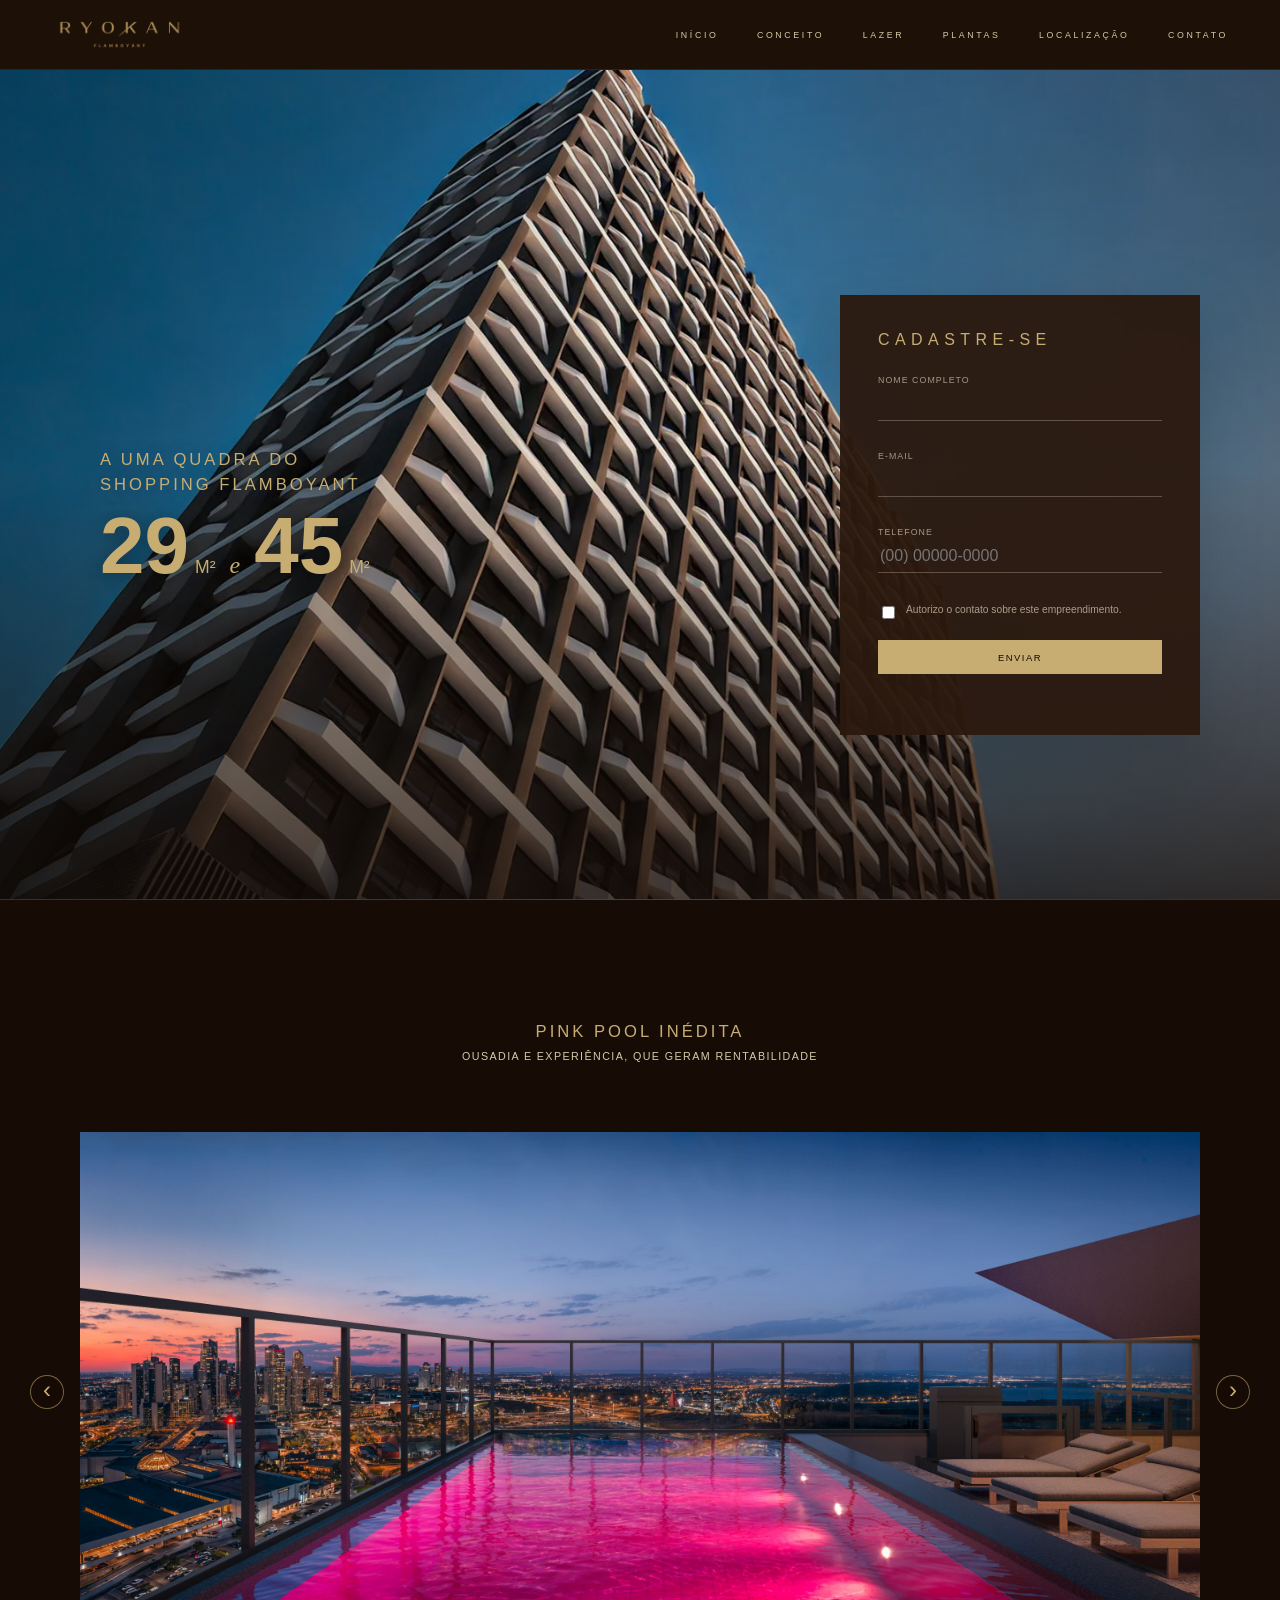
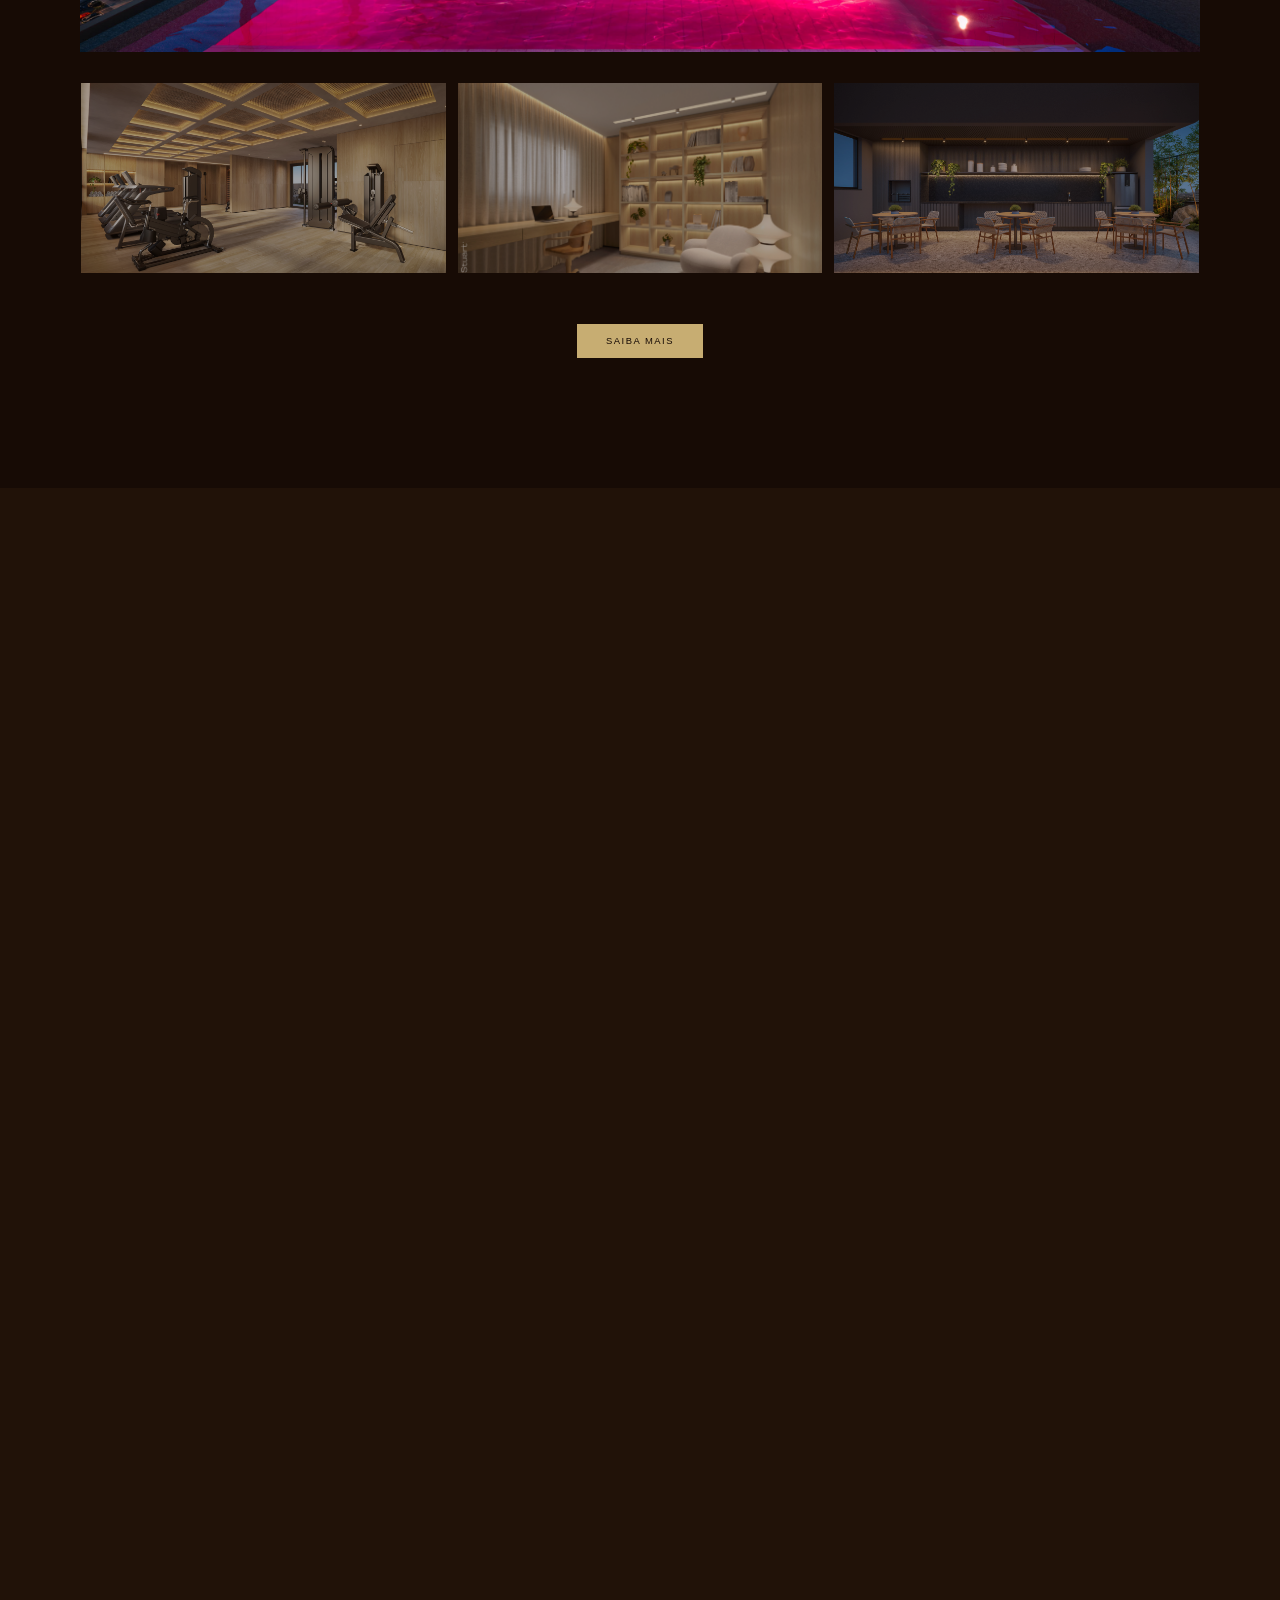
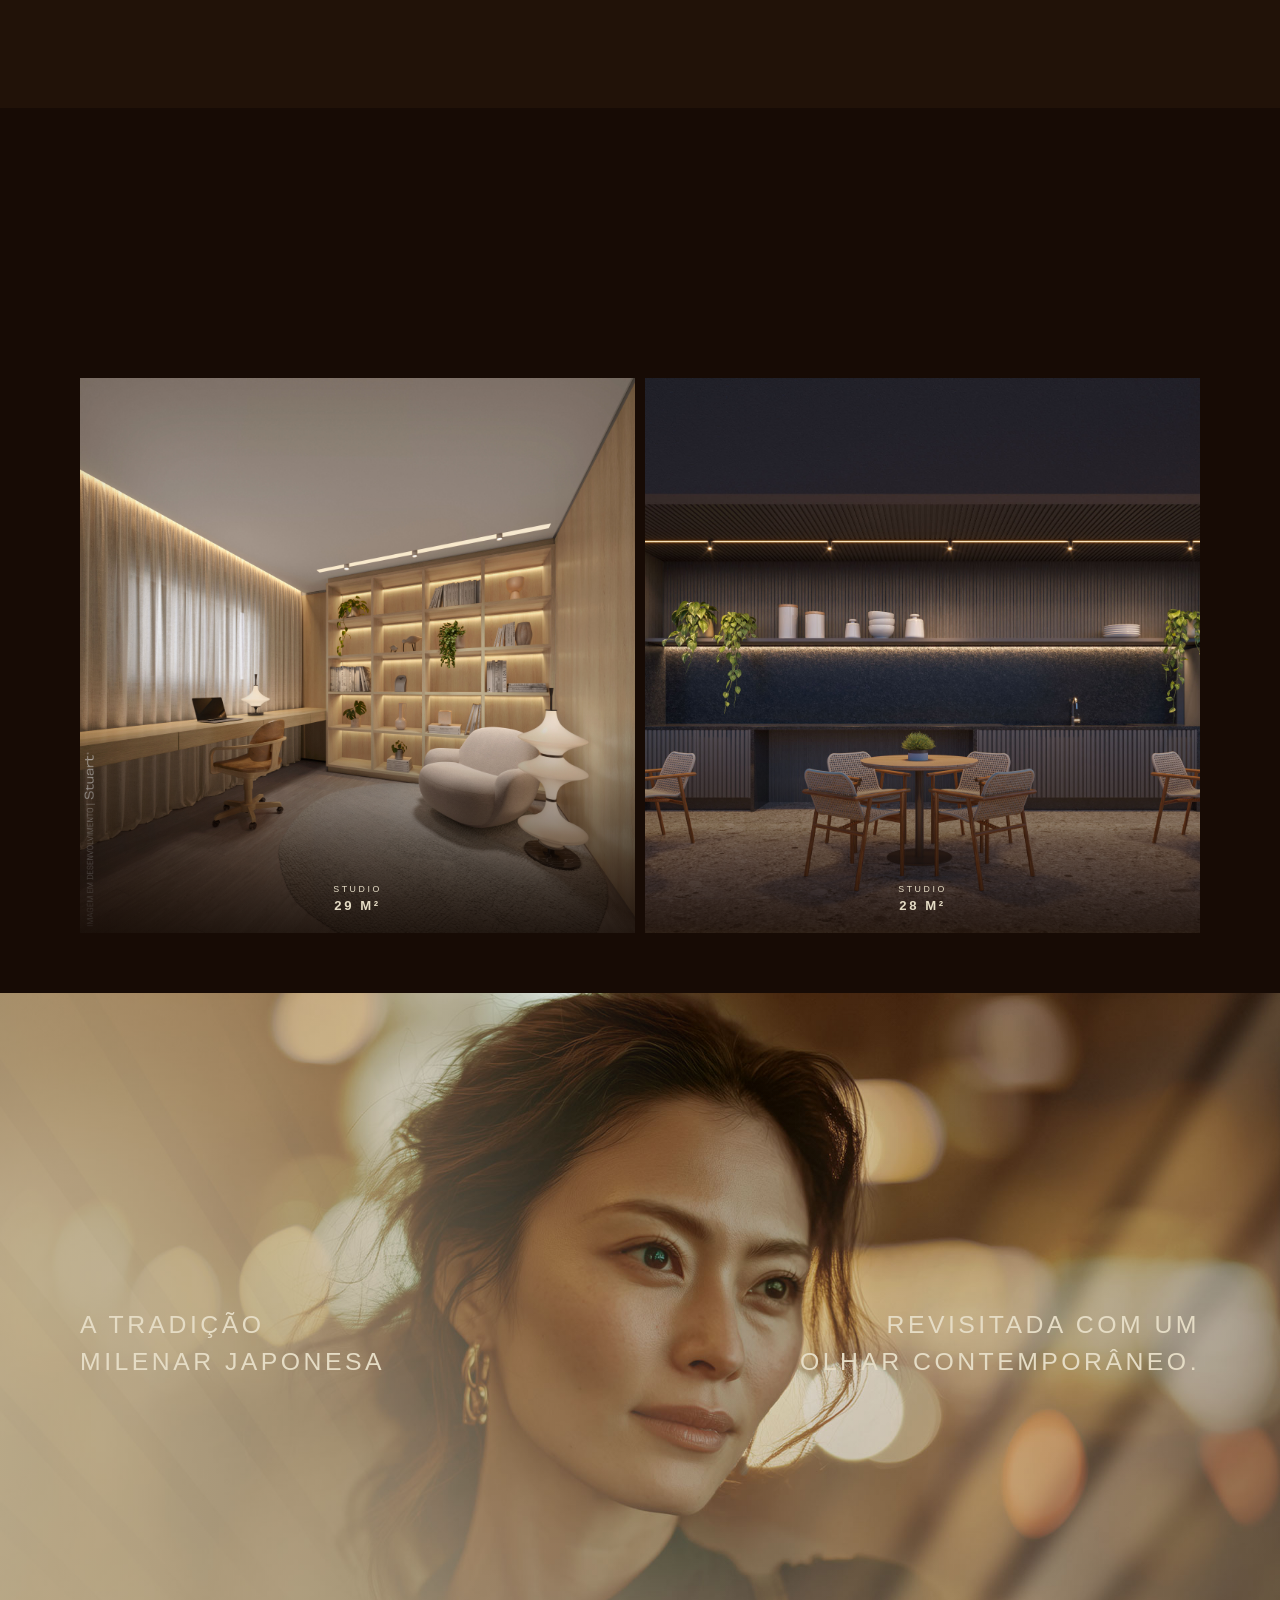
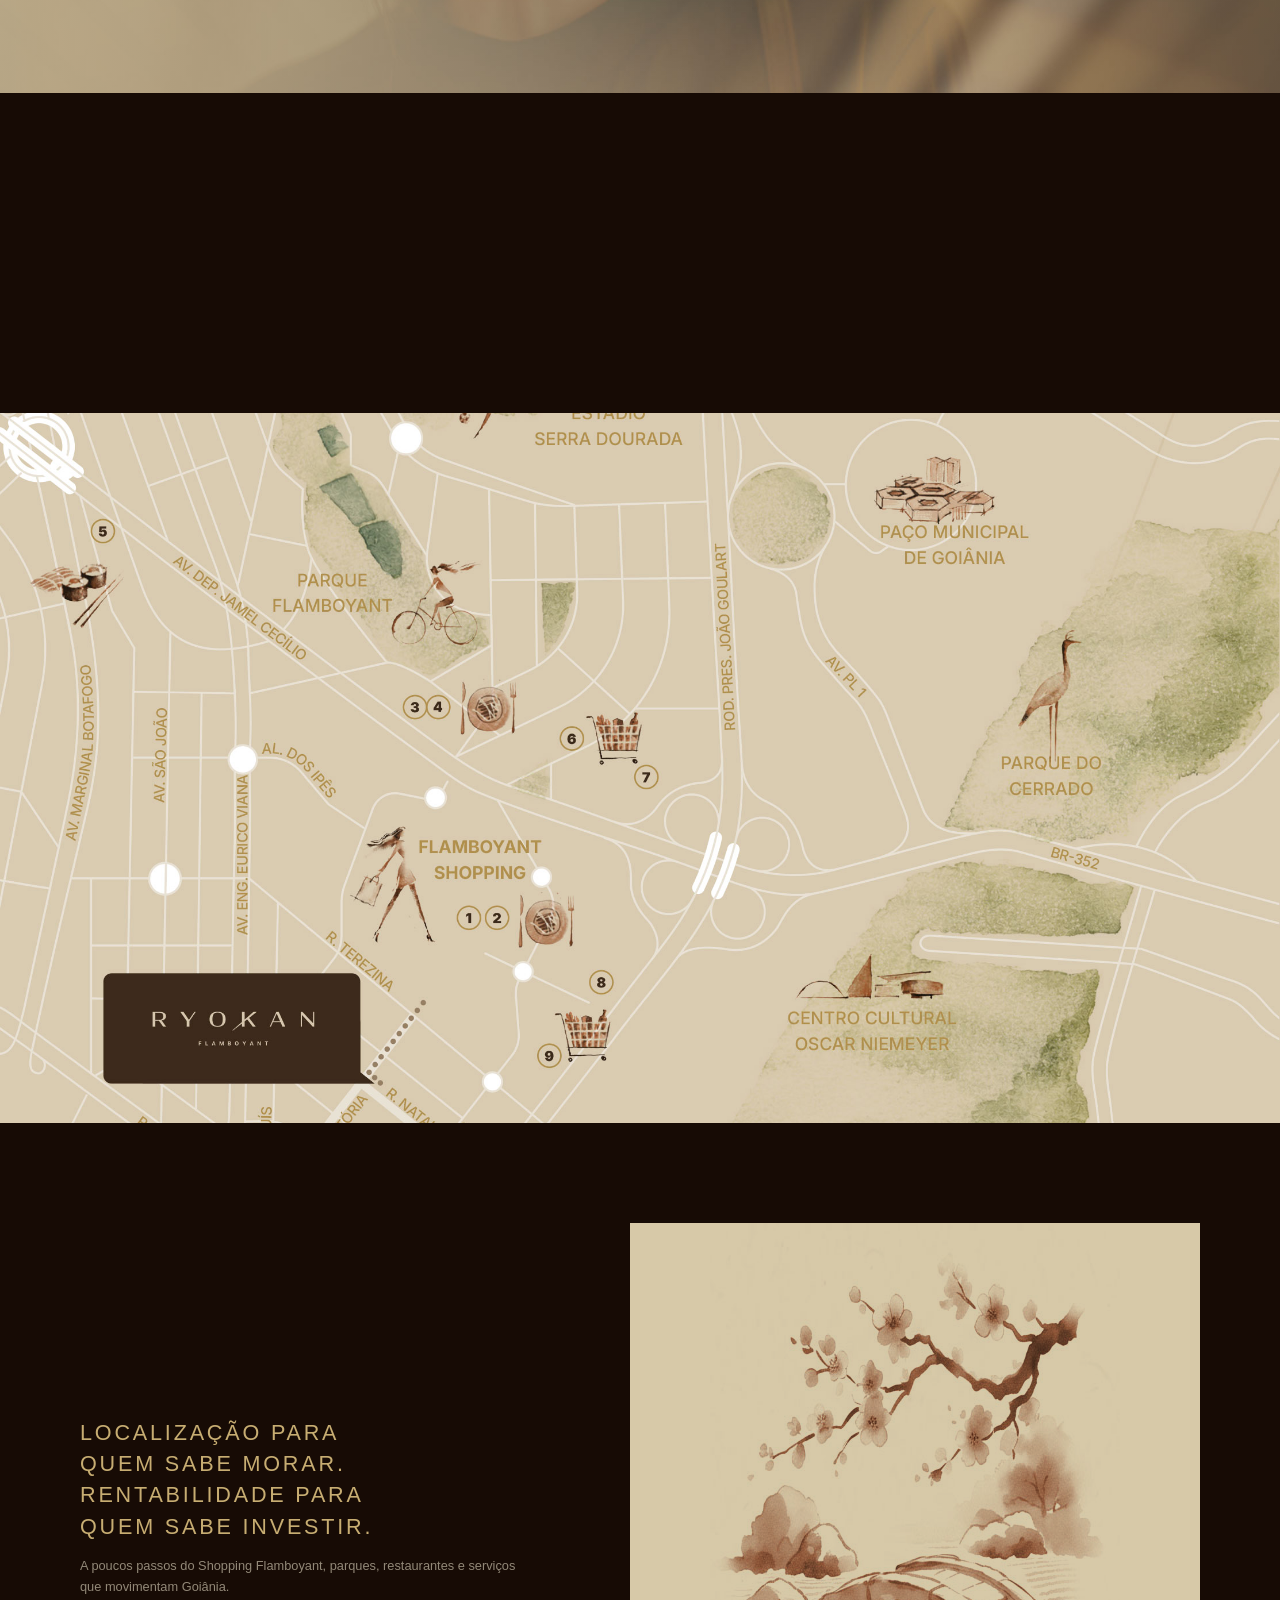
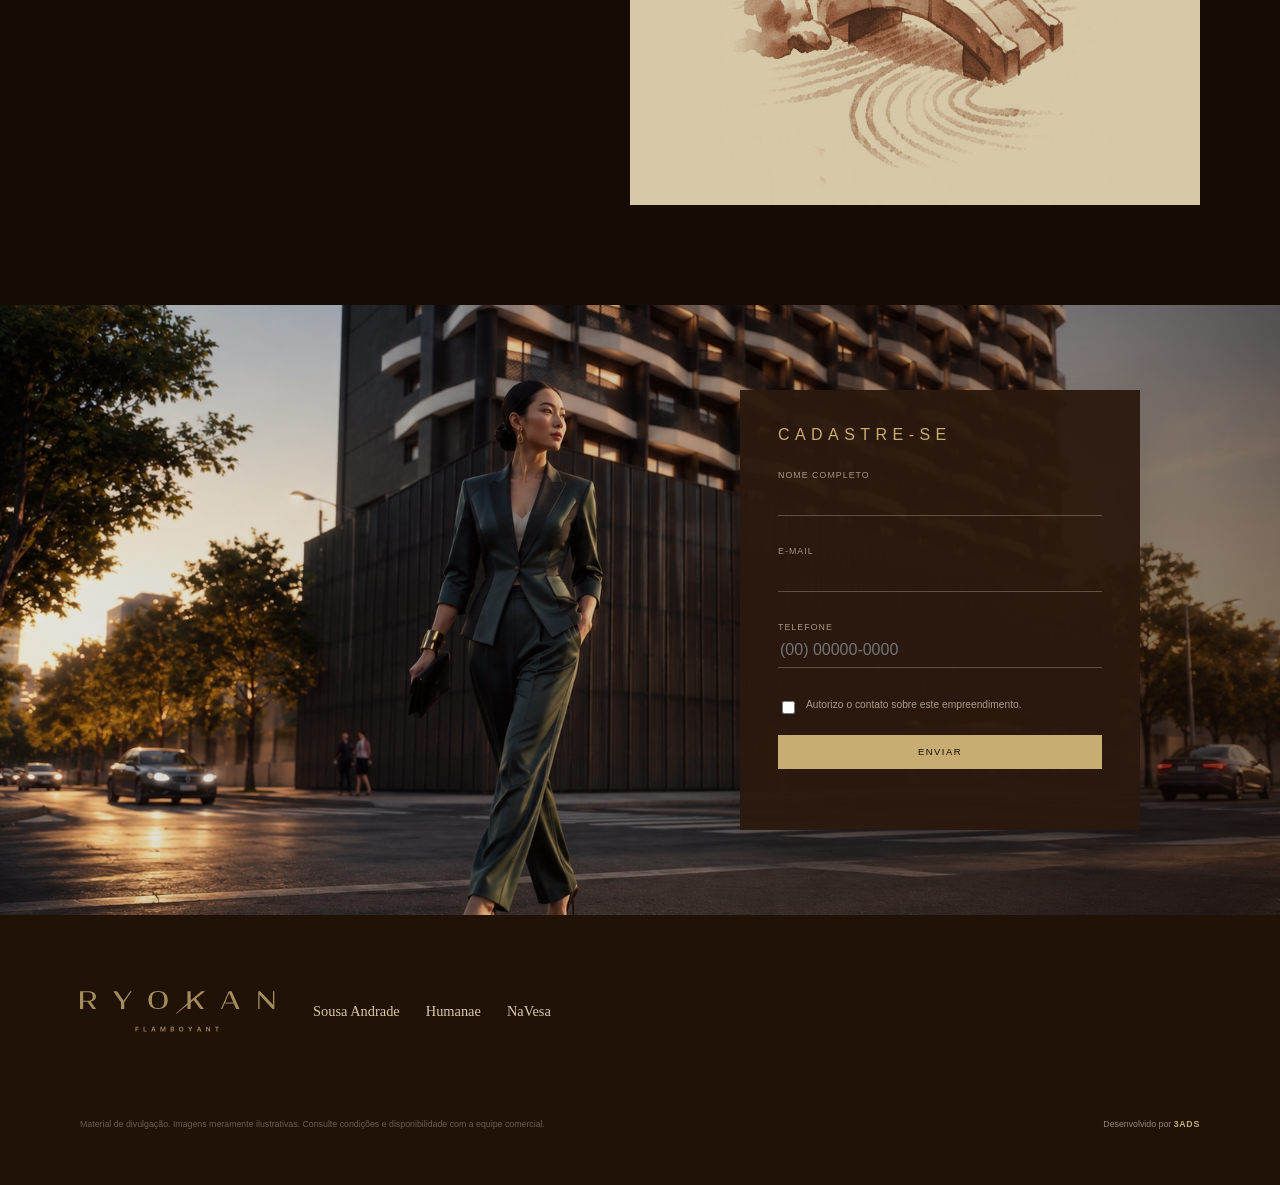
==== home/index.html @ dbb9c6e9 "feat: add footer credit and scroll reveals" ====
<!doctype html>
<html lang="pt-BR">
<head>
  <meta charset="utf-8">
  <meta name="viewport" content="width=device-width, initial-scale=1">
  <meta name="robots" content="noindex, nofollow, noarchive, nosnippet, noimageindex">
  <meta name="googlebot" content="noindex, nofollow, noarchive, nosnippet, noimageindex">
  <meta name="description" content="Ryokan Flamboyant: studios de 28 m² e 29 m² em uma localização estratégica de Goiânia, ao lado do Shopping Flamboyant.">
  <meta name="theme-color" content="#201108">
  <title>Ryokan Flamboyant | Página em desenvolvimento</title>
  <link rel="icon" href="../assets/logo.png" type="image/png">
  <link rel="preload" href="../assets/hero-building.webp" as="image" type="image/webp" fetchpriority="high">
  <link rel="stylesheet" href="styles.css?v=20261005-3">
  <script src="script.js?v=20261005-3" defer></script>
</head>
<body>
  <a class="skip-link" href="#main-content">Pular para o conteúdo</a>

  <header class="site-header" data-header>
    <a class="brand" href="#inicio" aria-label="Ryokan Flamboyant — início">
      <img src="../assets/logo.png" width="284" height="80" alt="Ryokan Flamboyant">
    </a>
    <button class="menu-toggle" type="button" aria-expanded="false" aria-controls="primary-navigation" aria-label="Abrir menu">
      <span></span><span></span><span></span>
    </button>
    <nav class="primary-navigation" id="primary-navigation" aria-label="Navegação principal">
      <a href="#inicio">Início</a>
      <a href="#conceito">Conceito</a>
      <a href="#lazer">Lazer</a>
      <a href="#plantas">Plantas</a>
      <a href="#localizacao">Localização</a>
      <a href="#contato">Contato</a>
    </nav>
  </header>

  <main id="main-content">
    <section class="hero" id="inicio">
      <div class="hero__image" role="img" aria-label="Edifício Ryokan Flamboyant visto de baixo"></div>
      <div class="hero__shade"></div>
      <div class="hero__content page-shell">
        <div class="hero__copy">
          <p class="eyebrow">A uma quadra do<br>Shopping Flamboyant</p>
          <h1><strong>29</strong><span>m²</span> <i>e</i> <strong>45</strong><span>m²</span></h1>
        </div>
        <form class="lead-form" id="hero-form" novalidate data-lead-form>
          <h2>Cadastre-se</h2>
          <div class="form-field">
            <label for="hero-name">Nome completo</label>
            <input id="hero-name" name="name" type="text" autocomplete="name" required minlength="2">
            <span class="field-error" data-error-for="hero-name"></span>
          </div>
          <div class="form-field">
            <label for="hero-email">E-mail</label>
            <input id="hero-email" name="email" type="email" autocomplete="email" required>
            <span class="field-error" data-error-for="hero-email"></span>
          </div>
          <div class="form-field">
            <label for="hero-phone">Telefone</label>
            <input id="hero-phone" name="personal_phone" type="tel" inputmode="tel" autocomplete="tel" required placeholder="(00) 00000-0000">
            <span class="field-error" data-error-for="hero-phone"></span>
          </div>
          <label class="form-consent">
            <input name="communications_consent" type="checkbox" required>
            <span>Autorizo o contato sobre este empreendimento.</span>
          </label>
          <input type="hidden" name="conversion_identifier" value="ryokan-flamboyant-site">
          <button class="button button--full" type="submit">Enviar</button>
          <p class="form-status" role="status" aria-live="polite"></p>
        </form>
      </div>
    </section>

    <section class="pool section-dark" id="conceito">
      <div class="section-heading reveal">
        <p class="eyebrow">Pink pool inédita</p>
        <h2>Ousadia e experiência, que geram rentabilidade</h2>
      </div>
      <div class="gallery page-shell reveal" data-carousel>
        <div class="gallery__stage">
          <button class="gallery__arrow gallery__arrow--previous" type="button" aria-label="Imagem anterior" data-carousel-previous>‹</button>
          <img class="gallery__main" src="../assets/pink-pool.jpg" width="3000" height="1288" alt="Piscina pink no rooftop com vista para Goiânia" data-carousel-main>
          <button class="gallery__arrow gallery__arrow--next" type="button" aria-label="Próxima imagem" data-carousel-next>›</button>
        </div>
        <div class="gallery__thumbs" role="list" aria-label="Ambientes do Ryokan">
          <button class="gallery__thumb is-active" type="button" role="listitem" data-src="../assets/pink-pool.jpg" data-alt="Piscina pink no rooftop com vista para Goiânia"><img src="../assets/pink-pool.jpg" alt=""></button>
          <button class="gallery__thumb" type="button" role="listitem" data-src="../assets/gym.jpg" data-alt="Academia completa com acabamento em madeira"><img src="../assets/gym.jpg" alt=""></button>
          <button class="gallery__thumb" type="button" role="listitem" data-src="../assets/cowork.jpg" data-alt="Ambiente de coworking iluminado"><img src="../assets/cowork.jpg" alt=""></button>
          <button class="gallery__thumb" type="button" role="listitem" data-src="../assets/gourmet.jpg" data-alt="Espaço gourmet contemporâneo"><img src="../assets/gourmet.jpg" alt=""></button>
        </div>
        <a class="button" href="#lazer">Saiba mais</a>
      </div>
    </section>

    <section class="transformation" id="lazer">
      <div class="transformation__intro section-heading reveal">
        <p class="eyebrow">A maior transformação urbana da<br>história da cidade acontece aqui.</p>
      </div>
      <img class="reveal reveal--scale" src="../assets/city-aerial.png" width="1920" height="1080" alt="Vista aérea do entorno do Shopping Flamboyant em Goiânia" loading="lazy">
      <div class="feature-strip page-shell reveal" aria-label="Diferenciais do empreendimento">
        <article><span aria-hidden="true">⌁</span><p><strong>Zero oferta e</strong><br>alta procura</p></article>
        <article><span aria-hidden="true">⌑</span><p><strong>Ticket acessível</strong><br>e liquidez</p></article>
        <article><span aria-hidden="true">↗</span><p><strong>Alta demanda, alta</strong><br>rentabilidade, perto de tudo.</p></article>
      </div>
    </section>

    <section class="units section-texture" id="plantas">
      <div class="section-heading reveal">
        <p class="eyebrow">Metragem rara. Demanda comprovada.<br>Com vocação natural ao short stay.</p>
      </div>
      <div class="unit-cards page-shell reveal">
        <button class="unit-card" type="button" data-open-unit="29" aria-label="Ver detalhes do studio de 29 metros quadrados">
          <img src="../assets/unit-29.jpg" width="3000" height="3000" alt="Interior do studio de 29 metros quadrados" loading="lazy">
          <span><small>Studio</small><strong>29 m²</strong></span>
        </button>
        <button class="unit-card" type="button" data-open-unit="28" aria-label="Ver detalhes do studio de 28 metros quadrados">
          <img src="../assets/unit-28.jpg" width="3000" height="1500" alt="Interior do studio de 28 metros quadrados" loading="lazy">
          <span><small>Studio</small><strong>28 m²</strong></span>
        </button>
      </div>
    </section>

    <section class="heritage" aria-labelledby="heritage-title">
      <img src="../assets/japanese-portrait.jpg" width="1920" height="1080" alt="Mulher japonesa em ambiente contemporâneo" loading="lazy">
      <div class="heritage__veil"></div>
      <h2 class="reveal" id="heritage-title"><span>A tradição<br>milenar japonesa</span><span>revisitada com um<br>olhar contemporâneo.</span></h2>
    </section>

    <section class="demand section-texture">
      <div class="section-heading reveal">
        <p class="eyebrow">Alta demanda por estadia e<br>valorização sem precedentes.</p>
      </div>
      <img class="location-map reveal reveal--scale" src="../assets/location-map.jpg" width="2226" height="1636" alt="Mapa ilustrado da localização do Ryokan Flamboyant" loading="lazy">
    </section>

    <section class="location section-dark" id="localizacao">
      <div class="location__inner page-shell reveal">
        <div class="location__copy">
          <h2>Localização para<br>quem sabe morar.<br>Rentabilidade para<br>quem sabe investir.</h2>
          <p>A poucos passos do Shopping Flamboyant, parques, restaurantes e serviços que movimentam Goiânia.</p>
        </div>
        <div class="location__art"><img src="../assets/location-art.jpg" width="621" height="582" alt="Ilustração japonesa de ponte e cerejeiras" loading="lazy"></div>
      </div>
    </section>

    <section class="closing" id="contato">
      <img src="../assets/street-scene.png" width="1672" height="941" alt="Fachada do Ryokan Flamboyant em cena urbana" loading="lazy">
      <div class="closing__veil"></div>
      <form class="lead-form lead-form--closing reveal reveal--right" id="closing-form" novalidate data-lead-form>
        <h2>Cadastre-se</h2>
        <div class="form-field"><label for="closing-name">Nome completo</label><input id="closing-name" name="name" type="text" autocomplete="name" required minlength="2"><span class="field-error" data-error-for="closing-name"></span></div>
        <div class="form-field"><label for="closing-email">E-mail</label><input id="closing-email" name="email" type="email" autocomplete="email" required><span class="field-error" data-error-for="closing-email"></span></div>
        <div class="form-field"><label for="closing-phone">Telefone</label><input id="closing-phone" name="personal_phone" type="tel" inputmode="tel" autocomplete="tel" required placeholder="(00) 00000-0000"><span class="field-error" data-error-for="closing-phone"></span></div>
        <label class="form-consent"><input name="communications_consent" type="checkbox" required><span>Autorizo o contato sobre este empreendimento.</span></label>
        <input type="hidden" name="conversion_identifier" value="ryokan-flamboyant-site">
        <button class="button button--full" type="submit">Enviar</button>
        <p class="form-status" role="status" aria-live="polite"></p>
      </form>
    </section>
  </main>

  <footer class="site-footer">
    <img class="site-footer__logo reveal" src="../assets/footer-ryokan-logo.svg" width="195" height="41" alt="Ryokan Flamboyant">
    <div class="site-footer__partners reveal" aria-label="Realização"><span>Sousa Andrade</span><span>Humanae</span><span>NaVesa</span></div>
    <div class="site-footer__meta reveal">
      <p>Material de divulgação. Imagens meramente ilustrativas. Consulte condições e disponibilidade com a equipe comercial.</p>
      <p class="site-footer__credit">Desenvolvido por <a href="https://3ads.com.br/" target="_blank" rel="noopener noreferrer" data-developer-credit>3ADS</a></p>
    </div>
  </footer>

  <dialog class="unit-modal" id="unit-modal" aria-labelledby="unit-modal-title">
    <button class="unit-modal__close" type="button" aria-label="Fechar detalhes" data-close-unit>×</button>
    <div class="unit-modal__content">
      <div>
        <p class="eyebrow">Studio Ryokan</p>
        <h2 id="unit-modal-title">29 m² de inteligência e conforto</h2>
        <p>Uma planta pensada para ampliar possibilidades: ambientes integrados, varanda e soluções adequadas à moradia e ao short stay.</p>
        <ul><li>Fechadura eletrônica</li><li>Previsão para ar-condicionado</li><li>Banheiro com acabamento em granito</li><li>Varanda integrada</li></ul>
        <a class="button" href="#contato" data-close-unit>Tenho interesse</a>
      </div>
      <img src="../assets/floorplan.png" width="558" height="1199" alt="Planta do studio Ryokan">
    </div>
  </dialog>
</body>
</html>
---- home/styles.css ----
:root {
  --brown-950: #170b05;
  --brown-900: #211208;
  --brown-850: #2a170c;
  --brown-700: #51351f;
  --gold: #aa8a4a;
  --gold-light: #c7ad72;
  --beige: #d7c9a8;
  --cream: #e5dcc5;
  --ink: #24160e;
  --header-height: 62px;
  --shell: min(1120px, calc(100% - 40px));
}

* { box-sizing: border-box; }
html { scroll-behavior: smooth; }
body { margin: 0; background: var(--brown-950); color: var(--beige); font-family: "Helvetica Neue", Arial, sans-serif; }
body.menu-open, body.modal-open { overflow: hidden; }
button, input { font: inherit; }
button, a { -webkit-tap-highlight-color: transparent; }
button:focus-visible, a:focus-visible, input:focus-visible { outline: 2px solid var(--gold-light); outline-offset: 4px; }
img { display: block; max-width: 100%; }
.page-shell { width: var(--shell); margin-inline: auto; }
.skip-link { position: fixed; z-index: 999; left: 1rem; top: -5rem; padding: .8rem 1rem; background: var(--cream); color: var(--ink); }
.skip-link:focus { top: 1rem; }

.site-header { position: fixed; z-index: 50; inset: 0 0 auto; height: var(--header-height); display: flex; align-items: center; justify-content: space-between; padding: 0 20px; background: rgba(31, 17, 8, .96); border-bottom: 1px solid rgba(199, 173, 114, .12); transition: box-shadow .3s ease, background .3s ease; }
.site-header.is-scrolled { background: rgba(23, 11, 5, .985); box-shadow: 0 10px 30px rgba(0,0,0,.2); }
.brand { position: relative; z-index: 2; width: 118px; }
.brand img { width: 100%; height: auto; }
.menu-toggle { position: relative; z-index: 2; width: 42px; height: 42px; padding: 10px; display: grid; gap: 5px; align-content: center; background: none; border: 0; color: var(--beige); cursor: pointer; }
.menu-toggle span { width: 100%; height: 1px; background: currentColor; transition: transform .25s ease, opacity .25s ease; }
.menu-toggle[aria-expanded="true"] span:first-child { transform: translateY(6px) rotate(45deg); }
.menu-toggle[aria-expanded="true"] span:nth-child(2) { opacity: 0; }
.menu-toggle[aria-expanded="true"] span:last-child { transform: translateY(-6px) rotate(-45deg); }
.primary-navigation { position: fixed; inset: var(--header-height) 0 0; padding: 70px 28px; display: flex; flex-direction: column; gap: 28px; background: var(--brown-950); transform: translateX(100%); transition: transform .35s ease; }
.primary-navigation.is-open { transform: translateX(0); }
.primary-navigation a { color: var(--beige); text-decoration: none; text-transform: uppercase; letter-spacing: .3em; font-size: .72rem; }

.hero { position: relative; min-height: 100vh; min-height: 100svh; padding-top: var(--header-height); overflow: hidden; }
.hero__image { position: absolute; inset: var(--header-height) 0 0; background: url("../assets/hero-building.webp") center top / cover no-repeat; }
.hero__shade { position: absolute; inset: var(--header-height) 0 0; background: linear-gradient(180deg, rgba(6,7,7,.18) 0%, rgba(18,9,4,.22) 35%, rgba(18,9,4,.88) 100%); }
.hero__content { position: relative; z-index: 1; display: grid; align-content: end; gap: 30px; min-height: calc(100vh - var(--header-height)); min-height: calc(100svh - var(--header-height)); padding-block: 120px 56px; }
.hero__copy { text-transform: uppercase; text-shadow: 0 2px 18px rgba(0,0,0,.35); }
.eyebrow { margin: 0; color: var(--gold-light); text-transform: uppercase; letter-spacing: .18em; line-height: 1.5; font-size: clamp(.8rem, 1.3vw, 1.18rem); }
.hero__copy h1 { margin: 12px 0 0; display: flex; align-items: baseline; gap: 6px; color: var(--gold-light); font-weight: 300; }
.hero__copy h1 strong { font-size: clamp(2.5rem, 8vw, 5rem); line-height: .9; }
.hero__copy h1 span { font-size: 1.1rem; }
.hero__copy h1 i { margin-inline: 8px; font-family: Georgia, serif; font-weight: 400; text-transform: lowercase; }

.lead-form { width: 100%; max-width: 400px; margin-left: auto; padding: 30px 28px; background: rgba(43, 25, 14, .95); box-shadow: 0 20px 60px rgba(0,0,0,.18); }
.lead-form h2 { margin: 0 0 26px; color: var(--gold-light); text-transform: uppercase; letter-spacing: .34em; font-weight: 400; font-size: 1rem; }
.form-field { margin-bottom: 15px; }
.form-field label { display: block; margin-bottom: 2px; color: rgba(229,220,197,.65); text-transform: uppercase; letter-spacing: .12em; font-size: .55rem; }
.form-field input { width: 100%; height: 34px; color: var(--cream); background: transparent; border: 0; border-bottom: 1px solid rgba(229,220,197,.28); border-radius: 0; outline: 0; }
.form-field input:focus { border-color: var(--gold-light); }
.form-field input.is-invalid { border-color: #d29680; }
.field-error { min-height: 12px; display: block; margin-top: 3px; color: #e9b49f; font-size: .6rem; }
.form-consent { display: flex; gap: 8px; align-items: start; margin: 8px 0 18px; color: rgba(229,220,197,.68); font-size: .64rem; line-height: 1.4; }
.form-consent input { accent-color: var(--gold); }
.button { display: inline-flex; justify-content: center; align-items: center; min-height: 34px; padding: 0 28px; border: 1px solid var(--gold-light); background: var(--gold-light); color: var(--brown-950); text-decoration: none; text-transform: uppercase; letter-spacing: .16em; font-size: .59rem; cursor: pointer; transition: background .25s ease, color .25s ease, transform .25s ease; }
.button:hover { background: transparent; color: var(--gold-light); transform: translateY(-2px); }
.button--full { width: 100%; }
.form-status { min-height: 15px; margin: 10px 0 0; color: var(--cream); text-align: center; font-size: .66rem; }

.section-dark { background: var(--brown-950); }
.section-heading { padding-inline: 20px; text-align: center; }
.section-heading h2 { margin: 5px 0 0; color: var(--beige); text-transform: uppercase; letter-spacing: .13em; font-weight: 400; font-size: .67rem; }
.pool { min-height: 1040px; padding: 112px 0 130px; }
.gallery { margin-top: 70px; text-align: center; }
.gallery__stage { position: relative; overflow: visible; }
.gallery__main { width: 100%; height: clamp(260px, 52vw, 600px); object-fit: cover; transition: opacity .28s ease; }
.gallery__arrow { position: absolute; z-index: 2; top: 50%; width: 34px; height: 34px; border: 1px solid rgba(199,173,114,.55); border-radius: 50%; display: grid; place-items: center; padding: 0 0 3px; background: rgba(23,11,5,.55); color: var(--gold-light); font-size: 1.5rem; cursor: pointer; transform: translateY(-50%); }
.gallery__arrow--previous { left: -14px; }
.gallery__arrow--next { right: -14px; }
.gallery__thumbs { display: grid; grid-template-columns: repeat(3, 1fr); gap: 10px; margin: 30px 0 50px; }
.gallery__thumb { min-width: 0; padding: 0; overflow: hidden; background: transparent; border: 1px solid transparent; opacity: .66; cursor: pointer; }
.gallery__thumb:first-child { display: none; }
.gallery__thumb.is-active { border-color: var(--gold-light); opacity: 1; }
.gallery__thumb img { width: 100%; height: 130px; object-fit: cover; }

.transformation { background: var(--brown-900); }
.transformation__intro { min-height: 260px; display: grid; place-items: center; }
.transformation > img { width: 100%; height: clamp(430px, 62vw, 800px); object-fit: cover; }
.feature-strip { min-height: 160px; display: grid; grid-template-columns: 1fr; gap: 26px; align-content: center; padding-block: 42px; }
.feature-strip article { display: flex; gap: 15px; justify-content: center; align-items: center; }
.feature-strip span { color: var(--gold-light); font: 2rem/1 Georgia, serif; }
.feature-strip p { margin: 0; color: var(--beige); text-transform: uppercase; letter-spacing: .08em; font-size: .62rem; line-height: 1.45; }

.section-texture { background: var(--brown-850) url("../assets/gold-rays.jpg") center/cover fixed; }
.units { padding: 150px 0 60px; }
.unit-cards { margin-top: 70px; display: grid; grid-template-columns: 1fr; gap: 10px; }
.unit-card { position: relative; min-height: 350px; padding: 0; overflow: hidden; border: 0; background: var(--brown-900); cursor: pointer; }
.unit-card::after { content: ""; position: absolute; inset: 0; background: linear-gradient(180deg, transparent 60%, rgba(17,8,3,.83)); }
.unit-card img { width: 100%; height: 100%; object-fit: cover; transition: transform .6s ease; }
.unit-card:hover img { transform: scale(1.035); }
.unit-card > span { position: absolute; z-index: 2; left: 0; right: 0; bottom: 20px; display: flex; flex-direction: column; color: var(--cream); text-transform: uppercase; letter-spacing: .16em; }
.unit-card small { font-size: .55rem; }
.unit-card strong { margin-top: 4px; font-size: .82rem; }

.heritage { position: relative; min-height: 680px; overflow: hidden; }
.heritage > img { position: absolute; inset: 0; width: 100%; height: 100%; object-fit: cover; object-position: center; }
.heritage__veil { position: absolute; inset: 0; background: linear-gradient(90deg, rgba(212,196,158,.6), transparent 55%, rgba(42,23,12,.25)); }
.heritage h2 { position: relative; z-index: 1; min-height: 680px; width: var(--shell); margin: auto; display: flex; flex-direction: column; justify-content: center; gap: 300px; color: var(--cream); text-transform: uppercase; letter-spacing: .14em; font-weight: 400; font-size: clamp(.9rem, 2.2vw, 1.55rem); line-height: 1.5; }
.heritage h2 span:last-child { text-align: right; }

.demand { padding-top: 130px; }
.demand .section-heading { min-height: 190px; }
.location-map { width: 100%; height: clamp(470px, 60vw, 710px); object-fit: cover; object-position: center; }
.location { min-height: 630px; padding-block: 100px; }
.location__inner { display: grid; grid-template-columns: 1fr; gap: 55px; align-items: center; }
.location__copy h2 { margin: 0; color: var(--gold-light); text-transform: uppercase; letter-spacing: .13em; font-weight: 400; font-size: clamp(1rem, 2.2vw, 1.35rem); line-height: 1.45; }
.location__copy p { max-width: 440px; color: rgba(229,220,197,.6); font-size: .8rem; line-height: 1.7; }
.location__art { min-height: 360px; display: grid; place-items: center; overflow: hidden; background: var(--beige); }
.location__art img { width: 72%; mix-blend-mode: multiply; }

.closing { position: relative; min-height: 750px; display: grid; align-items: center; padding: 70px 20px; }
.closing > img { position: absolute; inset: 0; width: 100%; height: 100%; object-fit: cover; }
.closing__veil { position: absolute; inset: 0; background: linear-gradient(90deg, rgba(22,11,5,.1), rgba(22,11,5,.18) 45%, rgba(22,11,5,.55)); }
.lead-form--closing { position: relative; z-index: 1; margin-inline: auto; }
.site-footer { min-height: 270px; padding: 52px 20px 30px; display: grid; gap: 38px; align-items: center; background: var(--brown-900); }
.site-footer__logo { width: min(195px, 58vw); height: auto; }
.site-footer__partners { display: flex; flex-wrap: wrap; gap: 26px; color: var(--beige); align-items: center; font-family: Georgia, serif; font-size: .9rem; }
.site-footer__meta { display: flex; flex-wrap: wrap; justify-content: space-between; gap: 18px 36px; }
.site-footer p { margin: 0; max-width: 620px; color: rgba(229,220,197,.38); font-size: .55rem; line-height: 1.6; }
.site-footer .site-footer__credit { color: rgba(229,220,197,.58); white-space: nowrap; }
.site-footer__credit a { color: var(--gold-light); font-weight: 600; letter-spacing: .08em; text-decoration: none; transition: color .25s ease; }
.site-footer__credit a:hover { color: var(--cream); }

.unit-modal { width: min(1240px, calc(100% - 28px)); max-width: none; max-height: calc(100vh - 28px); padding: 0; border: 1px solid rgba(170,138,74,.45); background: var(--cream); color: var(--ink); box-shadow: 0 30px 80px rgba(0,0,0,.45); }
.unit-modal::backdrop { background: rgba(16,8,3,.82); backdrop-filter: blur(4px); }
.unit-modal__close { position: absolute; z-index: 2; right: 20px; top: 18px; width: 44px; height: 44px; border: 0; background: transparent; color: var(--ink); font-size: 2rem; cursor: pointer; }
.unit-modal__content { display: grid; grid-template-columns: 1fr; gap: 38px; align-items: center; min-height: min(820px, calc(100vh - 30px)); padding: 72px 34px 42px; }
.unit-modal h2 { margin: 10px 0 20px; font: 400 clamp(1.8rem, 4vw, 3.2rem)/1.05 Georgia, serif; }
.unit-modal p, .unit-modal li { line-height: 1.65; }
.unit-modal ul { padding-left: 18px; margin-bottom: 28px; }
.unit-modal__content > img { max-height: min(640px, 65vh); margin: auto; }

.reveal { opacity: 1; transform: none; }
.reveal-enabled .reveal { opacity: 0; transform: translateY(34px); transition: opacity .85s ease, transform .85s cubic-bezier(.22, 1, .36, 1); }
.reveal-enabled .reveal--right { transform: translateY(34px); }
.reveal-enabled .reveal--scale { transform: translateY(24px) scale(.975); }
.reveal-enabled .reveal.is-visible { opacity: 1; transform: none; }

@media (min-width: 700px) {
  :root { --header-height: 70px; --shell: min(1120px, calc(100% - 80px)); }
  .site-header { padding-inline: 40px; }
  .hero__content { grid-template-columns: 1fr 370px; align-items: center; align-content: center; padding-block: 90px 30px; }
  .hero__image { background-size: cover; background-position: 34% center; background-color: #14303a; }
  .hero__shade { background: linear-gradient(90deg, rgba(13,12,9,.34), rgba(13,12,9,.04) 55%, rgba(20,10,5,.35)), linear-gradient(0deg, rgba(19,10,5,.75), transparent 52%); }
  .lead-form { padding: 36px 38px; }
  .feature-strip { grid-template-columns: repeat(3, 1fr); }
  .unit-cards { grid-template-columns: repeat(2, 1fr); }
  .heritage h2 { flex-direction: row; justify-content: space-between; align-items: center; gap: 0; }
  .location__inner { grid-template-columns: 1fr 1.15fr; }
  .closing { min-height: 590px; }
  .lead-form--closing { margin-right: calc((100vw - min(1120px, calc(100vw - 80px))) / 2 + 40px); }
  .site-footer { grid-template-columns: auto 1fr; padding-inline: max(40px, calc((100% - 1120px) / 2)); }
  .site-footer__meta { grid-column: 1 / -1; }
  .reveal-enabled .reveal--right { transform: translateX(42px); }
  .unit-modal__content { grid-template-columns: 1.1fr .9fr; gap: clamp(50px, 7vw, 110px); padding: 82px clamp(60px, 7vw, 100px) 68px; }
  .unit-modal__content > img { max-height: min(720px, 74vh); }
}

@media (min-width: 960px) {
  .site-header { padding-inline: max(52px, calc((100% - 1180px) / 2)); }
  .brand { width: 135px; }
  .menu-toggle { display: none; }
  .primary-navigation { position: static; inset: auto; padding: 0; flex-direction: row; gap: clamp(18px, 3vw, 42px); background: transparent; transform: none; }
  .primary-navigation a { font-size: .55rem; transition: color .25s ease; }
  .primary-navigation a:hover { color: var(--gold-light); }
  .hero__content { grid-template-columns: 1fr 360px; }
  .hero__image { background-size: cover; background-position: 34% center; }
  .hero__copy { padding-left: 20px; }
  .pool { min-height: 1070px; padding-top: 120px; }
  .gallery { margin-top: 70px; }
  .gallery__main { height: 520px; }
  .gallery__thumb img { height: 190px; }
  .gallery__arrow--previous { left: -28px; }
  .gallery__arrow--next { right: -28px; }
  .transformation__intro { min-height: 300px; }
  .transformation > img { height: 730px; }
  .feature-strip { min-height: 190px; }
  .unit-card { min-height: 460px; }
  .heritage, .heritage h2 { min-height: 700px; }
  .location { min-height: 650px; }
  .closing { min-height: 610px; }
}

@media (min-width: 1200px) {
  .gallery__arrow--previous { left: -50px; }
  .gallery__arrow--next { right: -50px; }
}

@media (prefers-reduced-motion: reduce) {
  html { scroll-behavior: auto; }
  *, *::before, *::after { animation-duration: .01ms !important; transition-duration: .01ms !important; }
  .reveal-enabled .reveal { opacity: 1; transform: none; }
}
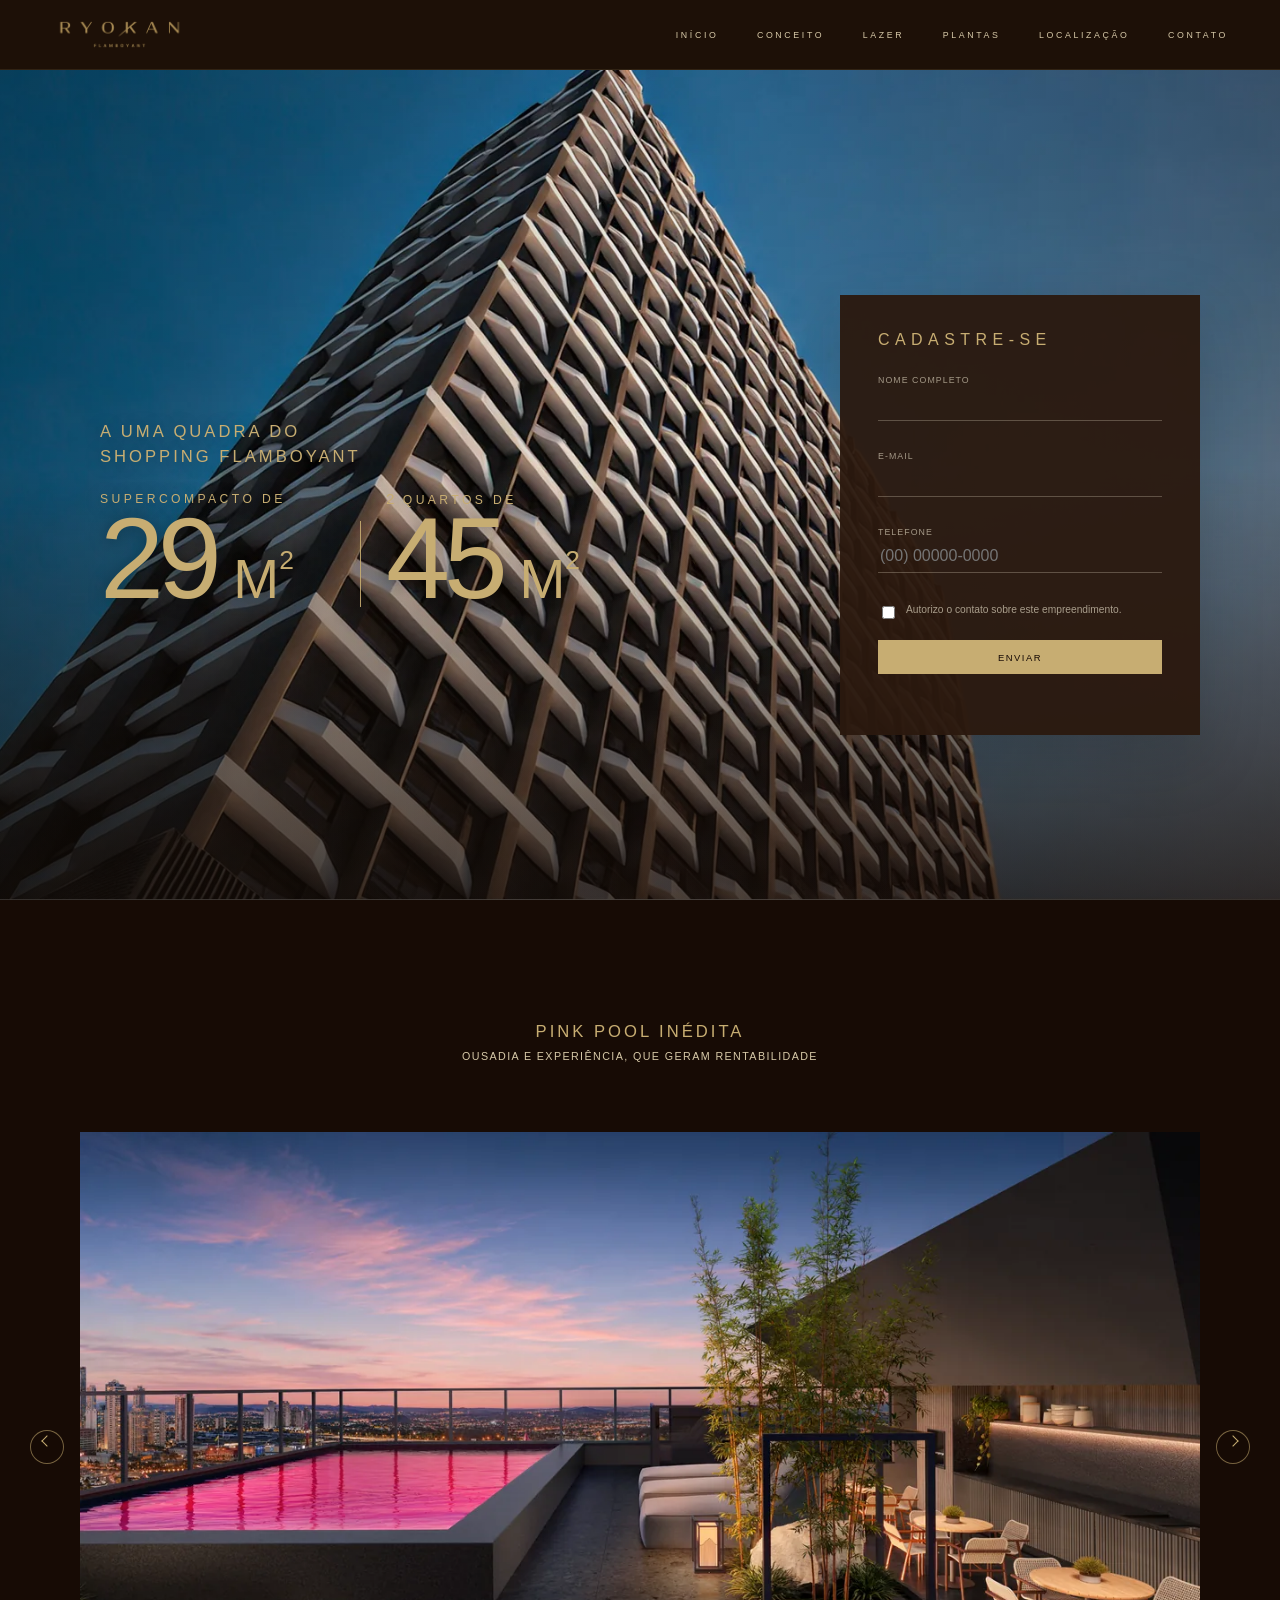
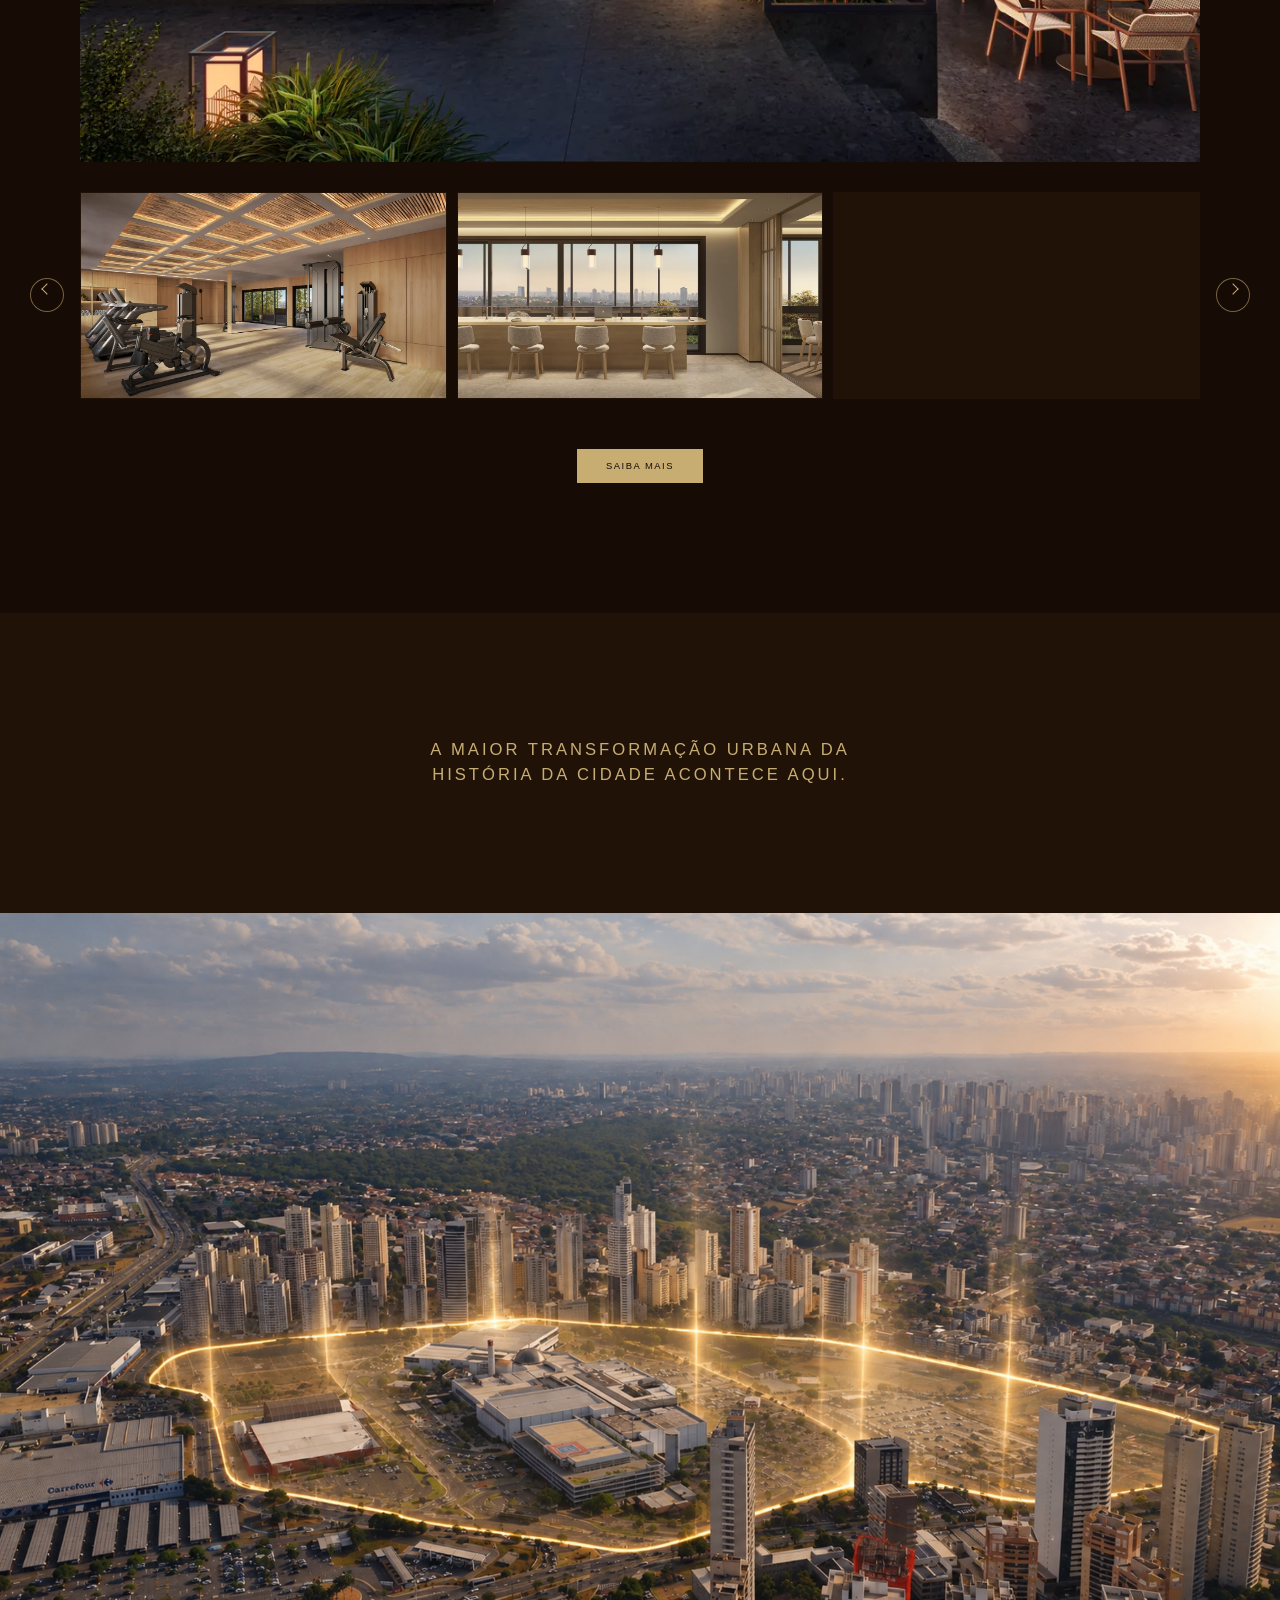
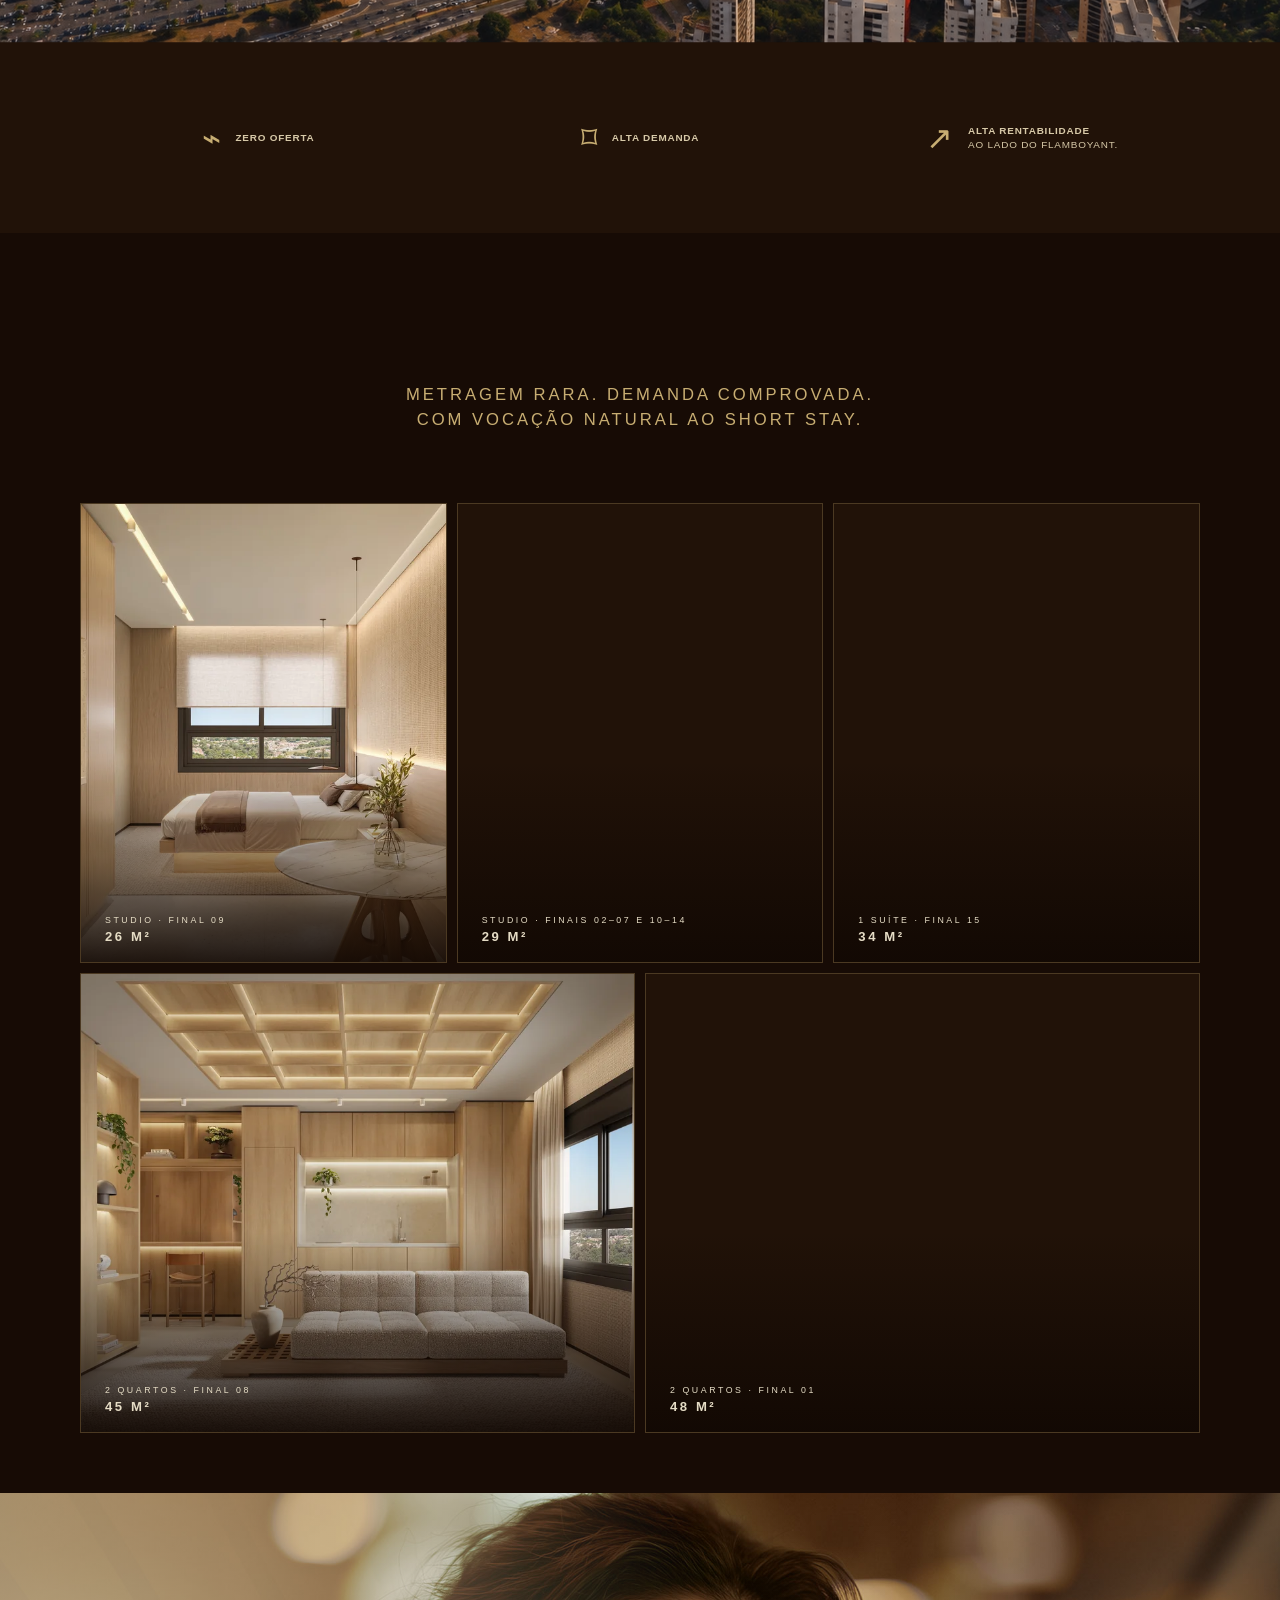
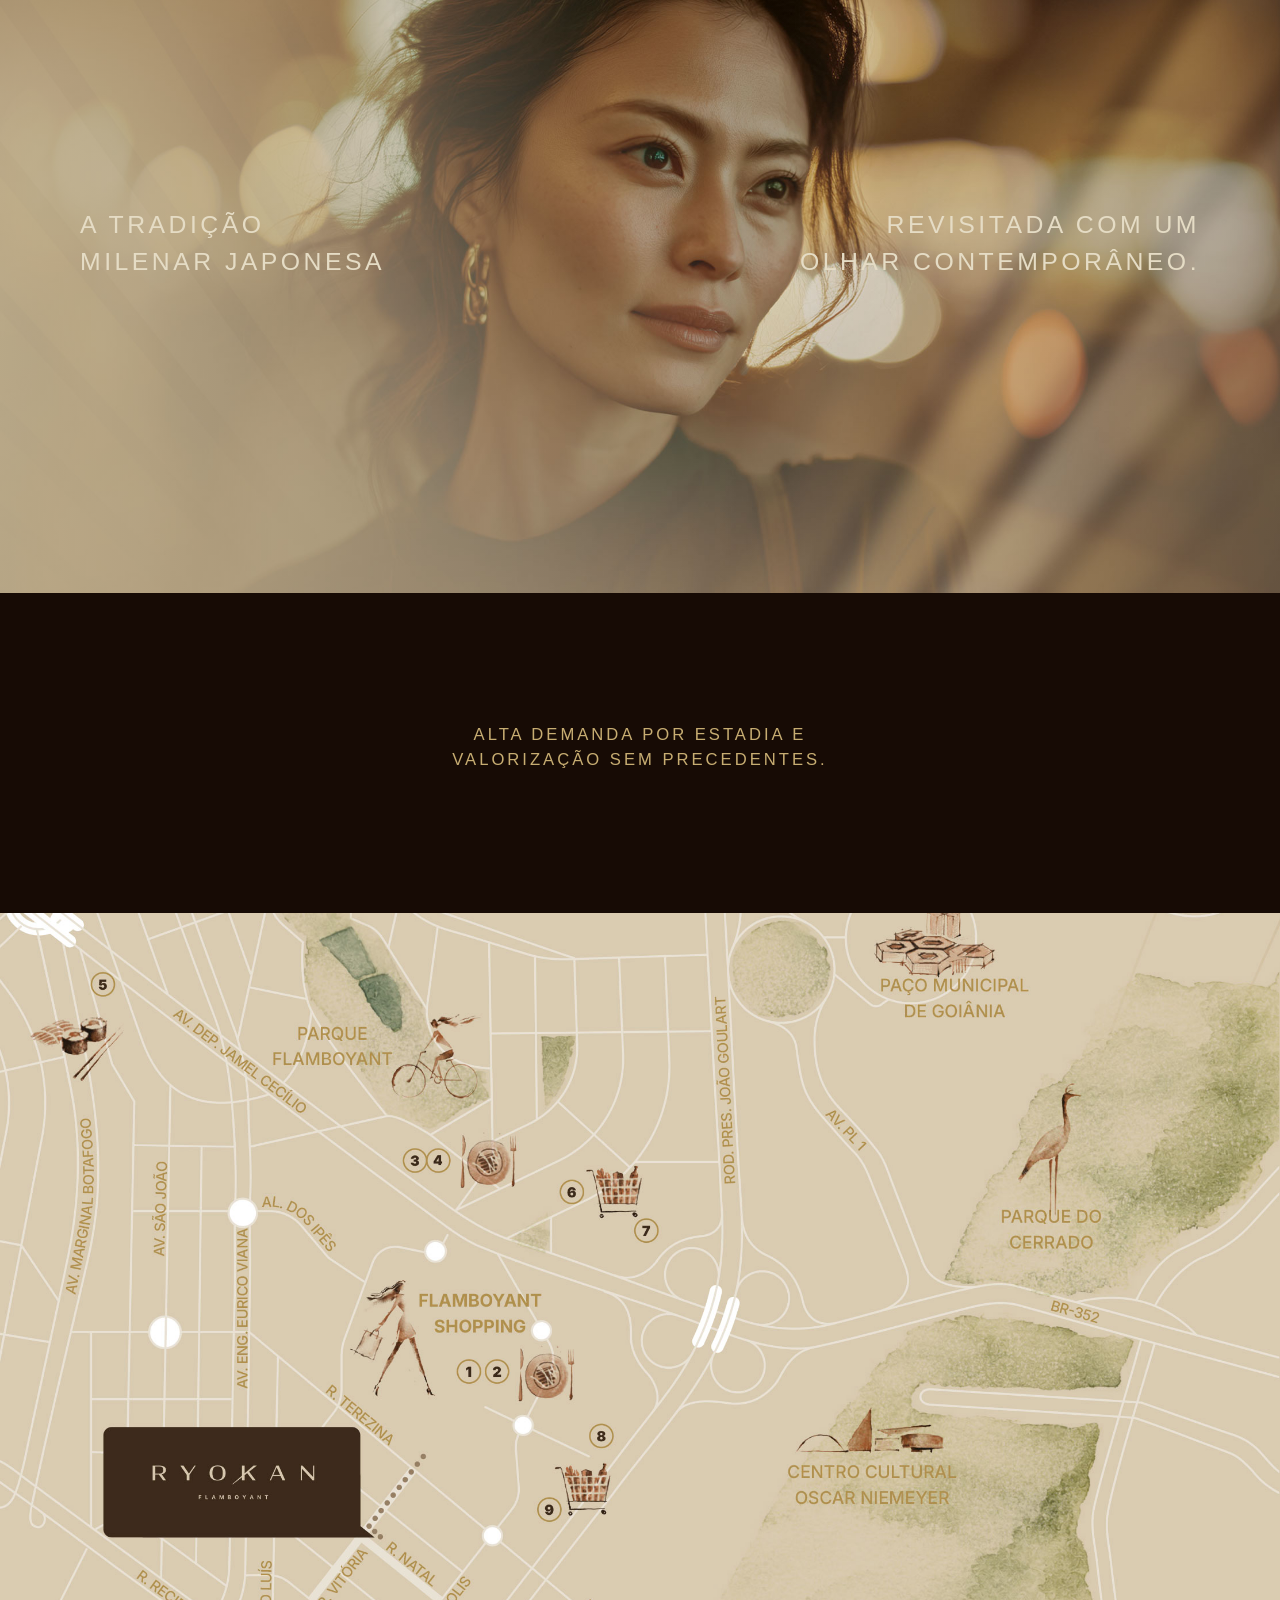
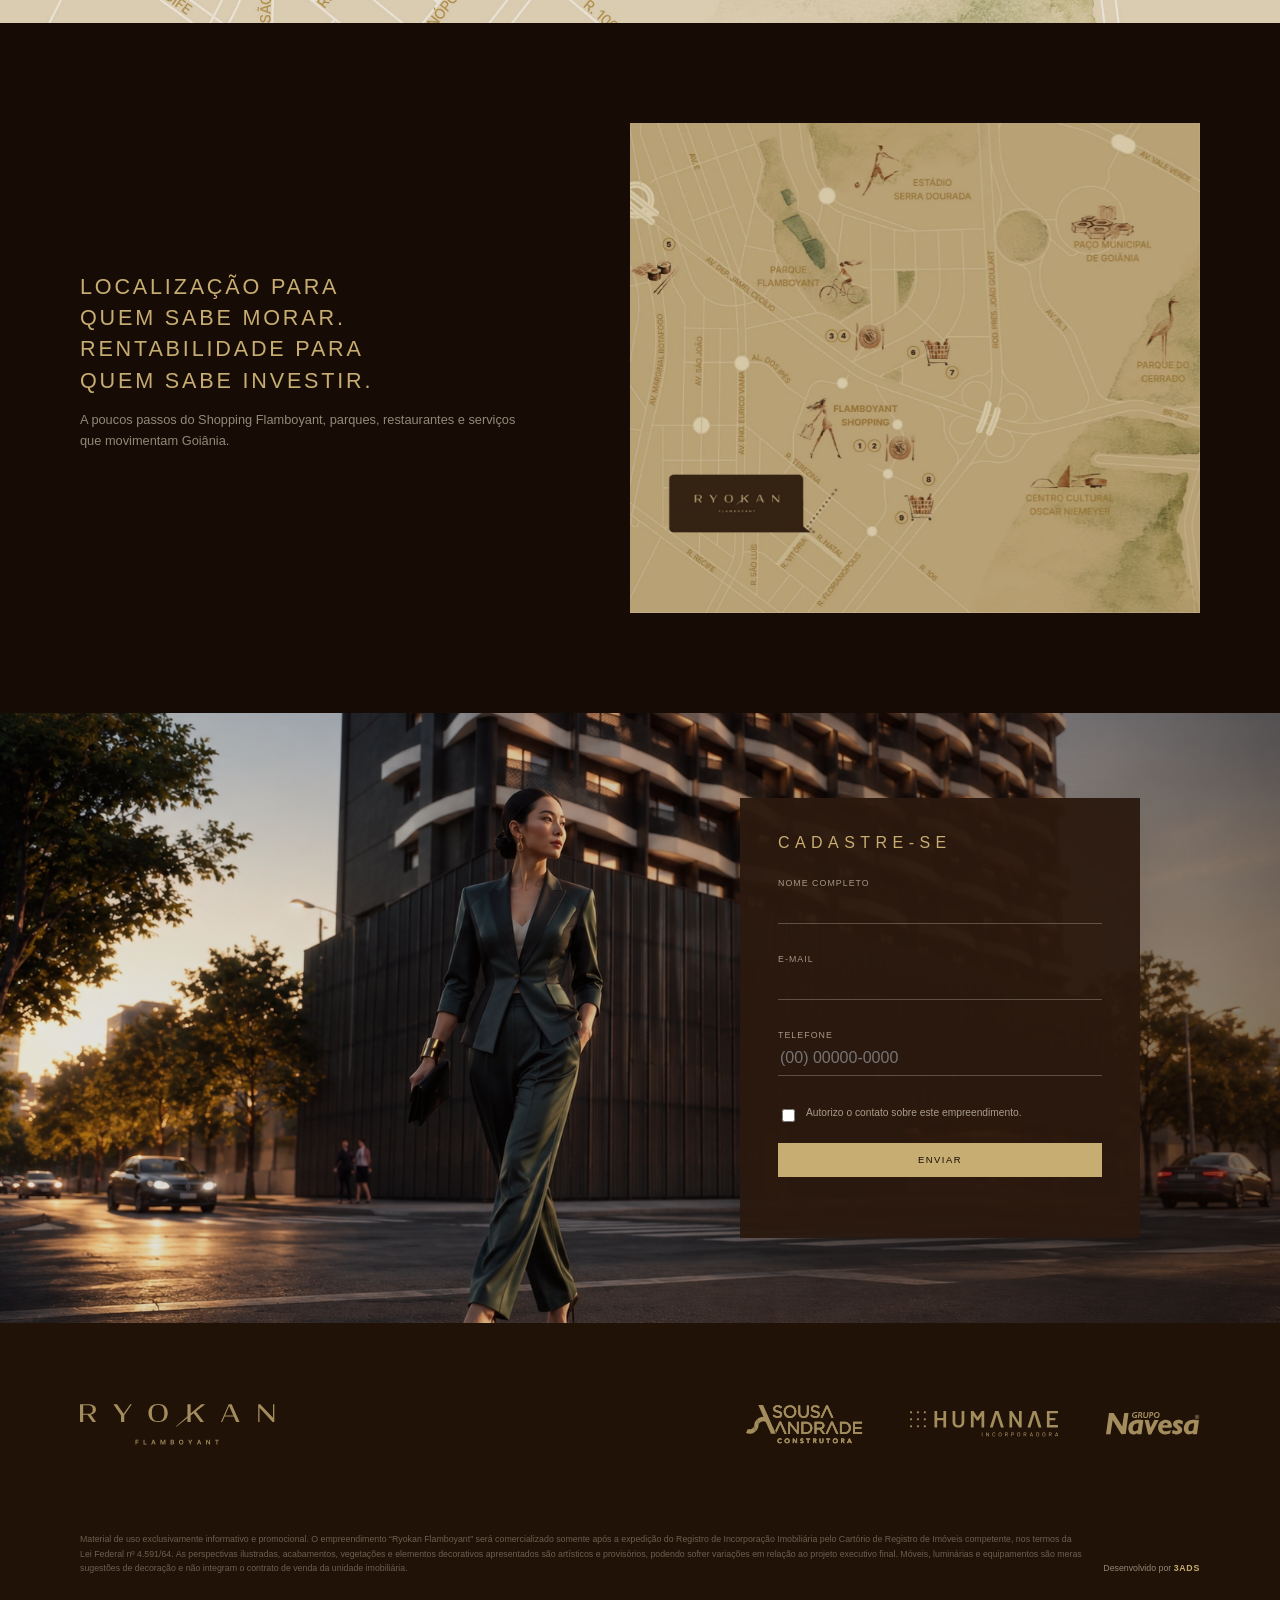
==== commit b7acecf1: "feat: aprimora galerias, plantas e navegação da landing page" ====
--- a/home/index.html
+++ b/home/index.html
@@ -5,13 +5,13 @@
   <meta name="viewport" content="width=device-width, initial-scale=1">
   <meta name="robots" content="noindex, nofollow, noarchive, nosnippet, noimageindex">
   <meta name="googlebot" content="noindex, nofollow, noarchive, nosnippet, noimageindex">
-  <meta name="description" content="Ryokan Flamboyant: studios de 28 m² e 29 m² em uma localização estratégica de Goiânia, ao lado do Shopping Flamboyant.">
+  <meta name="description" content="Ryokan Flamboyant: unidades de 26 m² a 48 m² em uma localização estratégica de Goiânia, ao lado do Shopping Flamboyant.">
   <meta name="theme-color" content="#201108">
   <title>Ryokan Flamboyant | Página em desenvolvimento</title>
   <link rel="icon" href="../assets/logo.png" type="image/png">
   <link rel="preload" href="../assets/hero-building.webp" as="image" type="image/webp" fetchpriority="high">
-  <link rel="stylesheet" href="styles.css?v=20261005-3">
-  <script src="script.js?v=20261005-3" defer></script>
+  <link rel="stylesheet" href="styles.css?v=20261007-11">
+  <script src="script.js?v=20261007-5" defer></script>
 </head>
 <body>
   <a class="skip-link" href="#main-content">Pular para o conteúdo</a>
@@ -40,7 +40,17 @@
       <div class="hero__content page-shell">
         <div class="hero__copy">
           <p class="eyebrow">A uma quadra do<br>Shopping Flamboyant</p>
-          <h1><strong>29</strong><span>m²</span> <i>e</i> <strong>45</strong><span>m²</span></h1>
+          <h1 class="hero__measurements" aria-label="Supercompacto de 29 metros quadrados e 2 quartos de 45 metros quadrados">
+            <span class="hero__measurement">
+              <span class="hero__measurement-label">Supercompacto de</span>
+              <span class="hero__measurement-value"><strong>29</strong><span class="hero__measurement-unit">M<sup>2</sup></span></span>
+            </span>
+            <span class="hero__measurement-divider" aria-hidden="true"></span>
+            <span class="hero__measurement">
+              <span class="hero__measurement-label"><b>2</b> quartos de</span>
+              <span class="hero__measurement-value"><strong>45</strong><span class="hero__measurement-unit">M<sup>2</sup></span></span>
+            </span>
+          </h1>
         </div>
         <form class="lead-form" id="hero-form" novalidate data-lead-form>
           <h2>Cadastre-se</h2>
@@ -75,17 +85,63 @@
         <p class="eyebrow">Pink pool inédita</p>
         <h2>Ousadia e experiência, que geram rentabilidade</h2>
       </div>
-      <div class="gallery page-shell reveal" data-carousel>
-        <div class="gallery__stage">
-          <button class="gallery__arrow gallery__arrow--previous" type="button" aria-label="Imagem anterior" data-carousel-previous>‹</button>
-          <img class="gallery__main" src="../assets/pink-pool.jpg" width="3000" height="1288" alt="Piscina pink no rooftop com vista para Goiânia" data-carousel-main>
-          <button class="gallery__arrow gallery__arrow--next" type="button" aria-label="Próxima imagem" data-carousel-next>›</button>
-        </div>
-        <div class="gallery__thumbs" role="list" aria-label="Ambientes do Ryokan">
-          <button class="gallery__thumb is-active" type="button" role="listitem" data-src="../assets/pink-pool.jpg" data-alt="Piscina pink no rooftop com vista para Goiânia"><img src="../assets/pink-pool.jpg" alt=""></button>
-          <button class="gallery__thumb" type="button" role="listitem" data-src="../assets/gym.jpg" data-alt="Academia completa com acabamento em madeira"><img src="../assets/gym.jpg" alt=""></button>
-          <button class="gallery__thumb" type="button" role="listitem" data-src="../assets/cowork.jpg" data-alt="Ambiente de coworking iluminado"><img src="../assets/cowork.jpg" alt=""></button>
-          <button class="gallery__thumb" type="button" role="listitem" data-src="../assets/gourmet.jpg" data-alt="Espaço gourmet contemporâneo"><img src="../assets/gourmet.jpg" alt=""></button>
+      <div class="gallery page-shell reveal">
+        <div class="pool-carousel" data-pool-carousel aria-roledescription="carrossel" aria-label="Piscina pink do Ryokan Flamboyant">
+          <div class="pool-carousel__stage">
+            <button class="carousel-arrow carousel-arrow--previous" type="button" aria-label="Imagem anterior da piscina" data-pool-previous>‹</button>
+            <div class="pool-carousel__viewport">
+              <div class="pool-carousel__track" data-pool-track>
+                <img class="pool-carousel__slide" src="../assets/IMAGENS/Piscina/3613_F_IMG_ROOFTOP_PISCINA_CAM_01_R06.webp" width="1250" height="703" alt="Piscina pink no rooftop com vista para Goiânia" data-pool-slide decoding="async">
+                <img class="pool-carousel__slide" src="../assets/IMAGENS/Piscina/3613_F_IMG_ROOFTOP_PISCINA_CAM_02_R05.webp" width="1250" height="703" alt="Piscina pink e área de descanso no rooftop" data-pool-slide loading="lazy" decoding="async">
+                <img class="pool-carousel__slide" src="../assets/IMAGENS/Piscina/3613_F_IMG_ROOFTOP_PISCINA_CAM_03_R03.webp" width="1250" height="703" alt="Vista panorâmica da piscina pink no rooftop" data-pool-slide loading="lazy" decoding="async">
+                <img class="pool-carousel__slide" src="../assets/IMAGENS/Piscina/3613_F_IMG_ROOFTOP_PISCINA_CAM_04_R06.webp" width="1250" height="703" alt="Piscina pink do Ryokan Flamboyant ao entardecer" data-pool-slide loading="lazy" decoding="async">
+              </div>
+            </div>
+            <button class="carousel-arrow carousel-arrow--next" type="button" aria-label="Próxima imagem da piscina" data-pool-next>›</button>
+          </div>
+          <p class="sr-only" aria-live="polite" data-pool-status>Imagem 1 de 4</p>
+        </div>
+
+        <div class="leisure-carousel" data-leisure-carousel aria-roledescription="carrossel" aria-label="Ambientes e áreas de lazer do Ryokan Flamboyant">
+          <button class="carousel-arrow carousel-arrow--previous" type="button" aria-label="Imagem anterior das áreas de lazer" data-leisure-previous>‹</button>
+          <div class="leisure-carousel__viewport">
+            <div class="leisure-carousel__track" data-leisure-track>
+              <button class="leisure-carousel__slide" type="button" aria-label="Ampliar academia" data-lightbox-src="../assets/IMAGENS/Gerais/3613_F_IMG_ACADEMIA_CAM_02_R03.webp" data-lightbox-alt="Academia completa do Ryokan Flamboyant"><img src="../assets/IMAGENS/Gerais/3613_F_IMG_ACADEMIA_CAM_02_R03.webp" width="1250" height="703" alt="Academia completa do Ryokan Flamboyant" loading="lazy" decoding="async"></button>
+              <button class="leisure-carousel__slide" type="button" aria-label="Ampliar coworking" data-lightbox-src="../assets/IMAGENS/Gerais/3613_F_IMG_COWORKING_CAM_01_R04.webp" data-lightbox-alt="Coworking do Ryokan Flamboyant"><img src="../assets/IMAGENS/Gerais/3613_F_IMG_COWORKING_CAM_01_R04.webp" width="1250" height="703" alt="Coworking do Ryokan Flamboyant" loading="lazy" decoding="async"></button>
+              <button class="leisure-carousel__slide" type="button" aria-label="Ampliar segunda vista do coworking" data-lightbox-src="../assets/IMAGENS/Gerais/3613_F_IMG_COWORKING_CAM_02_R04.webp" data-lightbox-alt="Segunda vista do coworking do Ryokan Flamboyant"><img src="../assets/IMAGENS/Gerais/3613_F_IMG_COWORKING_CAM_02_R04.webp" width="1250" height="703" alt="Segunda vista do coworking do Ryokan Flamboyant" loading="lazy" decoding="async"></button>
+              <button class="leisure-carousel__slide" type="button" aria-label="Ampliar espaço gourmet" data-lightbox-src="../assets/IMAGENS/Gerais/3613_F_IMG_GOURMET_01_R04.webp" data-lightbox-alt="Espaço gourmet do Ryokan Flamboyant"><img src="../assets/IMAGENS/Gerais/3613_F_IMG_GOURMET_01_R04.webp" width="1250" height="703" alt="Espaço gourmet do Ryokan Flamboyant" loading="lazy" decoding="async"></button>
+              <button class="leisure-carousel__slide" type="button" aria-label="Ampliar segunda vista do espaço gourmet" data-lightbox-src="../assets/IMAGENS/Gerais/3613_F_IMG_GOURMET_CAM01_R02.webp" data-lightbox-alt="Segunda vista do espaço gourmet"><img src="../assets/IMAGENS/Gerais/3613_F_IMG_GOURMET_CAM01_R02.webp" width="1250" height="703" alt="Segunda vista do espaço gourmet" loading="lazy" decoding="async"></button>
+              <button class="leisure-carousel__slide" type="button" aria-label="Ampliar terceira vista do espaço gourmet" data-lightbox-src="../assets/IMAGENS/Gerais/3613_F_IMG_GOURMET_CAM02_R03.webp" data-lightbox-alt="Terceira vista do espaço gourmet"><img src="../assets/IMAGENS/Gerais/3613_F_IMG_GOURMET_CAM02_R03.webp" width="1250" height="703" alt="Terceira vista do espaço gourmet" loading="lazy" decoding="async"></button>
+              <button class="leisure-carousel__slide" type="button" aria-label="Ampliar área gourmet contemporânea" data-lightbox-src="../assets/IMAGENS/Gerais/3613_F_IMG_GOURMET_02_CAM_03_R03.webp" data-lightbox-alt="Área gourmet contemporânea"><img src="../assets/IMAGENS/Gerais/3613_F_IMG_GOURMET_02_CAM_03_R03.webp" width="1250" height="703" alt="Área gourmet contemporânea" loading="lazy" decoding="async"></button>
+              <button class="leisure-carousel__slide" type="button" aria-label="Ampliar sauna" data-lightbox-src="../assets/IMAGENS/Gerais/3613_F_IMG_SAUNA_R04.webp" data-lightbox-alt="Sauna do Ryokan Flamboyant"><img src="../assets/IMAGENS/Gerais/3613_F_IMG_SAUNA_R04.webp" width="1250" height="703" alt="Sauna do Ryokan Flamboyant" loading="lazy" decoding="async"></button>
+              <button class="leisure-carousel__slide" type="button" aria-label="Ampliar lavanderia" data-lightbox-src="../assets/IMAGENS/Gerais/3613_F_IMG_LAVANDERIA_R02.webp" data-lightbox-alt="Lavanderia compartilhada do Ryokan Flamboyant"><img src="../assets/IMAGENS/Gerais/3613_F_IMG_LAVANDERIA_R02.webp" width="1250" height="703" alt="Lavanderia compartilhada do Ryokan Flamboyant" loading="lazy" decoding="async"></button>
+              <button class="leisure-carousel__slide" type="button" aria-label="Ampliar minimercado" data-lightbox-src="../assets/IMAGENS/Gerais/3613_F_IMG_MINI_MARKET_R06.webp" data-lightbox-alt="Minimercado do Ryokan Flamboyant"><img src="../assets/IMAGENS/Gerais/3613_F_IMG_MINI_MARKET_R06.webp" width="1250" height="703" alt="Minimercado do Ryokan Flamboyant" loading="lazy" decoding="async"></button>
+              <button class="leisure-carousel__slide" type="button" aria-label="Ampliar espaço delivery" data-lightbox-src="../assets/IMAGENS/Gerais/3613_F_IMG_DELIVERY_R05.webp" data-lightbox-alt="Espaço delivery do Ryokan Flamboyant"><img src="../assets/IMAGENS/Gerais/3613_F_IMG_DELIVERY_R05.webp" width="1250" height="703" alt="Espaço delivery do Ryokan Flamboyant" loading="lazy" decoding="async"></button>
+              <button class="leisure-carousel__slide" type="button" aria-label="Ampliar lobby" data-lightbox-src="../assets/IMAGENS/Gerais/3613_F_IMG_LOBBY_CAM_01_R01.webp" data-lightbox-alt="Lobby do Ryokan Flamboyant"><img src="../assets/IMAGENS/Gerais/3613_F_IMG_LOBBY_CAM_01_R01.webp" width="1250" height="703" alt="Lobby do Ryokan Flamboyant" loading="lazy" decoding="async"></button>
+              <button class="leisure-carousel__slide" type="button" aria-label="Ampliar segunda vista do lobby" data-lightbox-src="../assets/IMAGENS/Gerais/3613_F_IMG_LOBBY_CAM_02_R03.webp" data-lightbox-alt="Segunda vista do lobby"><img src="../assets/IMAGENS/Gerais/3613_F_IMG_LOBBY_CAM_02_R03.webp" width="1250" height="703" alt="Segunda vista do lobby" loading="lazy" decoding="async"></button>
+              <button class="leisure-carousel__slide" type="button" aria-label="Ampliar elevador" data-lightbox-src="../assets/IMAGENS/Gerais/3613_F_IMG_ELEVADOR_R02.webp" data-lightbox-alt="Hall do elevador do Ryokan Flamboyant"><img src="../assets/IMAGENS/Gerais/3613_F_IMG_ELEVADOR_R02.webp" width="1250" height="703" alt="Hall do elevador do Ryokan Flamboyant" loading="lazy" decoding="async"></button>
+              <button class="leisure-carousel__slide" type="button" aria-label="Ampliar circulação do pavimento" data-lightbox-src="../assets/IMAGENS/Gerais/3613_F_IMG_CIRCULACAO_PAV_TIPO_R02.webp" data-lightbox-alt="Circulação do pavimento do Ryokan Flamboyant"><img src="../assets/IMAGENS/Gerais/3613_F_IMG_CIRCULACAO_PAV_TIPO_R02.webp" width="1250" height="703" alt="Circulação do pavimento do Ryokan Flamboyant" loading="lazy" decoding="async"></button>
+              <button class="leisure-carousel__slide" type="button" aria-label="Ampliar circulação do rooftop" data-lightbox-src="../assets/IMAGENS/Gerais/3613_F_IMG_CIRCULACAO_ROOFTOP_R01.webp" data-lightbox-alt="Circulação do rooftop do Ryokan Flamboyant"><img src="../assets/IMAGENS/Gerais/3613_F_IMG_CIRCULACAO_ROOFTOP_R01.webp" width="1250" height="703" alt="Circulação do rooftop do Ryokan Flamboyant" loading="lazy" decoding="async"></button>
+              <button class="leisure-carousel__slide" type="button" aria-label="Ampliar corredor zen" data-lightbox-src="../assets/IMAGENS/Gerais/3613_F_IMG_CORREDOR_ZEN_R03.webp" data-lightbox-alt="Corredor zen do Ryokan Flamboyant"><img src="../assets/IMAGENS/Gerais/3613_F_IMG_CORREDOR_ZEN_R03.webp" width="1250" height="703" alt="Corredor zen do Ryokan Flamboyant" loading="lazy" decoding="async"></button>
+              <button class="leisure-carousel__slide" type="button" aria-label="Ampliar cozinha e living" data-lightbox-src="../assets/IMAGENS/Gerais/3613_F_IMG_APTO_F01_COZINHA_LIVING_R05.webp" data-lightbox-alt="Cozinha e living de uma unidade Ryokan"><img src="../assets/IMAGENS/Gerais/3613_F_IMG_APTO_F01_COZINHA_LIVING_R05.webp" width="1250" height="703" alt="Cozinha e living de uma unidade Ryokan" loading="lazy" decoding="async"></button>
+              <button class="leisure-carousel__slide" type="button" aria-label="Ampliar office da unidade" data-lightbox-src="../assets/IMAGENS/Gerais/3613_F_IMG_APTO_F01_OFFICE_R04.webp" data-lightbox-alt="Office de uma unidade Ryokan"><img src="../assets/IMAGENS/Gerais/3613_F_IMG_APTO_F01_OFFICE_R04.webp" width="1250" height="703" alt="Office de uma unidade Ryokan" loading="lazy" decoding="async"></button>
+              <button class="leisure-carousel__slide" type="button" aria-label="Ampliar quarto da unidade" data-lightbox-src="../assets/IMAGENS/Gerais/3613_F_IMG_APTO_F01_QUARTO_R03.webp" data-lightbox-alt="Quarto de uma unidade Ryokan"><img src="../assets/IMAGENS/Gerais/3613_F_IMG_APTO_F01_QUARTO_R03.webp" width="1250" height="703" alt="Quarto de uma unidade Ryokan" loading="lazy" decoding="async"></button>
+              <button class="leisure-carousel__slide" type="button" aria-label="Ampliar ambiente da unidade 8" data-lightbox-src="../assets/IMAGENS/Gerais/3613_F_IMG_APTO_F08_R01.webp" data-lightbox-alt="Ambiente de uma unidade Ryokan"><img src="../assets/IMAGENS/Gerais/3613_F_IMG_APTO_F08_R01.webp" width="1250" height="703" alt="Ambiente de uma unidade Ryokan" loading="lazy" decoding="async"></button>
+              <button class="leisure-carousel__slide" type="button" aria-label="Ampliar ambiente da unidade 9" data-lightbox-src="../assets/IMAGENS/Gerais/3613_F_IMG_APTO_F09_R01.webp" data-lightbox-alt="Segundo ambiente de uma unidade Ryokan"><img src="../assets/IMAGENS/Gerais/3613_F_IMG_APTO_F09_R01.webp" width="1250" height="703" alt="Segundo ambiente de uma unidade Ryokan" loading="lazy" decoding="async"></button>
+              <button class="leisure-carousel__slide" type="button" aria-label="Ampliar living da unidade" data-lightbox-src="../assets/IMAGENS/Gerais/3613_F_IMG_APTO_F15_LIVING_R00.webp" data-lightbox-alt="Living de uma unidade Ryokan"><img src="../assets/IMAGENS/Gerais/3613_F_IMG_APTO_F15_LIVING_R00.webp" width="1250" height="703" alt="Living de uma unidade Ryokan" loading="lazy" decoding="async"></button>
+              <button class="leisure-carousel__slide" type="button" aria-label="Ampliar suíte da unidade" data-lightbox-src="../assets/IMAGENS/Gerais/3613_F_IMG_APTO_F15_SUITE_R00.webp" data-lightbox-alt="Suíte de uma unidade Ryokan"><img src="../assets/IMAGENS/Gerais/3613_F_IMG_APTO_F15_SUITE_R00.webp" width="1250" height="703" alt="Suíte de uma unidade Ryokan" loading="lazy" decoding="async"></button>
+              <button class="leisure-carousel__slide" type="button" aria-label="Ampliar decorado" data-lightbox-src="../assets/IMAGENS/Gerais/3613_F_IMG_DECORADO_F13_CAM_01_R00.webp" data-lightbox-alt="Apartamento decorado Ryokan"><img src="../assets/IMAGENS/Gerais/3613_F_IMG_DECORADO_F13_CAM_01_R00.webp" width="1250" height="703" alt="Apartamento decorado Ryokan" loading="lazy" decoding="async"></button>
+              <button class="leisure-carousel__slide" type="button" aria-label="Ampliar segunda vista do decorado" data-lightbox-src="../assets/IMAGENS/Gerais/3613_F_IMG_DECORADO_F13_CAM_02_R01.webp" data-lightbox-alt="Segunda vista do apartamento decorado"><img src="../assets/IMAGENS/Gerais/3613_F_IMG_DECORADO_F13_CAM_02_R01.webp" width="1250" height="703" alt="Segunda vista do apartamento decorado" loading="lazy" decoding="async"></button>
+              <button class="leisure-carousel__slide" type="button" aria-label="Ampliar fachada diurna" data-lightbox-src="../assets/IMAGENS/Gerais/3613_F_IMG_FACHADA_ANGULADA_DIURNA_R05.webp" data-lightbox-alt="Fachada do Ryokan Flamboyant durante o dia"><img src="../assets/IMAGENS/Gerais/3613_F_IMG_FACHADA_ANGULADA_DIURNA_R05.webp" width="1250" height="703" alt="Fachada do Ryokan Flamboyant durante o dia" loading="lazy" decoding="async"></button>
+              <button class="leisure-carousel__slide" type="button" aria-label="Ampliar fachada frontal" data-lightbox-src="../assets/IMAGENS/Gerais/3613_F_IMG_FACHADA_ANGULADA_FRONTAL_R04.webp" data-lightbox-alt="Fachada frontal do Ryokan Flamboyant"><img src="../assets/IMAGENS/Gerais/3613_F_IMG_FACHADA_ANGULADA_FRONTAL_R04.webp" width="1250" height="703" alt="Fachada frontal do Ryokan Flamboyant" loading="lazy" decoding="async"></button>
+              <button class="leisure-carousel__slide" type="button" aria-label="Ampliar fachada noturna" data-lightbox-src="../assets/IMAGENS/Gerais/3613_F_IMG_FACHADA_ANGULADA_NOTURNA_R09.webp" data-lightbox-alt="Fachada noturna do Ryokan Flamboyant"><img src="../assets/IMAGENS/Gerais/3613_F_IMG_FACHADA_ANGULADA_NOTURNA_R09.webp" width="1250" height="703" alt="Fachada noturna do Ryokan Flamboyant" loading="lazy" decoding="async"></button>
+              <button class="leisure-carousel__slide" type="button" aria-label="Ampliar fachada conceitual" data-lightbox-src="../assets/IMAGENS/Gerais/3613_F_IMG_FACHADA_CONCEITO_FISHEYE_R02.webp" data-lightbox-alt="Fachada conceitual do Ryokan Flamboyant"><img src="../assets/IMAGENS/Gerais/3613_F_IMG_FACHADA_CONCEITO_FISHEYE_R02.webp" width="1250" height="703" alt="Fachada conceitual do Ryokan Flamboyant" loading="lazy" decoding="async"></button>
+              <button class="leisure-carousel__slide" type="button" aria-label="Ampliar fachada principal" data-lightbox-src="../assets/IMAGENS/Gerais/3613_F_IMG_FACHADA_FRONTAL_R10.webp" data-lightbox-alt="Fachada principal do Ryokan Flamboyant"><img src="../assets/IMAGENS/Gerais/3613_F_IMG_FACHADA_FRONTAL_R10.webp" width="1250" height="703" alt="Fachada principal do Ryokan Flamboyant" loading="lazy" decoding="async"></button>
+              <button class="leisure-carousel__slide" type="button" aria-label="Ampliar vista superior da fachada" data-lightbox-src="../assets/IMAGENS/Gerais/3613_F_IMG_FACHADA_SUPERIOR_R06.webp" data-lightbox-alt="Vista superior da fachada do Ryokan Flamboyant"><img src="../assets/IMAGENS/Gerais/3613_F_IMG_FACHADA_SUPERIOR_R06.webp" width="1250" height="703" alt="Vista superior da fachada do Ryokan Flamboyant" loading="lazy" decoding="async"></button>
+            </div>
+          </div>
+          <button class="carousel-arrow carousel-arrow--next" type="button" aria-label="Próxima imagem das áreas de lazer" data-leisure-next>›</button>
+          <p class="sr-only" aria-live="polite" data-leisure-status>Imagens 1 a 3 de 32</p>
         </div>
         <a class="button" href="#lazer">Saiba mais</a>
       </div>
@@ -97,9 +153,9 @@
       </div>
       <img class="reveal reveal--scale" src="../assets/city-aerial.png" width="1920" height="1080" alt="Vista aérea do entorno do Shopping Flamboyant em Goiânia" loading="lazy">
       <div class="feature-strip page-shell reveal" aria-label="Diferenciais do empreendimento">
-        <article><span aria-hidden="true">⌁</span><p><strong>Zero oferta e</strong><br>alta procura</p></article>
-        <article><span aria-hidden="true">⌑</span><p><strong>Ticket acessível</strong><br>e liquidez</p></article>
-        <article><span aria-hidden="true">↗</span><p><strong>Alta demanda, alta</strong><br>rentabilidade, perto de tudo.</p></article>
+        <article><span aria-hidden="true">⌁</span><p><strong>Zero oferta</strong></p></article>
+        <article><span aria-hidden="true">⌑</span><p><strong>Alta demanda</strong></p></article>
+        <article><span aria-hidden="true">↗</span><p><strong>Alta rentabilidade</strong><br>ao lado do Flamboyant.</p></article>
       </div>
     </section>
 
@@ -108,13 +164,25 @@
         <p class="eyebrow">Metragem rara. Demanda comprovada.<br>Com vocação natural ao short stay.</p>
       </div>
       <div class="unit-cards page-shell reveal">
+        <button class="unit-card" type="button" data-open-unit="26" aria-label="Ver detalhes do studio de 26 metros quadrados, final 09">
+          <img src="../assets/IMAGENS/Gerais/3613_F_IMG_APTO_F09_R01.webp" width="1250" height="703" alt="Perspectiva interna do studio de 26 metros quadrados, final 09" loading="lazy" decoding="async">
+          <span><small>Studio · Final 09</small><strong>26 m²</strong></span>
+        </button>
         <button class="unit-card" type="button" data-open-unit="29" aria-label="Ver detalhes do studio de 29 metros quadrados">
-          <img src="../assets/unit-29.jpg" width="3000" height="3000" alt="Interior do studio de 29 metros quadrados" loading="lazy">
-          <span><small>Studio</small><strong>29 m²</strong></span>
-        </button>
-        <button class="unit-card" type="button" data-open-unit="28" aria-label="Ver detalhes do studio de 28 metros quadrados">
-          <img src="../assets/unit-28.jpg" width="3000" height="1500" alt="Interior do studio de 28 metros quadrados" loading="lazy">
-          <span><small>Studio</small><strong>28 m²</strong></span>
+          <img src="../assets/IMAGENS/Gerais/3613_F_IMG_DECORADO_F13_CAM_01_R00.webp" width="1250" height="703" alt="Perspectiva interna do studio decorado de 29 metros quadrados, final 13" loading="lazy" decoding="async">
+          <span><small>Studio · Finais 02–07 e 10–14</small><strong>29 m²</strong></span>
+        </button>
+        <button class="unit-card" type="button" data-open-unit="34" aria-label="Ver detalhes da unidade de 34 metros quadrados com uma suíte, final 15">
+          <img src="../assets/IMAGENS/Gerais/3613_F_IMG_APTO_F15_LIVING_R00.webp" width="1250" height="703" alt="Perspectiva interna da unidade de 34 metros quadrados com uma suíte, final 15" loading="lazy" decoding="async">
+          <span><small>1 suíte · Final 15</small><strong>34 m²</strong></span>
+        </button>
+        <button class="unit-card" type="button" data-open-unit="45" aria-label="Ver detalhes da unidade de 45 metros quadrados com dois quartos, final 08">
+          <img src="../assets/IMAGENS/Gerais/3613_F_IMG_APTO_F08_R01.webp" width="1250" height="703" alt="Perspectiva interna da unidade de 45 metros quadrados com dois quartos, final 08" loading="lazy" decoding="async">
+          <span><small>2 quartos · Final 08</small><strong>45 m²</strong></span>
+        </button>
+        <button class="unit-card" type="button" data-open-unit="48" aria-label="Ver detalhes da unidade de 48 metros quadrados com dois quartos, final 01">
+          <img src="../assets/IMAGENS/Gerais/3613_F_IMG_APTO_F01_COZINHA_LIVING_R05.webp" width="1250" height="703" alt="Perspectiva interna da unidade de 48 metros quadrados com dois quartos, final 01" loading="lazy" decoding="async">
+          <span><small>2 quartos · Final 01</small><strong>48 m²</strong></span>
         </button>
       </div>
     </section>
@@ -138,7 +206,7 @@
           <h2>Localização para<br>quem sabe morar.<br>Rentabilidade para<br>quem sabe investir.</h2>
           <p>A poucos passos do Shopping Flamboyant, parques, restaurantes e serviços que movimentam Goiânia.</p>
         </div>
-        <div class="location__art"><img src="../assets/location-art.jpg" width="621" height="582" alt="Ilustração japonesa de ponte e cerejeiras" loading="lazy"></div>
+        <div class="location__art"><img src="../assets/local.webp" width="751" height="646" alt="Mapa ilustrado dos principais pontos próximos ao Ryokan Flamboyant" loading="lazy" decoding="async"></div>
       </div>
     </section>
 
@@ -160,9 +228,9 @@
 
   <footer class="site-footer">
     <img class="site-footer__logo reveal" src="../assets/footer-ryokan-logo.svg" width="195" height="41" alt="Ryokan Flamboyant">
-    <div class="site-footer__partners reveal" aria-label="Realização"><span>Sousa Andrade</span><span>Humanae</span><span>NaVesa</span></div>
+    <img class="site-footer__partners reveal" src="../assets/parceiros.svg" width="469" height="40" alt="Parceiros: Sousa Andrade Construtora, Humanae Incorporadora e Grupo NaVesa">
     <div class="site-footer__meta reveal">
-      <p>Material de divulgação. Imagens meramente ilustrativas. Consulte condições e disponibilidade com a equipe comercial.</p>
+      <p class="site-footer__legal">Material de uso exclusivamente informativo e promocional. O empreendimento “Ryokan Flamboyant” será comercializado somente após a expedição do Registro de Incorporação Imobiliária pelo Cartório de Registro de Imóveis competente, nos termos da Lei Federal nº 4.591/64. As perspectivas ilustradas, acabamentos, vegetações e elementos decorativos apresentados são artísticos e provisórios, podendo sofrer variações em relação ao projeto executivo final. Móveis, luminárias e equipamentos são meras sugestões de decoração e não integram o contrato de venda da unidade imobiliária.</p>
       <p class="site-footer__credit">Desenvolvido por <a href="https://3ads.com.br/" target="_blank" rel="noopener noreferrer" data-developer-credit>3ADS</a></p>
     </div>
   </footer>
@@ -170,15 +238,28 @@
   <dialog class="unit-modal" id="unit-modal" aria-labelledby="unit-modal-title">
     <button class="unit-modal__close" type="button" aria-label="Fechar detalhes" data-close-unit>×</button>
     <div class="unit-modal__content">
-      <div>
-        <p class="eyebrow">Studio Ryokan</p>
-        <h2 id="unit-modal-title">29 m² de inteligência e conforto</h2>
-        <p>Uma planta pensada para ampliar possibilidades: ambientes integrados, varanda e soluções adequadas à moradia e ao short stay.</p>
-        <ul><li>Fechadura eletrônica</li><li>Previsão para ar-condicionado</li><li>Banheiro com acabamento em granito</li><li>Varanda integrada</li></ul>
+      <div class="unit-modal__copy">
+        <p class="eyebrow" id="unit-modal-kicker">Studio · Final 09</p>
+        <h2 id="unit-modal-title">26 m²</h2>
+        <p id="unit-modal-description">Studio de 26 m², final 09.</p>
+        <ul id="unit-modal-features"></ul>
         <a class="button" href="#contato" data-close-unit>Tenho interesse</a>
       </div>
-      <img src="../assets/floorplan.png" width="558" height="1199" alt="Planta do studio Ryokan">
+      <div class="unit-modal__gallery" data-unit-gallery aria-label="Plantas da unidade">
+        <div class="unit-modal__viewport">
+          <div class="unit-modal__track" data-unit-modal-track></div>
+        </div>
+        <button class="unit-modal__arrow unit-modal__arrow--previous" type="button" aria-label="Ver planta anterior" data-unit-plan-previous>‹</button>
+        <button class="unit-modal__arrow unit-modal__arrow--next" type="button" aria-label="Ver próxima planta" data-unit-plan-next>›</button>
+        <p class="unit-modal__counter" data-unit-plan-counter aria-live="polite"></p>
+      </div>
     </div>
+  </dialog>
+
+  <dialog class="image-lightbox" id="image-lightbox" aria-label="Visualização ampliada do ambiente">
+    <button class="image-lightbox__close" type="button" aria-label="Fechar imagem ampliada" data-close-lightbox>×</button>
+    <img src="../assets/IMAGENS/Gerais/3613_F_IMG_ACADEMIA_CAM_02_R03.webp" width="1250" height="703" alt="" data-lightbox-image>
+    <p data-lightbox-caption></p>
   </dialog>
 </body>
 </html>
--- a/home/styles.css
+++ b/home/styles.css
@@ -14,18 +14,21 @@
 
 * { box-sizing: border-box; }
 html { scroll-behavior: smooth; }
-body { margin: 0; background: var(--brown-950); color: var(--beige); font-family: "Helvetica Neue", Arial, sans-serif; }
+body { margin: 0; overflow-x: clip; background: var(--brown-950); color: var(--beige); font-family: "Helvetica Neue", Arial, sans-serif; }
 body.menu-open, body.modal-open { overflow: hidden; }
 button, input { font: inherit; }
 button, a { -webkit-tap-highlight-color: transparent; }
 button:focus-visible, a:focus-visible, input:focus-visible { outline: 2px solid var(--gold-light); outline-offset: 4px; }
 img { display: block; max-width: 100%; }
 .page-shell { width: var(--shell); margin-inline: auto; }
+.sr-only { position: absolute !important; width: 1px !important; height: 1px !important; padding: 0 !important; margin: -1px !important; overflow: hidden !important; clip: rect(0, 0, 0, 0) !important; white-space: nowrap !important; border: 0 !important; }
 .skip-link { position: fixed; z-index: 999; left: 1rem; top: -5rem; padding: .8rem 1rem; background: var(--cream); color: var(--ink); }
 .skip-link:focus { top: 1rem; }
 
-.site-header { position: fixed; z-index: 50; inset: 0 0 auto; height: var(--header-height); display: flex; align-items: center; justify-content: space-between; padding: 0 20px; background: rgba(31, 17, 8, .96); border-bottom: 1px solid rgba(199, 173, 114, .12); transition: box-shadow .3s ease, background .3s ease; }
+.site-header { position: fixed; z-index: 50; inset: 0 0 auto; height: var(--header-height); display: flex; align-items: center; justify-content: space-between; padding: 0 20px; background: rgba(31, 17, 8, .96); border-bottom: 1px solid rgba(199, 173, 114, .12); transform: translateY(0); will-change: transform; transition: transform .32s cubic-bezier(.22, 1, .36, 1), box-shadow .3s ease, background .3s ease; }
 .site-header.is-scrolled { background: rgba(23, 11, 5, .985); box-shadow: 0 10px 30px rgba(0,0,0,.2); }
+.site-header.is-hidden { transform: translateY(calc(-100% - 2px)); }
+.site-header:focus-within { transform: translateY(0); }
 .brand { position: relative; z-index: 2; width: 118px; }
 .brand img { width: 100%; height: auto; }
 .menu-toggle { position: relative; z-index: 2; width: 42px; height: 42px; padding: 10px; display: grid; gap: 5px; align-content: center; background: none; border: 0; color: var(--beige); cursor: pointer; }
@@ -43,10 +46,15 @@
 .hero__content { position: relative; z-index: 1; display: grid; align-content: end; gap: 30px; min-height: calc(100vh - var(--header-height)); min-height: calc(100svh - var(--header-height)); padding-block: 120px 56px; }
 .hero__copy { text-transform: uppercase; text-shadow: 0 2px 18px rgba(0,0,0,.35); }
 .eyebrow { margin: 0; color: var(--gold-light); text-transform: uppercase; letter-spacing: .18em; line-height: 1.5; font-size: clamp(.8rem, 1.3vw, 1.18rem); }
-.hero__copy h1 { margin: 12px 0 0; display: flex; align-items: baseline; gap: 6px; color: var(--gold-light); font-weight: 300; }
-.hero__copy h1 strong { font-size: clamp(2.5rem, 8vw, 5rem); line-height: .9; }
-.hero__copy h1 span { font-size: 1.1rem; }
-.hero__copy h1 i { margin-inline: 8px; font-family: Georgia, serif; font-weight: 400; text-transform: lowercase; }
+.hero__measurements { width: min(100%, 520px); margin: 20px 0 0; display: grid; grid-template-columns: minmax(0, 1fr) 1px minmax(0, 1fr); gap: clamp(14px, 4vw, 34px); align-items: end; color: var(--gold-light); font-weight: 300; text-shadow: 0 2px 18px rgba(0,0,0,.35); }
+.hero__measurement { min-width: 0; display: flex; flex-direction: column; align-items: flex-start; }
+.hero__measurement-label { min-height: 1.35em; display: flex; align-items: baseline; gap: .4em; white-space: nowrap; font-size: clamp(.55rem, 2.6vw, .78rem); font-weight: 300; letter-spacing: .28em; line-height: 1.2; }
+.hero__measurement-label b { font-size: 1.25em; font-weight: 400; }
+.hero__measurement-value { display: flex; align-items: baseline; gap: clamp(8px, 2.2vw, 18px); }
+.hero__measurement-value strong { font-size: clamp(4.75rem, 21vw, 8.4rem); font-weight: 300; letter-spacing: -.055em; line-height: .88; }
+.hero__measurement-unit { font-size: clamp(2rem, 8vw, 4.2rem); font-weight: 300; line-height: 1; }
+.hero__measurement-unit sup { position: relative; top: -.38em; font-size: .48em; line-height: 0; }
+.hero__measurement-divider { width: 1px; height: 72%; align-self: end; margin-bottom: .1em; background: currentColor; opacity: .9; }
 
 .lead-form { width: 100%; max-width: 400px; margin-left: auto; padding: 30px 28px; background: rgba(43, 25, 14, .95); box-shadow: 0 20px 60px rgba(0,0,0,.18); }
 .lead-form h2 { margin: 0 0 26px; color: var(--gold-light); text-transform: uppercase; letter-spacing: .34em; font-weight: 400; font-size: 1rem; }
@@ -66,18 +74,32 @@
 .section-dark { background: var(--brown-950); }
 .section-heading { padding-inline: 20px; text-align: center; }
 .section-heading h2 { margin: 5px 0 0; color: var(--beige); text-transform: uppercase; letter-spacing: .13em; font-weight: 400; font-size: .67rem; }
-.pool { min-height: 1040px; padding: 112px 0 130px; }
+.pool { padding: 112px 0 130px; }
 .gallery { margin-top: 70px; text-align: center; }
-.gallery__stage { position: relative; overflow: visible; }
-.gallery__main { width: 100%; height: clamp(260px, 52vw, 600px); object-fit: cover; transition: opacity .28s ease; }
-.gallery__arrow { position: absolute; z-index: 2; top: 50%; width: 34px; height: 34px; border: 1px solid rgba(199,173,114,.55); border-radius: 50%; display: grid; place-items: center; padding: 0 0 3px; background: rgba(23,11,5,.55); color: var(--gold-light); font-size: 1.5rem; cursor: pointer; transform: translateY(-50%); }
-.gallery__arrow--previous { left: -14px; }
-.gallery__arrow--next { right: -14px; }
-.gallery__thumbs { display: grid; grid-template-columns: repeat(3, 1fr); gap: 10px; margin: 30px 0 50px; }
-.gallery__thumb { min-width: 0; padding: 0; overflow: hidden; background: transparent; border: 1px solid transparent; opacity: .66; cursor: pointer; }
-.gallery__thumb:first-child { display: none; }
-.gallery__thumb.is-active { border-color: var(--gold-light); opacity: 1; }
-.gallery__thumb img { width: 100%; height: 130px; object-fit: cover; }
+.pool-carousel__stage, .leisure-carousel { position: relative; }
+.pool-carousel__viewport { width: 100%; overflow: hidden; }
+.pool-carousel__viewport, .leisure-carousel__viewport { touch-action: pan-y; user-select: none; cursor: grab; }
+.pool-carousel__viewport.is-dragging, .leisure-carousel__viewport.is-dragging { cursor: grabbing; }
+.pool-carousel__track.is-dragging, .leisure-carousel__track.is-dragging { transition: none; }
+.pool-carousel__slide, .leisure-carousel__slide img { -webkit-user-drag: none; pointer-events: none; }
+.pool-carousel__track { display: flex; will-change: transform; transition: transform .5s cubic-bezier(.22, 1, .36, 1); }
+.pool-carousel__slide { flex: 0 0 100%; width: 100%; height: auto; aspect-ratio: 1250 / 703; object-fit: cover; }
+.carousel-arrow { position: absolute; z-index: 2; top: 50%; bottom: auto; width: 44px; height: 56px; border: 0; border-radius: 0; display: grid; place-items: center; padding: 0; background: transparent; color: var(--gold-light); font-size: 0; cursor: pointer; transform: translateY(-50%); transition: color .25s ease, transform .25s ease; }
+.carousel-arrow::before { content: ""; width: 8px; height: 8px; border-top: 2px solid currentColor; border-right: 2px solid currentColor; filter: drop-shadow(0 0 3px #140903) drop-shadow(0 1px 3px #140903); }
+.carousel-arrow--previous::before { transform: rotate(-135deg); }
+.carousel-arrow--next::before { transform: rotate(45deg); }
+.carousel-arrow:hover { background: transparent; color: var(--cream); }
+.carousel-arrow:active { transform: translateY(-50%) scale(.9); }
+.carousel-arrow--previous { left: -10px; right: auto; }
+.carousel-arrow--next { right: -10px; }
+.leisure-carousel { margin: 30px 0 50px; }
+.leisure-carousel__viewport { width: 100%; overflow: hidden; }
+.leisure-carousel__track { display: flex; gap: 10px; will-change: transform; transition: transform .5s cubic-bezier(.22, 1, .36, 1); }
+.leisure-carousel__slide { flex: 0 0 calc((100% - 20px) / 3); min-width: 0; padding: 0; overflow: hidden; border: 1px solid transparent; background: var(--brown-900); cursor: grab; }
+.leisure-carousel__slide:active { cursor: grabbing; }
+.leisure-carousel__slide:hover, .leisure-carousel__slide:focus-visible { border-color: var(--gold-light); }
+.leisure-carousel__slide img { width: 100%; height: auto; aspect-ratio: 1250 / 703; object-fit: cover; transition: transform .5s ease, opacity .25s ease; }
+.leisure-carousel__slide:hover img { transform: scale(1.035); opacity: .88; }
 
 .transformation { background: var(--brown-900); }
 .transformation__intro { min-height: 260px; display: grid; place-items: center; }
@@ -90,11 +112,11 @@
 .section-texture { background: var(--brown-850) url("../assets/gold-rays.jpg") center/cover fixed; }
 .units { padding: 150px 0 60px; }
 .unit-cards { margin-top: 70px; display: grid; grid-template-columns: 1fr; gap: 10px; }
-.unit-card { position: relative; min-height: 350px; padding: 0; overflow: hidden; border: 0; background: var(--brown-900); cursor: pointer; }
-.unit-card::after { content: ""; position: absolute; inset: 0; background: linear-gradient(180deg, transparent 60%, rgba(17,8,3,.83)); }
+.unit-card { position: relative; height: 330px; min-height: 0; padding: 0; overflow: hidden; border: 1px solid rgba(199,173,114,.25); background: var(--brown-900); cursor: pointer; }
+.unit-card::after { content: ""; position: absolute; inset: 0; background: linear-gradient(180deg, transparent 56%, rgba(17,8,3,.92)); }
 .unit-card img { width: 100%; height: 100%; object-fit: cover; transition: transform .6s ease; }
 .unit-card:hover img { transform: scale(1.035); }
-.unit-card > span { position: absolute; z-index: 2; left: 0; right: 0; bottom: 20px; display: flex; flex-direction: column; color: var(--cream); text-transform: uppercase; letter-spacing: .16em; }
+.unit-card > span { position: absolute; z-index: 2; left: 0; right: 0; bottom: 0; min-height: 86px; padding: 22px 24px 18px; display: flex; flex-direction: column; justify-content: end; color: var(--cream); text-align: left; text-transform: uppercase; letter-spacing: .16em; }
 .unit-card small { font-size: .55rem; }
 .unit-card strong { margin-top: 4px; font-size: .82rem; }
 
@@ -106,23 +128,24 @@
 
 .demand { padding-top: 130px; }
 .demand .section-heading { min-height: 190px; }
-.location-map { width: 100%; height: clamp(470px, 60vw, 710px); object-fit: cover; object-position: center; }
+.location-map { width: 100%; height: clamp(470px, 60vw, 710px); object-fit: cover; object-position: 18% 70%; }
 .location { min-height: 630px; padding-block: 100px; }
 .location__inner { display: grid; grid-template-columns: 1fr; gap: 55px; align-items: center; }
 .location__copy h2 { margin: 0; color: var(--gold-light); text-transform: uppercase; letter-spacing: .13em; font-weight: 400; font-size: clamp(1rem, 2.2vw, 1.35rem); line-height: 1.45; }
 .location__copy p { max-width: 440px; color: rgba(229,220,197,.6); font-size: .8rem; line-height: 1.7; }
 .location__art { min-height: 360px; display: grid; place-items: center; overflow: hidden; background: var(--beige); }
-.location__art img { width: 72%; mix-blend-mode: multiply; }
+.location__art img { display: block; width: 100%; height: auto; mix-blend-mode: multiply; }
 
 .closing { position: relative; min-height: 750px; display: grid; align-items: center; padding: 70px 20px; }
 .closing > img { position: absolute; inset: 0; width: 100%; height: 100%; object-fit: cover; }
 .closing__veil { position: absolute; inset: 0; background: linear-gradient(90deg, rgba(22,11,5,.1), rgba(22,11,5,.18) 45%, rgba(22,11,5,.55)); }
 .lead-form--closing { position: relative; z-index: 1; margin-inline: auto; }
-.site-footer { min-height: 270px; padding: 52px 20px 30px; display: grid; gap: 38px; align-items: center; background: var(--brown-900); }
+.site-footer { min-height: 310px; padding: 58px 20px 34px; display: grid; gap: 42px; align-items: center; background: var(--brown-900); }
 .site-footer__logo { width: min(195px, 58vw); height: auto; }
-.site-footer__partners { display: flex; flex-wrap: wrap; gap: 26px; color: var(--beige); align-items: center; font-family: Georgia, serif; font-size: .9rem; }
-.site-footer__meta { display: flex; flex-wrap: wrap; justify-content: space-between; gap: 18px 36px; }
-.site-footer p { margin: 0; max-width: 620px; color: rgba(229,220,197,.38); font-size: .55rem; line-height: 1.6; }
+.site-footer__partners { width: min(469px, 100%); height: auto; }
+.site-footer__meta { display: grid; gap: 20px; }
+.site-footer p { margin: 0; color: rgba(229,220,197,.38); font-size: .55rem; line-height: 1.65; }
+.site-footer__legal { max-width: 100%; }
 .site-footer .site-footer__credit { color: rgba(229,220,197,.58); white-space: nowrap; }
 .site-footer__credit a { color: var(--gold-light); font-weight: 600; letter-spacing: .08em; text-decoration: none; transition: color .25s ease; }
 .site-footer__credit a:hover { color: var(--cream); }
@@ -134,7 +157,24 @@
 .unit-modal h2 { margin: 10px 0 20px; font: 400 clamp(1.8rem, 4vw, 3.2rem)/1.05 Georgia, serif; }
 .unit-modal p, .unit-modal li { line-height: 1.65; }
 .unit-modal ul { padding-left: 18px; margin-bottom: 28px; }
-.unit-modal__content > img { max-height: min(640px, 65vh); margin: auto; }
+.unit-modal .button:hover { border-color: var(--brown-950); color: var(--brown-950); }
+.unit-modal__gallery { position: relative; min-width: 0; padding-bottom: 34px; }
+.unit-modal__viewport { width: 100%; overflow: hidden; }
+.unit-modal__track { display: flex; will-change: transform; transition: transform .45s cubic-bezier(.22, 1, .36, 1); }
+.unit-modal__slide { flex: 0 0 100%; min-width: 0; height: clamp(280px, 58vh, 680px); display: grid; place-items: center; }
+.unit-modal__slide img { width: 100%; height: 100%; object-fit: contain; }
+.unit-modal__arrow { position: absolute; z-index: 2; top: 50%; width: 42px; height: 42px; display: grid; place-items: center; padding: 0 0 4px; border: 1px solid var(--gold); border-radius: 50%; background: rgba(229,220,197,.9); color: var(--ink); font-size: 1.65rem; cursor: pointer; transform: translateY(-50%); }
+.unit-modal__arrow:hover { background: var(--gold-light); }
+.unit-modal__arrow--previous { left: 0; }
+.unit-modal__arrow--next { right: 0; }
+.unit-modal__arrow[hidden] { display: none; }
+.unit-modal__counter { position: absolute; left: 0; right: 0; bottom: 0; margin: 0; color: rgba(36,22,14,.72); text-align: center; font-size: .68rem; text-transform: uppercase; letter-spacing: .12em; }
+
+.image-lightbox { width: var(--shell); max-width: none; max-height: calc(100vh - 28px); padding: 0; overflow: visible; border: 1px solid rgba(170,138,74,.45); background: var(--brown-950); color: var(--cream); box-shadow: 0 30px 80px rgba(0,0,0,.55); }
+.image-lightbox::backdrop { background: rgba(16,8,3,.88); backdrop-filter: blur(4px); }
+.image-lightbox__close { position: absolute; z-index: 2; right: 10px; top: 10px; width: 44px; height: 44px; display: grid; place-items: center; padding: 0 0 4px; border: 1px solid rgba(229,220,197,.5); border-radius: 50%; background: rgba(23,11,5,.8); color: var(--cream); font-size: 2rem; cursor: pointer; }
+.image-lightbox > img { width: 100%; height: auto; aspect-ratio: 1250 / 703; object-fit: cover; }
+.image-lightbox > p { margin: 0; padding: 14px 20px 16px; color: var(--beige); text-align: left; font-size: .72rem; letter-spacing: .04em; }
 
 .reveal { opacity: 1; transform: none; }
 .reveal-enabled .reveal { opacity: 0; transform: translateY(34px); transition: opacity .85s ease, transform .85s cubic-bezier(.22, 1, .36, 1); }
@@ -145,21 +185,37 @@
 @media (min-width: 700px) {
   :root { --header-height: 70px; --shell: min(1120px, calc(100% - 80px)); }
   .site-header { padding-inline: 40px; }
-  .hero__content { grid-template-columns: 1fr 370px; align-items: center; align-content: center; padding-block: 90px 30px; }
+  .hero__content { grid-template-columns: minmax(0, 1fr) 330px; column-gap: 20px; align-items: center; align-content: center; padding-block: 90px 30px; }
   .hero__image { background-size: cover; background-position: 34% center; background-color: #14303a; }
   .hero__shade { background: linear-gradient(90deg, rgba(13,12,9,.34), rgba(13,12,9,.04) 55%, rgba(20,10,5,.35)), linear-gradient(0deg, rgba(19,10,5,.75), transparent 52%); }
+  .hero__measurements { gap: clamp(16px, 2vw, 28px); }
+  .hero__measurement-label { font-size: clamp(.58rem, 1vw, .76rem); }
+  .hero__measurement-value { gap: clamp(10px, 1.4vw, 18px); }
+  .hero__measurement-value strong { font-size: clamp(4.4rem, 9vw, 8.4rem); }
+  .hero__measurement-unit { font-size: clamp(1.9rem, 4.3vw, 4.2rem); }
+  .carousel-arrow { top: 50%; bottom: auto; width: 34px; height: 34px; border: 1px solid rgba(199,173,114,.55); border-radius: 50%; background: rgba(23,11,5,.72); color: var(--gold-light); transform: translateY(-50%); transition: color .25s ease, background .25s ease, border-color .25s ease, transform .25s ease; }
+  .carousel-arrow::before { width: 7px; height: 7px; border-width: 1px; filter: none; }
+  .carousel-arrow:hover { border-color: var(--gold-light); background: var(--gold-light); color: var(--brown-950); }
+  .carousel-arrow:active { transform: translateY(-50%) scale(.94); }
+  .carousel-arrow--previous { left: -14px; right: auto; }
+  .carousel-arrow--next { right: -14px; }
+  .leisure-carousel { margin: 30px 0 50px; }
   .lead-form { padding: 36px 38px; }
   .feature-strip { grid-template-columns: repeat(3, 1fr); }
   .unit-cards { grid-template-columns: repeat(2, 1fr); }
+  .unit-card { height: 400px; }
+  .unit-card:last-child { grid-column: 1 / -1; width: calc((100% - 10px) / 2); justify-self: center; }
+  .location-map { object-position: center 70%; }
   .heritage h2 { flex-direction: row; justify-content: space-between; align-items: center; gap: 0; }
   .location__inner { grid-template-columns: 1fr 1.15fr; }
   .closing { min-height: 590px; }
   .lead-form--closing { margin-right: calc((100vw - min(1120px, calc(100vw - 80px))) / 2 + 40px); }
   .site-footer { grid-template-columns: auto 1fr; padding-inline: max(40px, calc((100% - 1120px) / 2)); }
+  .site-footer__partners { justify-self: end; }
   .site-footer__meta { grid-column: 1 / -1; }
   .reveal-enabled .reveal--right { transform: translateX(42px); }
-  .unit-modal__content { grid-template-columns: 1.1fr .9fr; gap: clamp(50px, 7vw, 110px); padding: 82px clamp(60px, 7vw, 100px) 68px; }
-  .unit-modal__content > img { max-height: min(720px, 74vh); }
+  .unit-modal__content { grid-template-columns: .75fr 1.25fr; gap: clamp(40px, 5vw, 80px); padding: 82px clamp(60px, 7vw, 100px) 68px; }
+  .unit-modal__slide { height: min(680px, 70vh); }
 }
 
 @media (min-width: 960px) {
@@ -169,27 +225,29 @@
   .primary-navigation { position: static; inset: auto; padding: 0; flex-direction: row; gap: clamp(18px, 3vw, 42px); background: transparent; transform: none; }
   .primary-navigation a { font-size: .55rem; transition: color .25s ease; }
   .primary-navigation a:hover { color: var(--gold-light); }
-  .hero__content { grid-template-columns: 1fr 360px; }
+  .hero__content { grid-template-columns: 1fr 360px; column-gap: 30px; }
   .hero__image { background-size: cover; background-position: 34% center; }
   .hero__copy { padding-left: 20px; }
-  .pool { min-height: 1070px; padding-top: 120px; }
+  .pool { padding-top: 120px; }
   .gallery { margin-top: 70px; }
-  .gallery__main { height: 520px; }
-  .gallery__thumb img { height: 190px; }
-  .gallery__arrow--previous { left: -28px; }
-  .gallery__arrow--next { right: -28px; }
+  .carousel-arrow--previous { left: -28px; }
+  .carousel-arrow--next { right: -28px; }
   .transformation__intro { min-height: 300px; }
   .transformation > img { height: 730px; }
   .feature-strip { min-height: 190px; }
-  .unit-card { min-height: 460px; }
+  .unit-cards { grid-template-columns: repeat(6, 1fr); }
+  .unit-card { grid-column: span 2; width: auto; height: 460px; min-height: 0; justify-self: stretch; }
+  .unit-card:nth-last-child(-n + 2) { grid-column: span 3; }
+  .unit-card:last-child { width: auto; justify-self: stretch; }
   .heritage, .heritage h2 { min-height: 700px; }
   .location { min-height: 650px; }
   .closing { min-height: 610px; }
+  .site-footer__meta { grid-template-columns: minmax(0, 1fr) auto; align-items: end; }
 }
 
 @media (min-width: 1200px) {
-  .gallery__arrow--previous { left: -50px; }
-  .gallery__arrow--next { right: -50px; }
+  .carousel-arrow--previous { left: -50px; }
+  .carousel-arrow--next { right: -50px; }
 }
 
 @media (prefers-reduced-motion: reduce) {
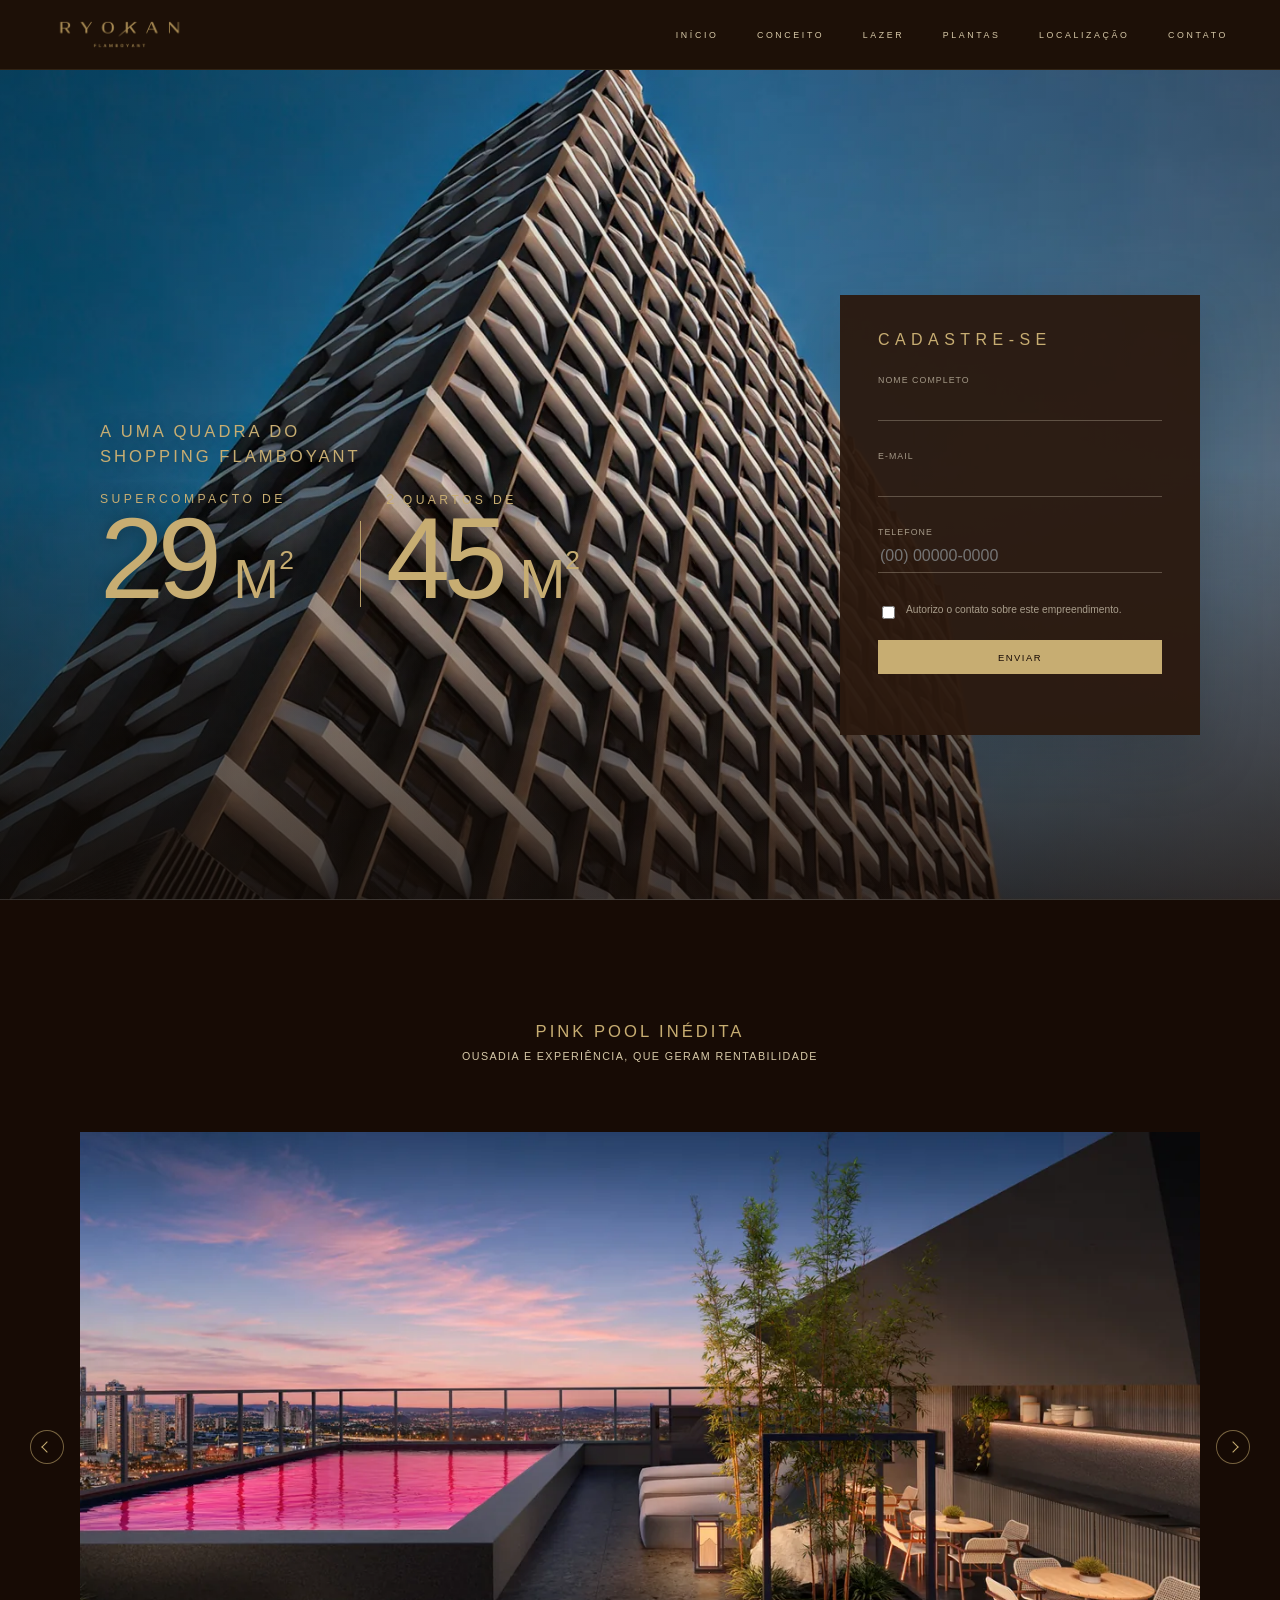
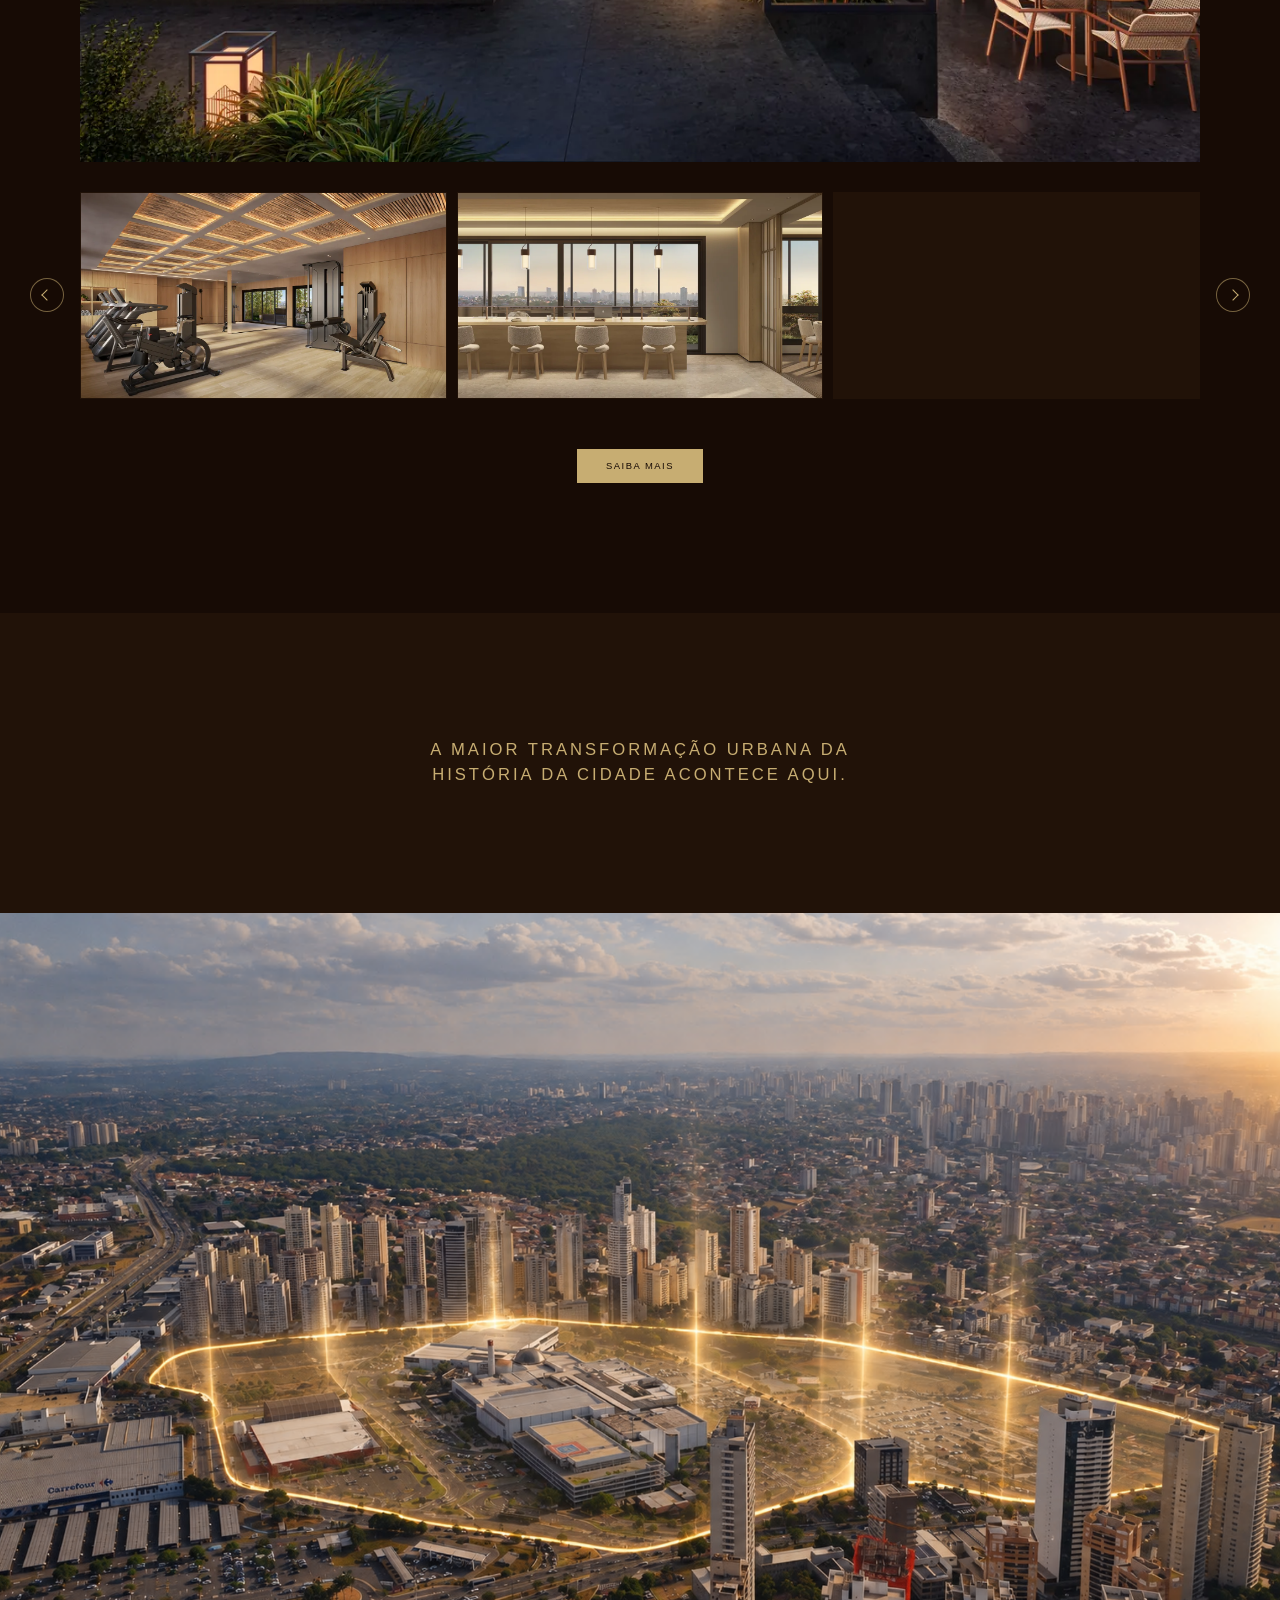
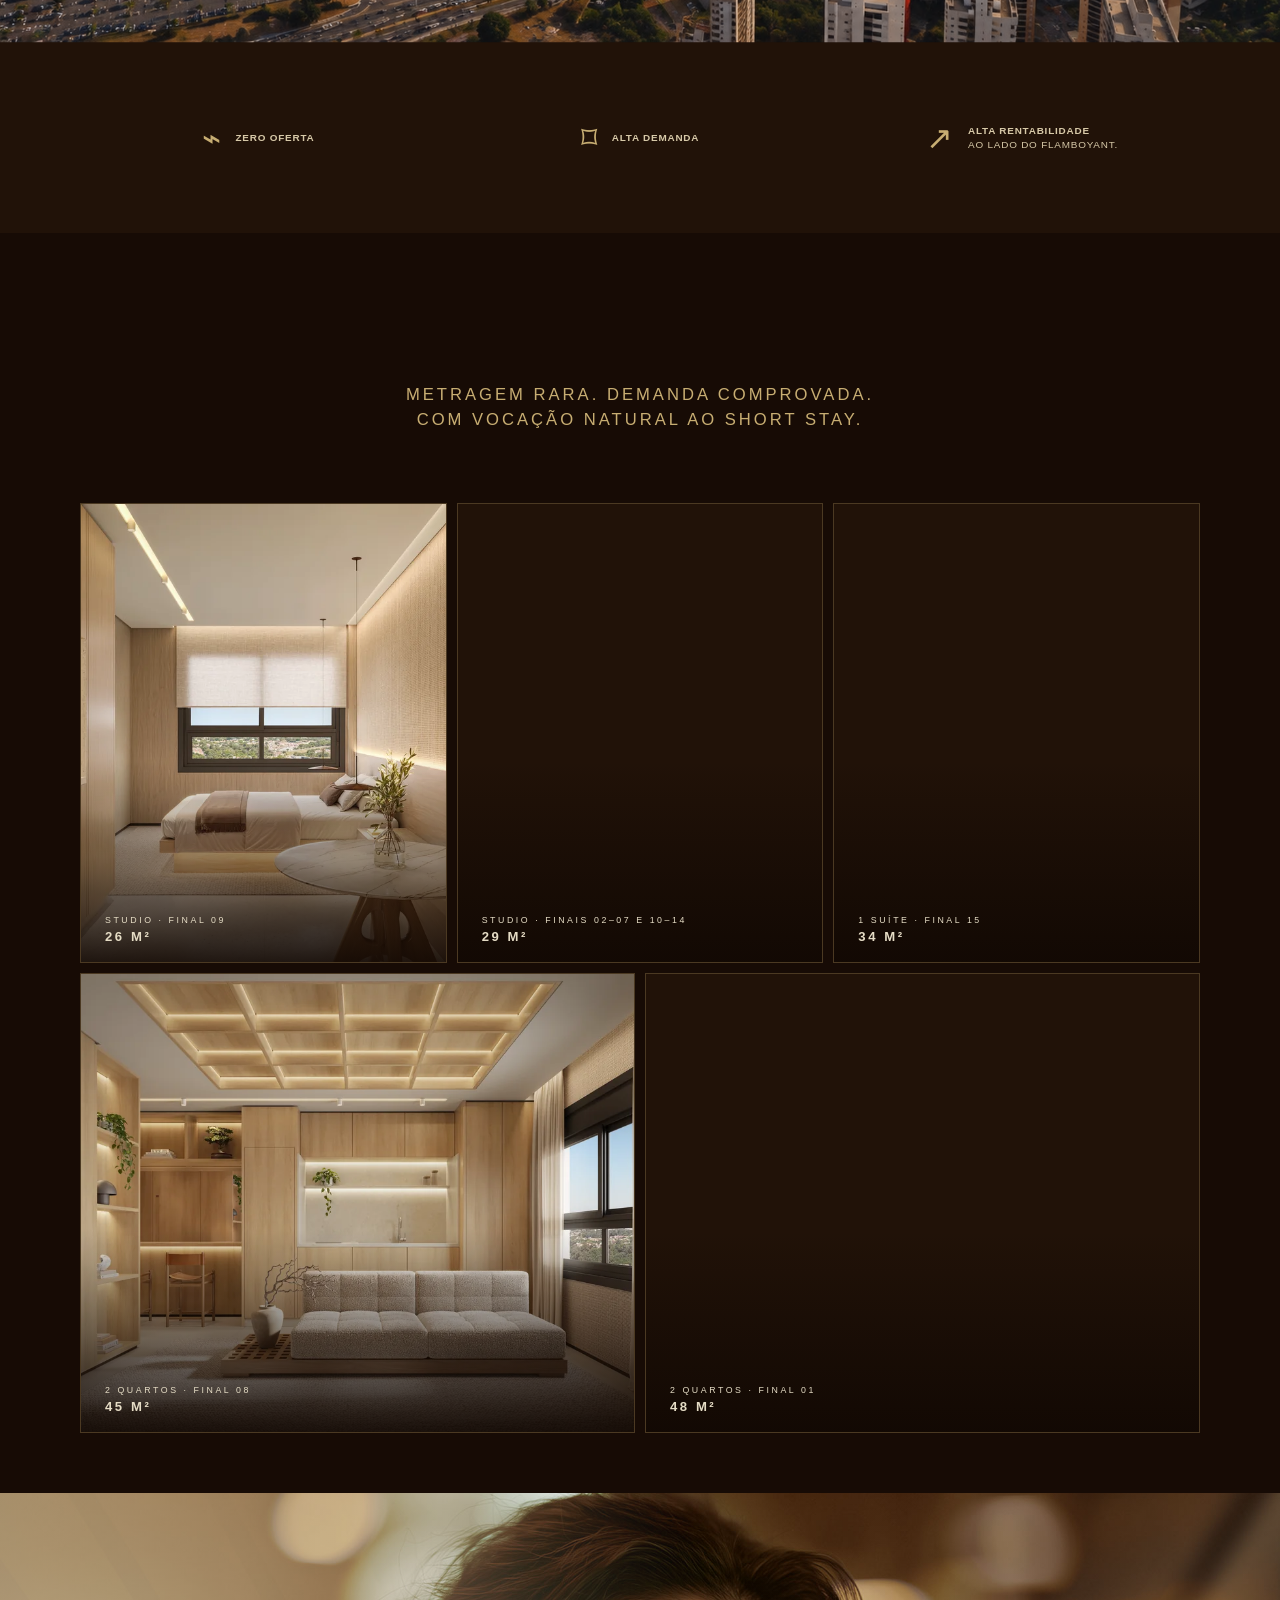
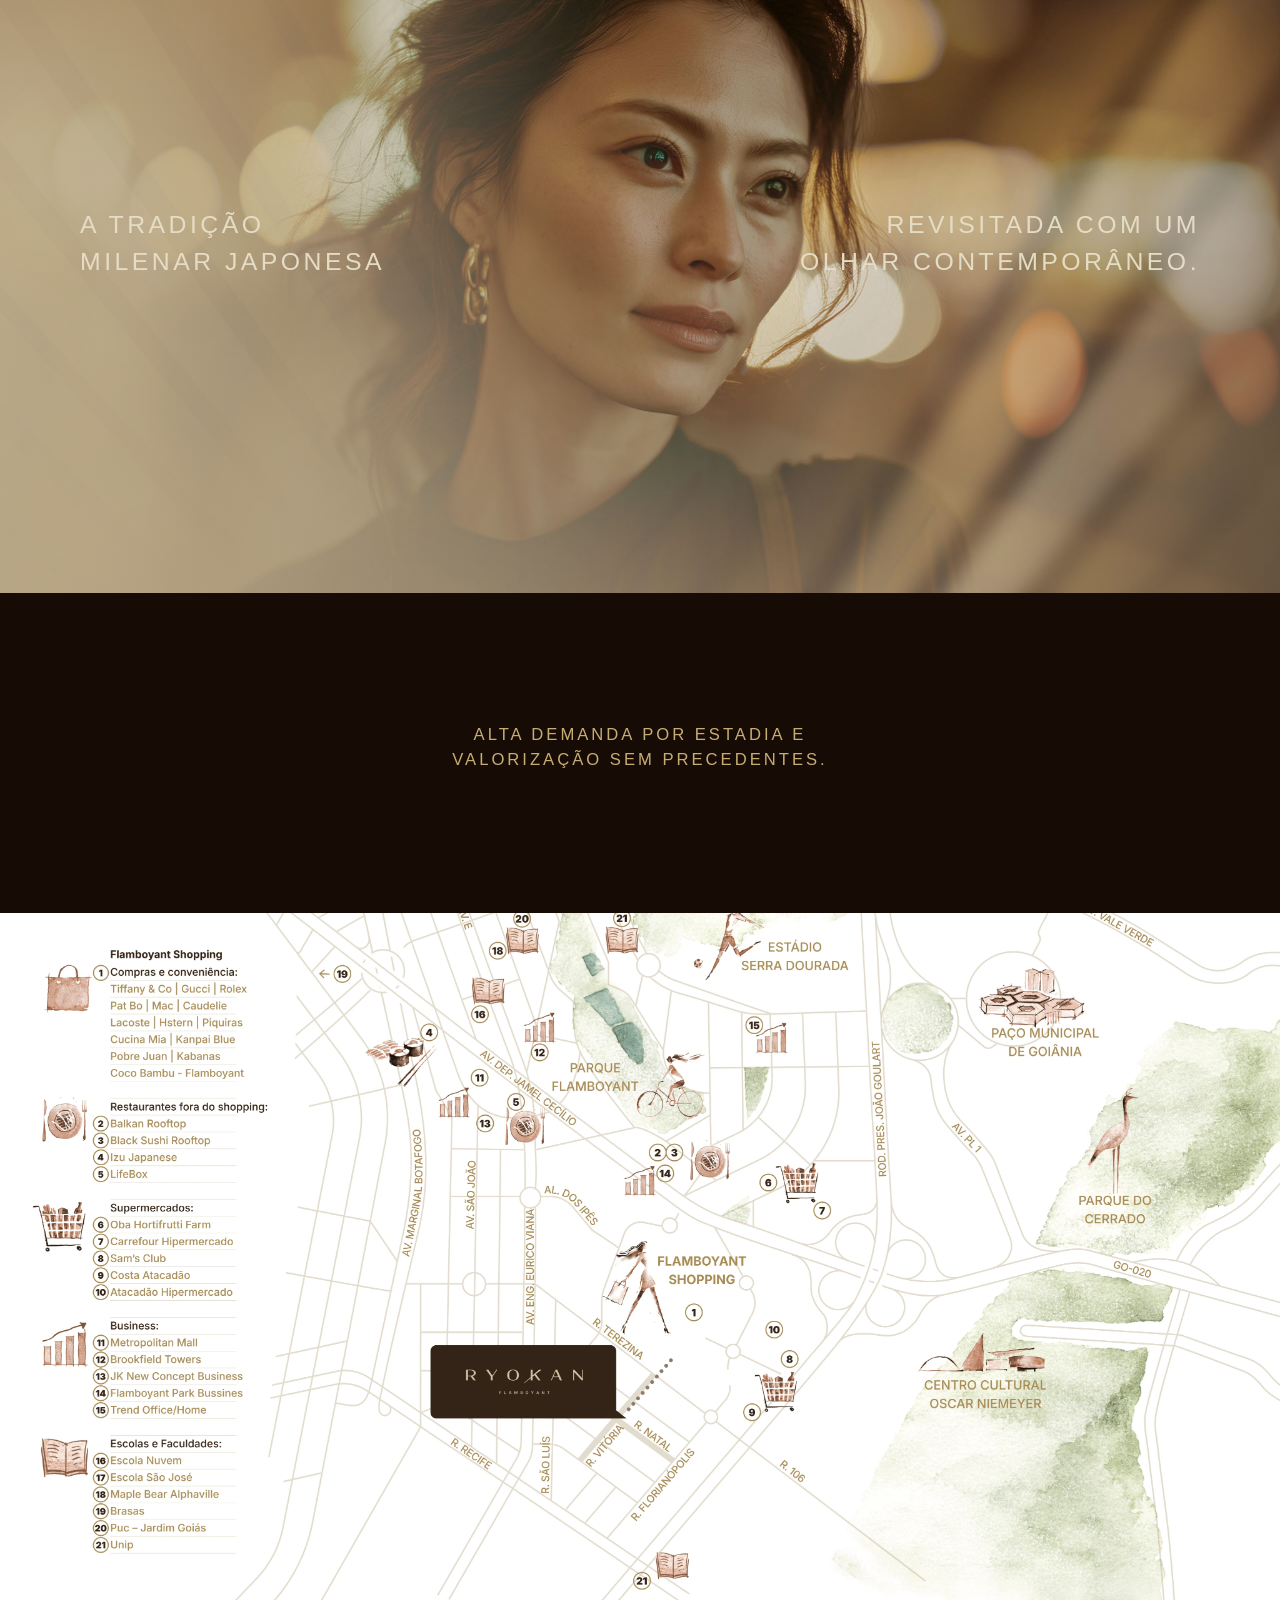
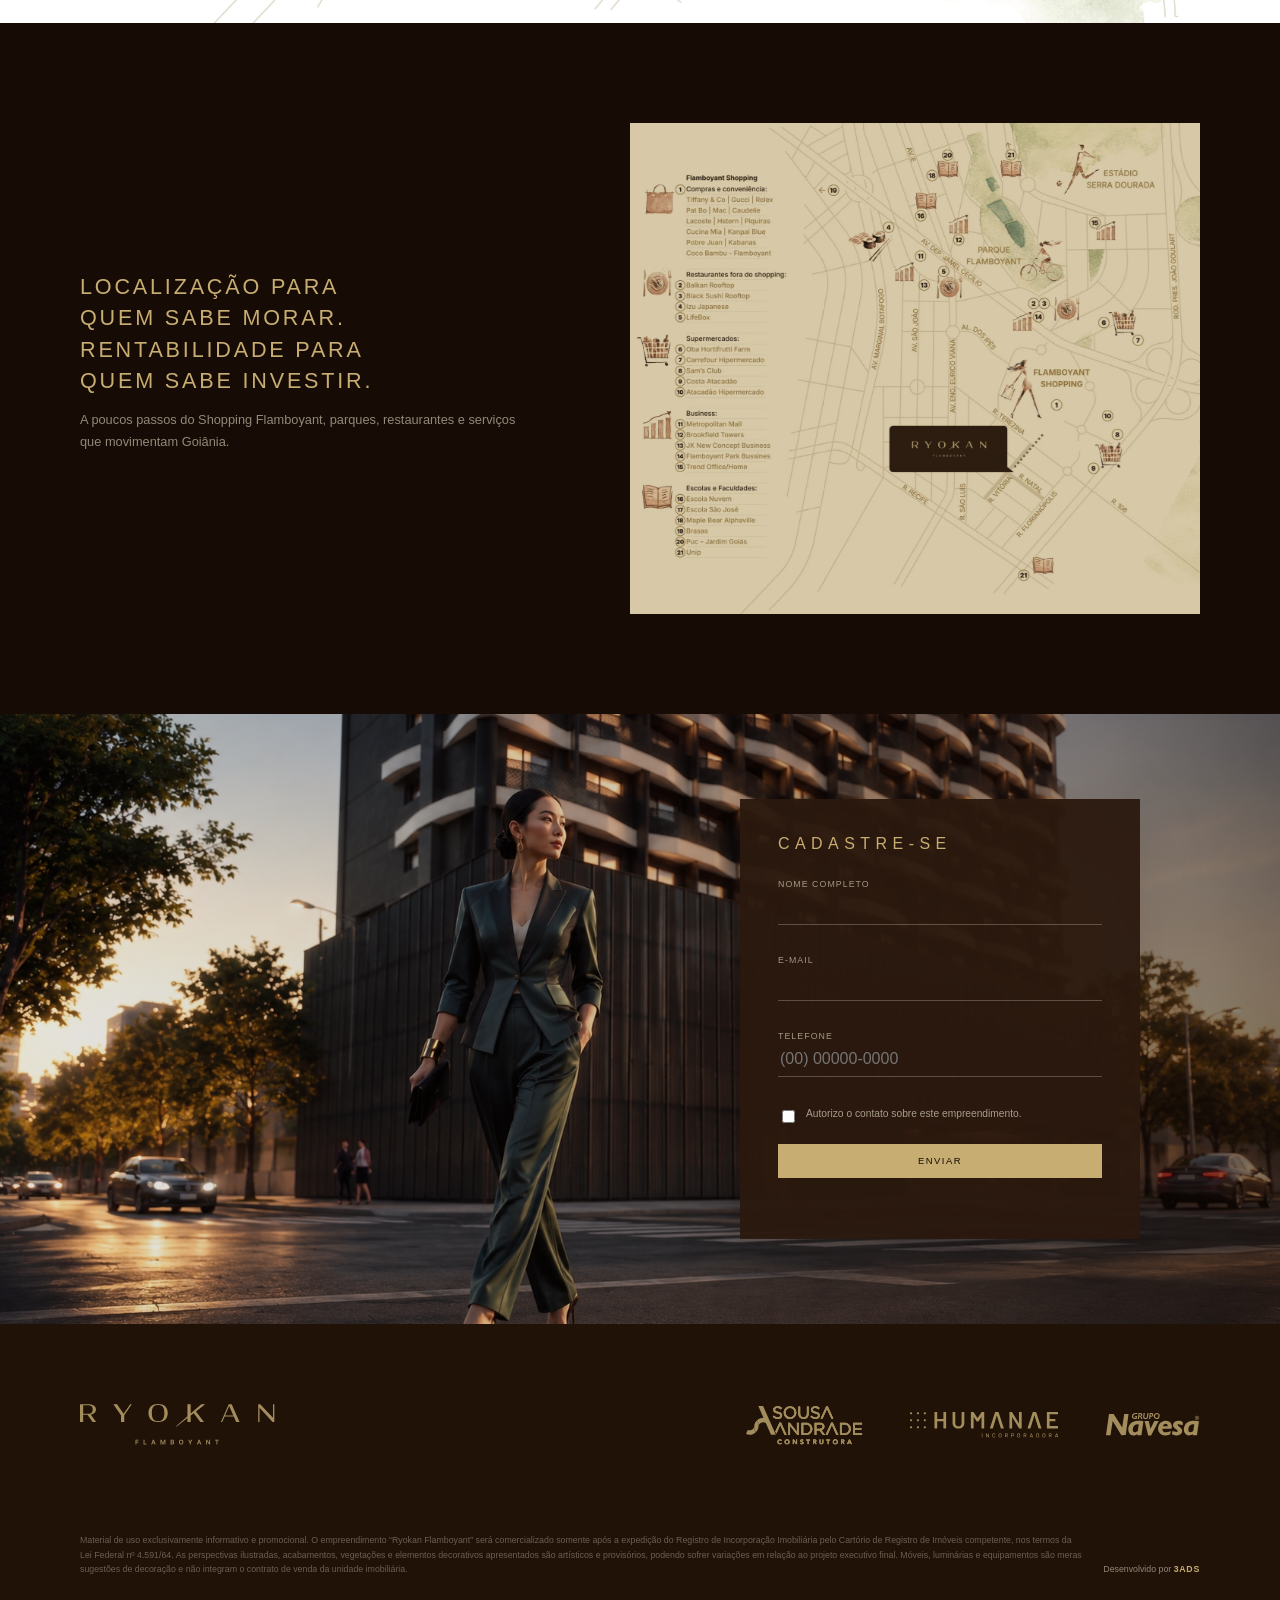
==== commit ebab43e8: "feat: update location maps and interactions" ====
--- a/home/index.html
+++ b/home/index.html
@@ -10,8 +10,8 @@
   <title>Ryokan Flamboyant | Página em desenvolvimento</title>
   <link rel="icon" href="../assets/logo.png" type="image/png">
   <link rel="preload" href="../assets/hero-building.webp" as="image" type="image/webp" fetchpriority="high">
-  <link rel="stylesheet" href="styles.css?v=20261007-11">
-  <script src="script.js?v=20261007-5" defer></script>
+  <link rel="stylesheet" href="styles.css?v=20261007-13">
+  <script src="script.js?v=20261007-6" defer></script>
 </head>
 <body>
   <a class="skip-link" href="#main-content">Pular para o conteúdo</a>
@@ -197,7 +197,9 @@
       <div class="section-heading reveal">
         <p class="eyebrow">Alta demanda por estadia e<br>valorização sem precedentes.</p>
       </div>
-      <img class="location-map reveal reveal--scale" src="../assets/location-map.jpg" width="2226" height="1636" alt="Mapa ilustrado da localização do Ryokan Flamboyant" loading="lazy">
+      <button class="location-map-trigger reveal reveal--scale" type="button" aria-label="Ampliar mapa de localização do Ryokan Flamboyant" data-lightbox-src="../assets/mapa-desktop.webp" data-lightbox-alt="Mapa de localização do Ryokan Flamboyant e seus principais pontos de referência" data-lightbox-context="location_map">
+        <img class="location-map" src="../assets/mapa-desktop.webp" width="4096" height="2476" alt="Mapa de localização do Ryokan Flamboyant e seus principais pontos de referência" loading="lazy" decoding="async">
+      </button>
     </section>
 
     <section class="location section-dark" id="localizacao">
@@ -206,7 +208,7 @@
           <h2>Localização para<br>quem sabe morar.<br>Rentabilidade para<br>quem sabe investir.</h2>
           <p>A poucos passos do Shopping Flamboyant, parques, restaurantes e serviços que movimentam Goiânia.</p>
         </div>
-        <div class="location__art"><img src="../assets/local.webp" width="751" height="646" alt="Mapa ilustrado dos principais pontos próximos ao Ryokan Flamboyant" loading="lazy" decoding="async"></div>
+        <div class="location__art"><img src="../assets/mapa-mobile.webp" width="751" height="647" alt="Mapa de localização do Ryokan Flamboyant em formato vertical" loading="lazy" decoding="async"></div>
       </div>
     </section>
 
--- a/home/styles.css
+++ b/home/styles.css
@@ -85,9 +85,9 @@
 .pool-carousel__track { display: flex; will-change: transform; transition: transform .5s cubic-bezier(.22, 1, .36, 1); }
 .pool-carousel__slide { flex: 0 0 100%; width: 100%; height: auto; aspect-ratio: 1250 / 703; object-fit: cover; }
 .carousel-arrow { position: absolute; z-index: 2; top: 50%; bottom: auto; width: 44px; height: 56px; border: 0; border-radius: 0; display: grid; place-items: center; padding: 0; background: transparent; color: var(--gold-light); font-size: 0; cursor: pointer; transform: translateY(-50%); transition: color .25s ease, transform .25s ease; }
-.carousel-arrow::before { content: ""; width: 8px; height: 8px; border-top: 2px solid currentColor; border-right: 2px solid currentColor; filter: drop-shadow(0 0 3px #140903) drop-shadow(0 1px 3px #140903); }
-.carousel-arrow--previous::before { transform: rotate(-135deg); }
-.carousel-arrow--next::before { transform: rotate(45deg); }
+.carousel-arrow::before { content: ""; position: absolute; top: 50%; left: 50%; width: 8px; height: 8px; border-top: 2px solid currentColor; border-right: 2px solid currentColor; filter: drop-shadow(0 0 3px #140903) drop-shadow(0 1px 3px #140903); }
+.carousel-arrow--previous::before { transform: translate(-50%, -50%) rotate(-135deg); }
+.carousel-arrow--next::before { transform: translate(-50%, -50%) rotate(45deg); }
 .carousel-arrow:hover { background: transparent; color: var(--cream); }
 .carousel-arrow:active { transform: translateY(-50%) scale(.9); }
 .carousel-arrow--previous { left: -10px; right: auto; }
@@ -128,6 +128,8 @@
 
 .demand { padding-top: 130px; }
 .demand .section-heading { min-height: 190px; }
+.location-map-trigger { display: block; width: 100%; padding: 0; overflow: hidden; border: 0; background: transparent; cursor: zoom-in; }
+.location-map-trigger:focus-visible { outline: 2px solid var(--gold-light); outline-offset: -4px; }
 .location-map { width: 100%; height: clamp(470px, 60vw, 710px); object-fit: cover; object-position: 18% 70%; }
 .location { min-height: 630px; padding-block: 100px; }
 .location__inner { display: grid; grid-template-columns: 1fr; gap: 55px; align-items: center; }
@@ -163,7 +165,10 @@
 .unit-modal__track { display: flex; will-change: transform; transition: transform .45s cubic-bezier(.22, 1, .36, 1); }
 .unit-modal__slide { flex: 0 0 100%; min-width: 0; height: clamp(280px, 58vh, 680px); display: grid; place-items: center; }
 .unit-modal__slide img { width: 100%; height: 100%; object-fit: contain; }
-.unit-modal__arrow { position: absolute; z-index: 2; top: 50%; width: 42px; height: 42px; display: grid; place-items: center; padding: 0 0 4px; border: 1px solid var(--gold); border-radius: 50%; background: rgba(229,220,197,.9); color: var(--ink); font-size: 1.65rem; cursor: pointer; transform: translateY(-50%); }
+.unit-modal__arrow { position: absolute; z-index: 2; top: 50%; width: 42px; height: 42px; display: grid; place-items: center; padding: 0; border: 1px solid var(--gold); border-radius: 50%; background: rgba(229,220,197,.9); color: var(--ink); font-size: 0; cursor: pointer; transform: translateY(-50%); }
+.unit-modal__arrow::before { content: ""; position: absolute; top: 50%; left: 50%; width: 8px; height: 8px; border-top: 2px solid currentColor; border-right: 2px solid currentColor; }
+.unit-modal__arrow--previous::before { transform: translate(-50%, -50%) rotate(-135deg); }
+.unit-modal__arrow--next::before { transform: translate(-50%, -50%) rotate(45deg); }
 .unit-modal__arrow:hover { background: var(--gold-light); }
 .unit-modal__arrow--previous { left: 0; }
 .unit-modal__arrow--next { right: 0; }
@@ -174,6 +179,7 @@
 .image-lightbox::backdrop { background: rgba(16,8,3,.88); backdrop-filter: blur(4px); }
 .image-lightbox__close { position: absolute; z-index: 2; right: 10px; top: 10px; width: 44px; height: 44px; display: grid; place-items: center; padding: 0 0 4px; border: 1px solid rgba(229,220,197,.5); border-radius: 50%; background: rgba(23,11,5,.8); color: var(--cream); font-size: 2rem; cursor: pointer; }
 .image-lightbox > img { width: 100%; height: auto; aspect-ratio: 1250 / 703; object-fit: cover; }
+.image-lightbox--map > img { max-height: calc(100vh - 86px); aspect-ratio: auto; object-fit: contain; }
 .image-lightbox > p { margin: 0; padding: 14px 20px 16px; color: var(--beige); text-align: left; font-size: .72rem; letter-spacing: .04em; }
 
 .reveal { opacity: 1; transform: none; }
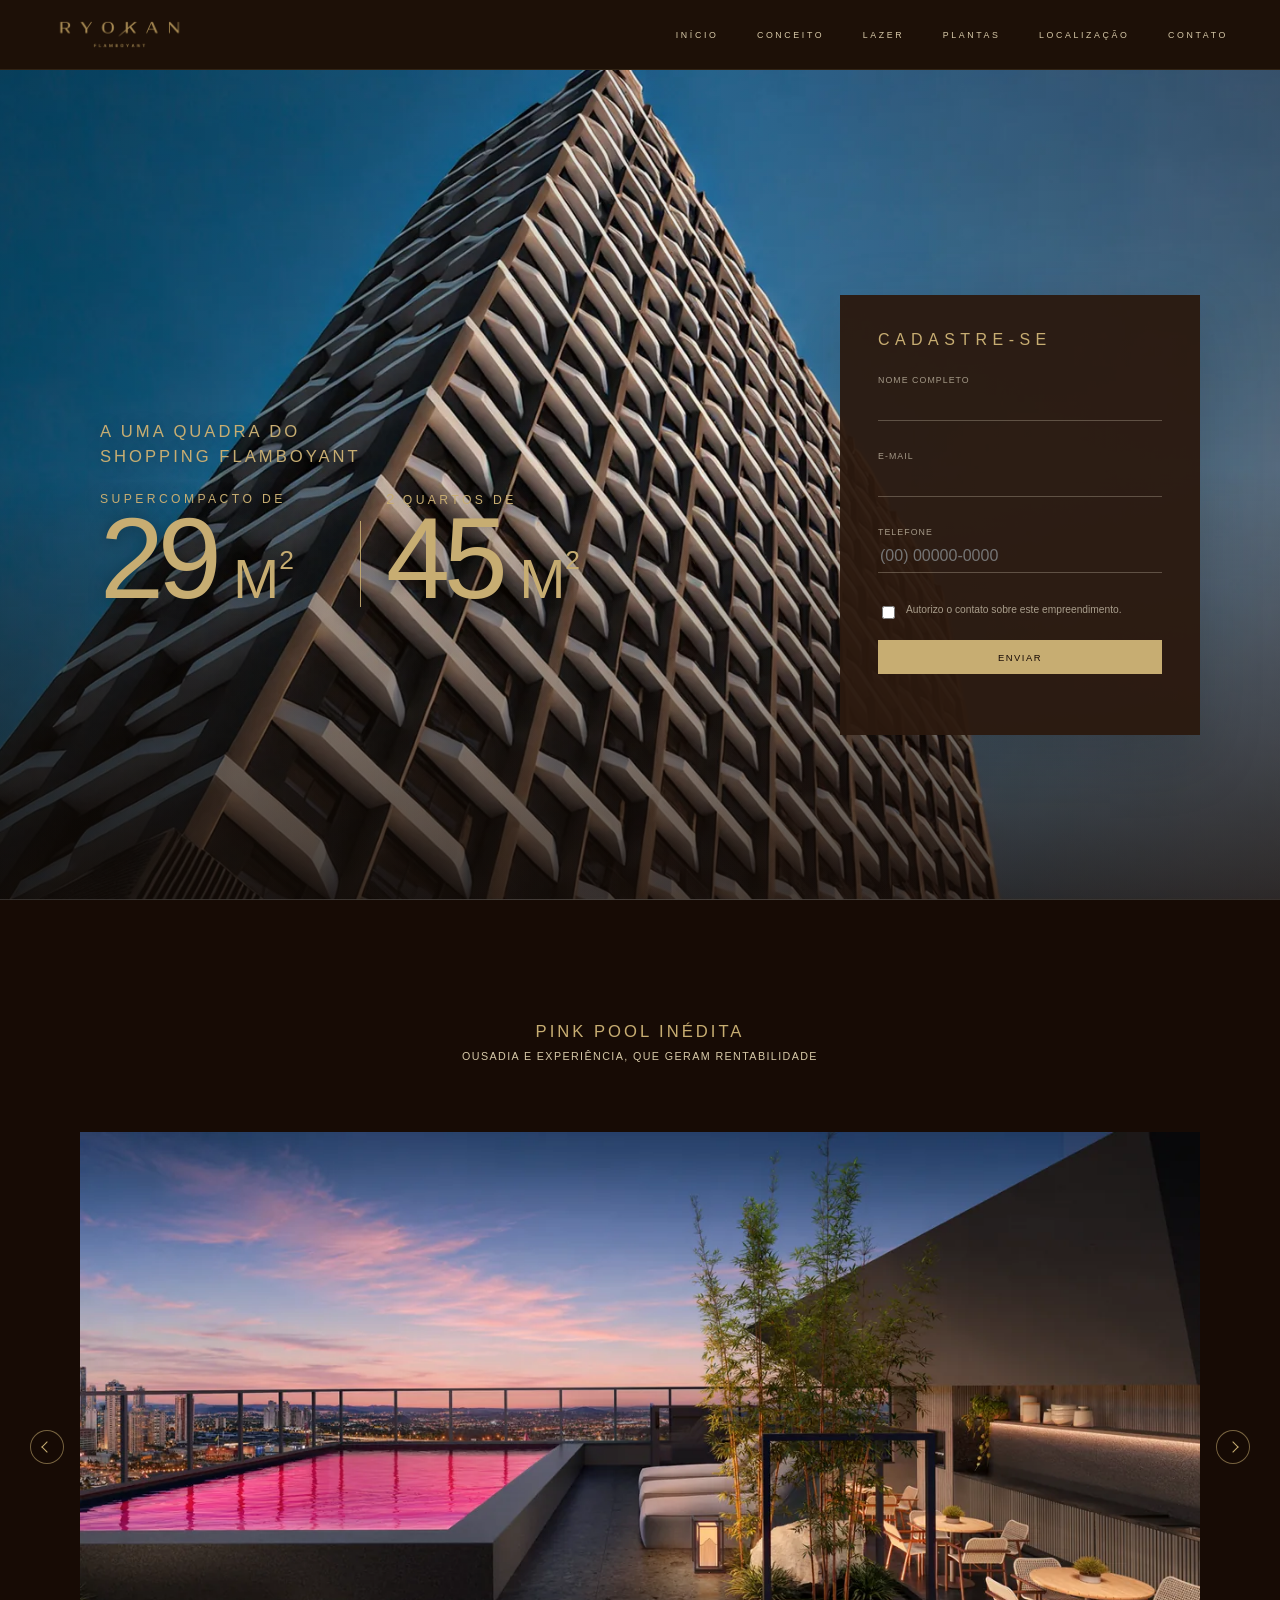
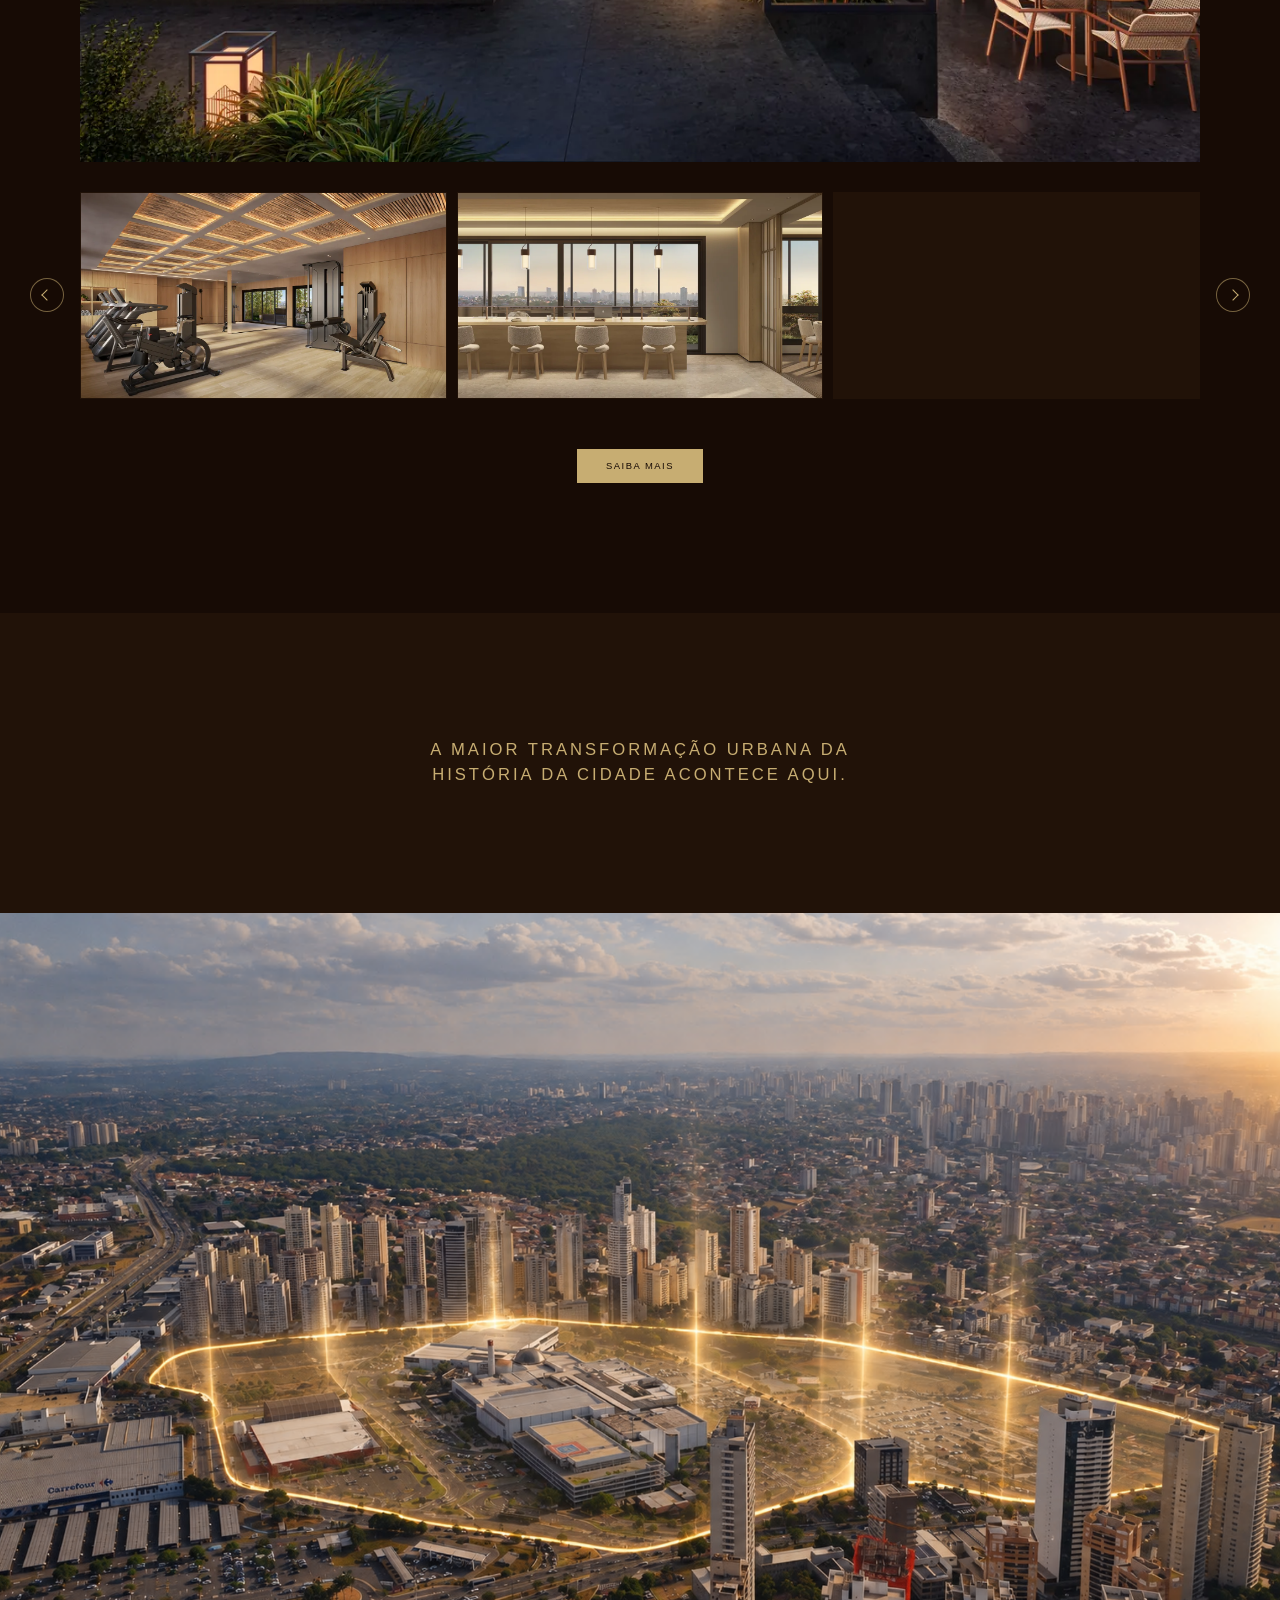
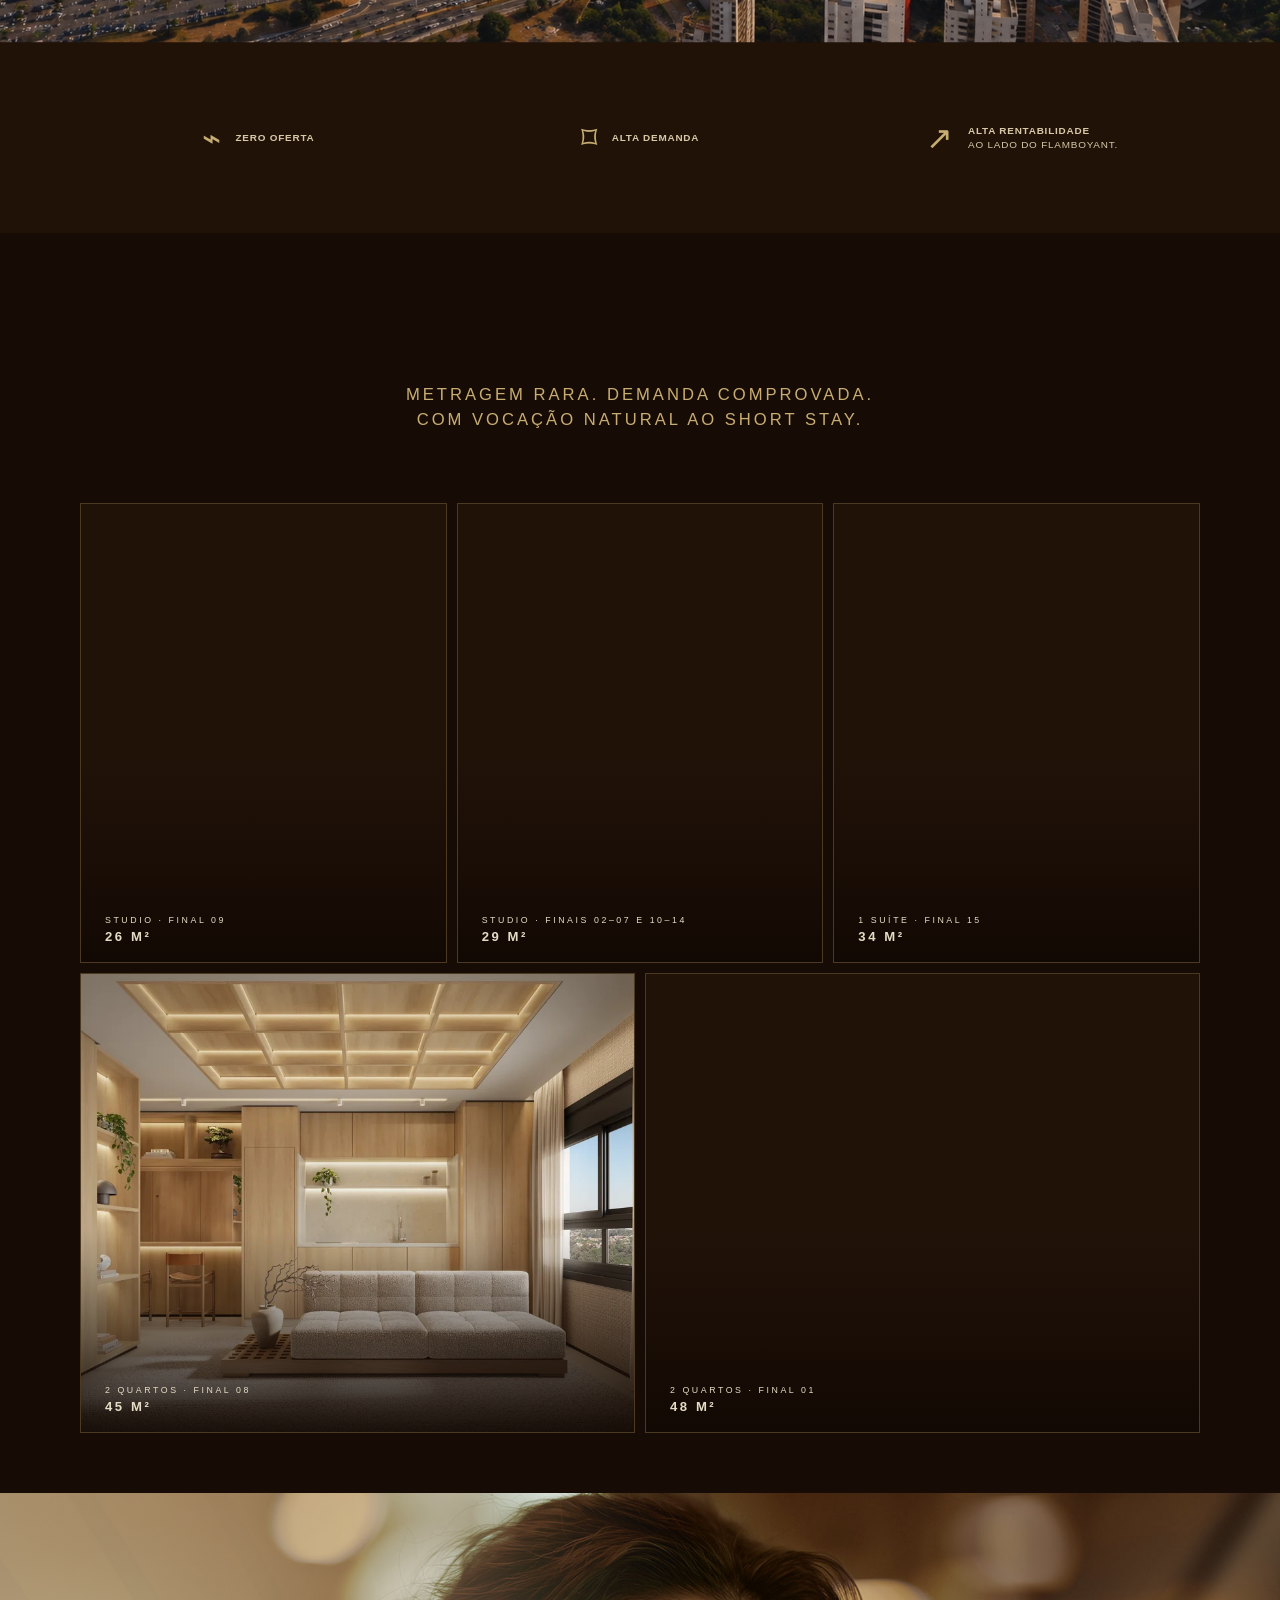
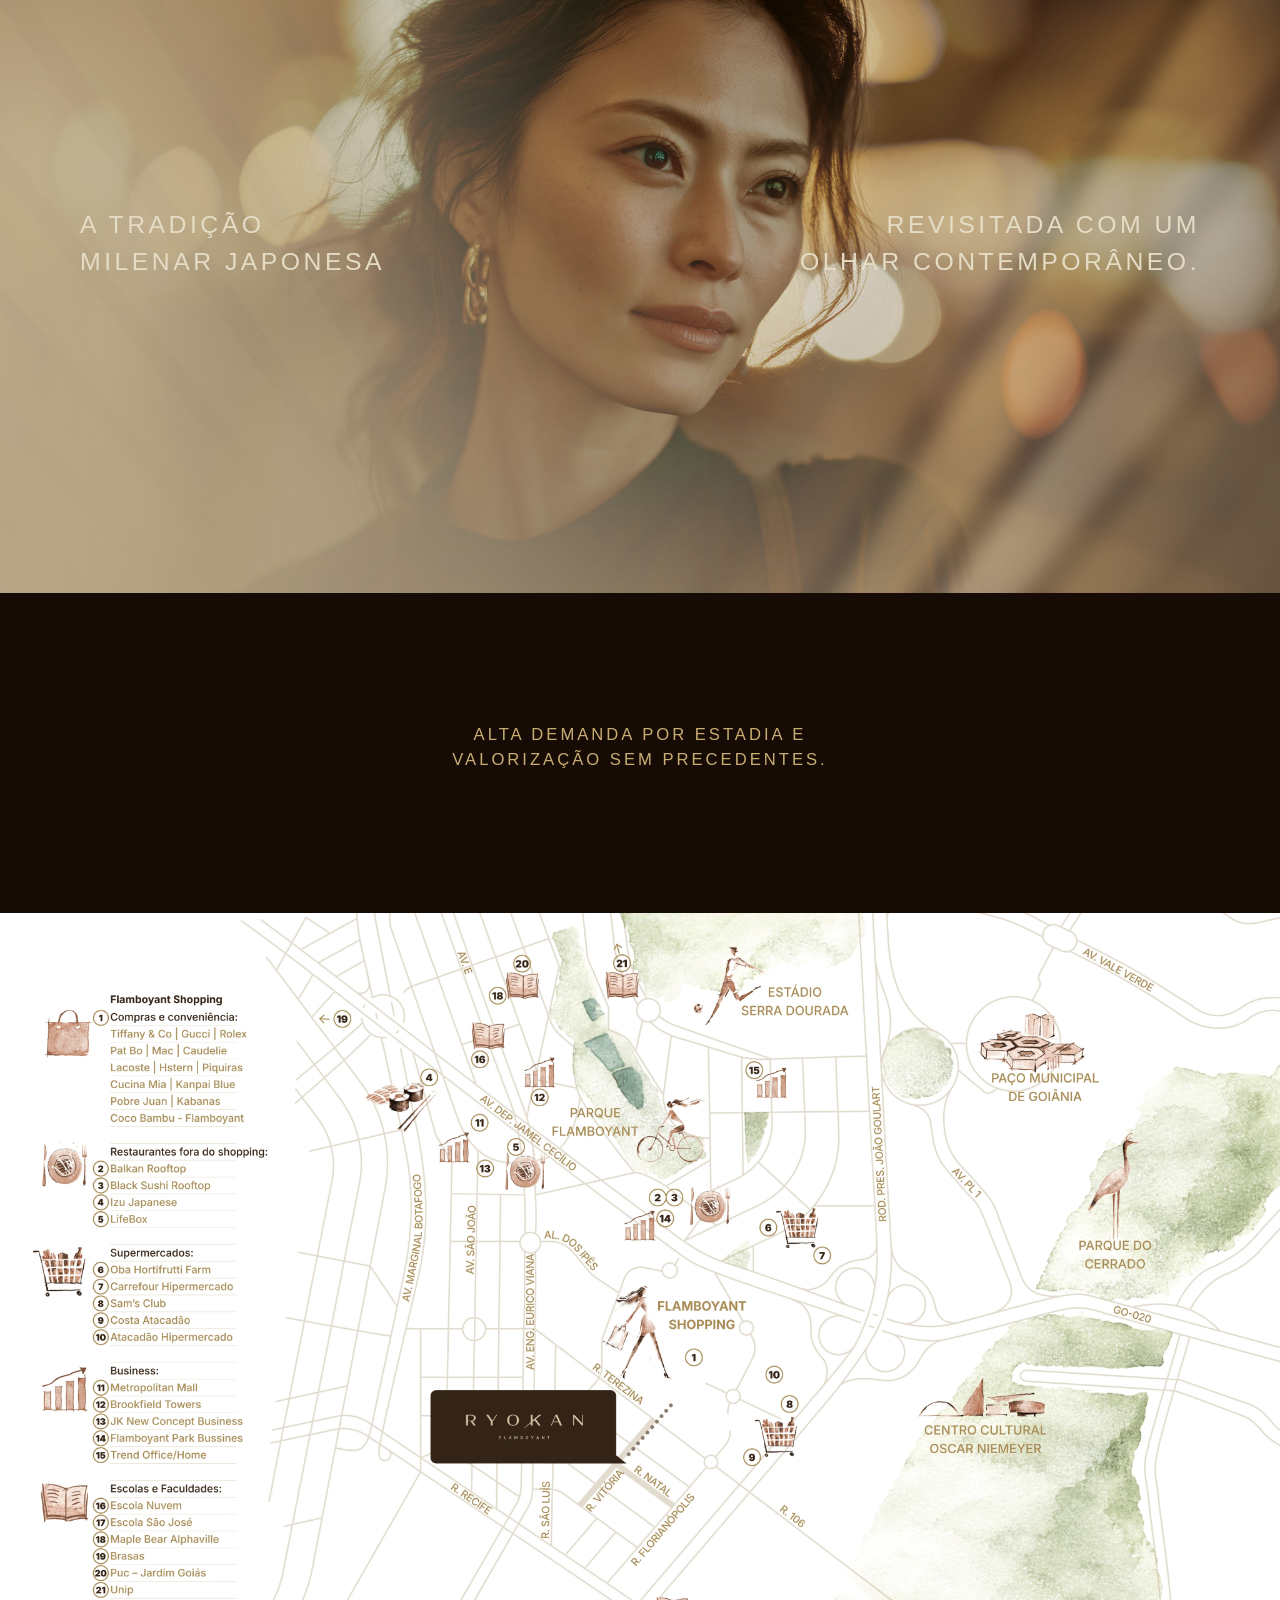
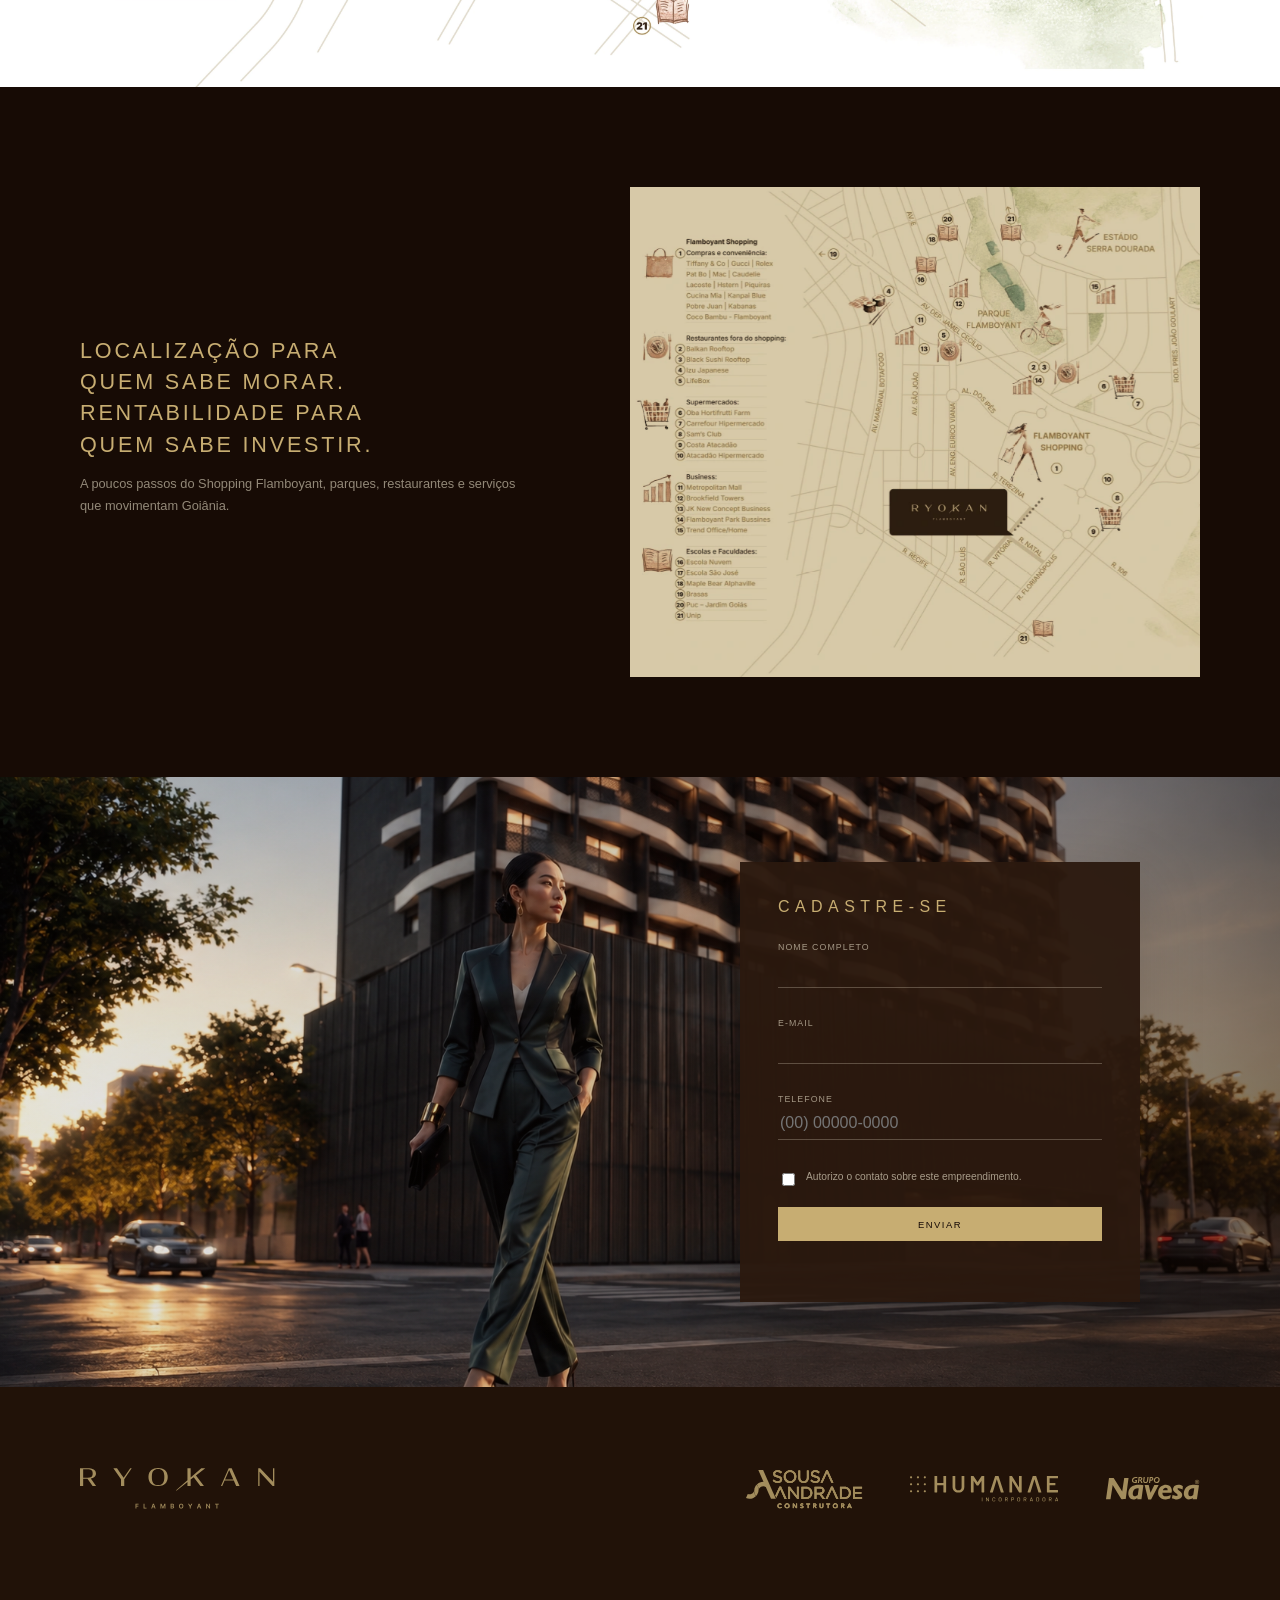
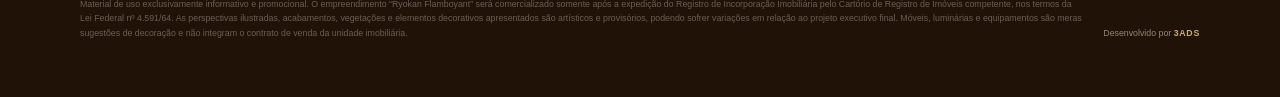
==== commit 72001e5c: "fix: preserve map ratio and clarify unit counter" ====
--- a/home/index.html
+++ b/home/index.html
@@ -10,8 +10,8 @@
   <title>Ryokan Flamboyant | Página em desenvolvimento</title>
   <link rel="icon" href="../assets/logo.png" type="image/png">
   <link rel="preload" href="../assets/hero-building.webp" as="image" type="image/webp" fetchpriority="high">
-  <link rel="stylesheet" href="styles.css?v=20261007-13">
-  <script src="script.js?v=20261007-6" defer></script>
+  <link rel="stylesheet" href="styles.css?v=20261007-14">
+  <script src="script.js?v=20261007-7" defer></script>
 </head>
 <body>
   <a class="skip-link" href="#main-content">Pular para o conteúdo</a>
--- a/home/styles.css
+++ b/home/styles.css
@@ -130,7 +130,7 @@
 .demand .section-heading { min-height: 190px; }
 .location-map-trigger { display: block; width: 100%; padding: 0; overflow: hidden; border: 0; background: transparent; cursor: zoom-in; }
 .location-map-trigger:focus-visible { outline: 2px solid var(--gold-light); outline-offset: -4px; }
-.location-map { width: 100%; height: clamp(470px, 60vw, 710px); object-fit: cover; object-position: 18% 70%; }
+.location-map { width: 100%; height: auto; aspect-ratio: 4096 / 2476; object-fit: contain; }
 .location { min-height: 630px; padding-block: 100px; }
 .location__inner { display: grid; grid-template-columns: 1fr; gap: 55px; align-items: center; }
 .location__copy h2 { margin: 0; color: var(--gold-light); text-transform: uppercase; letter-spacing: .13em; font-weight: 400; font-size: clamp(1rem, 2.2vw, 1.35rem); line-height: 1.45; }
@@ -211,7 +211,6 @@
   .unit-cards { grid-template-columns: repeat(2, 1fr); }
   .unit-card { height: 400px; }
   .unit-card:last-child { grid-column: 1 / -1; width: calc((100% - 10px) / 2); justify-self: center; }
-  .location-map { object-position: center 70%; }
   .heritage h2 { flex-direction: row; justify-content: space-between; align-items: center; gap: 0; }
   .location__inner { grid-template-columns: 1fr 1.15fr; }
   .closing { min-height: 590px; }
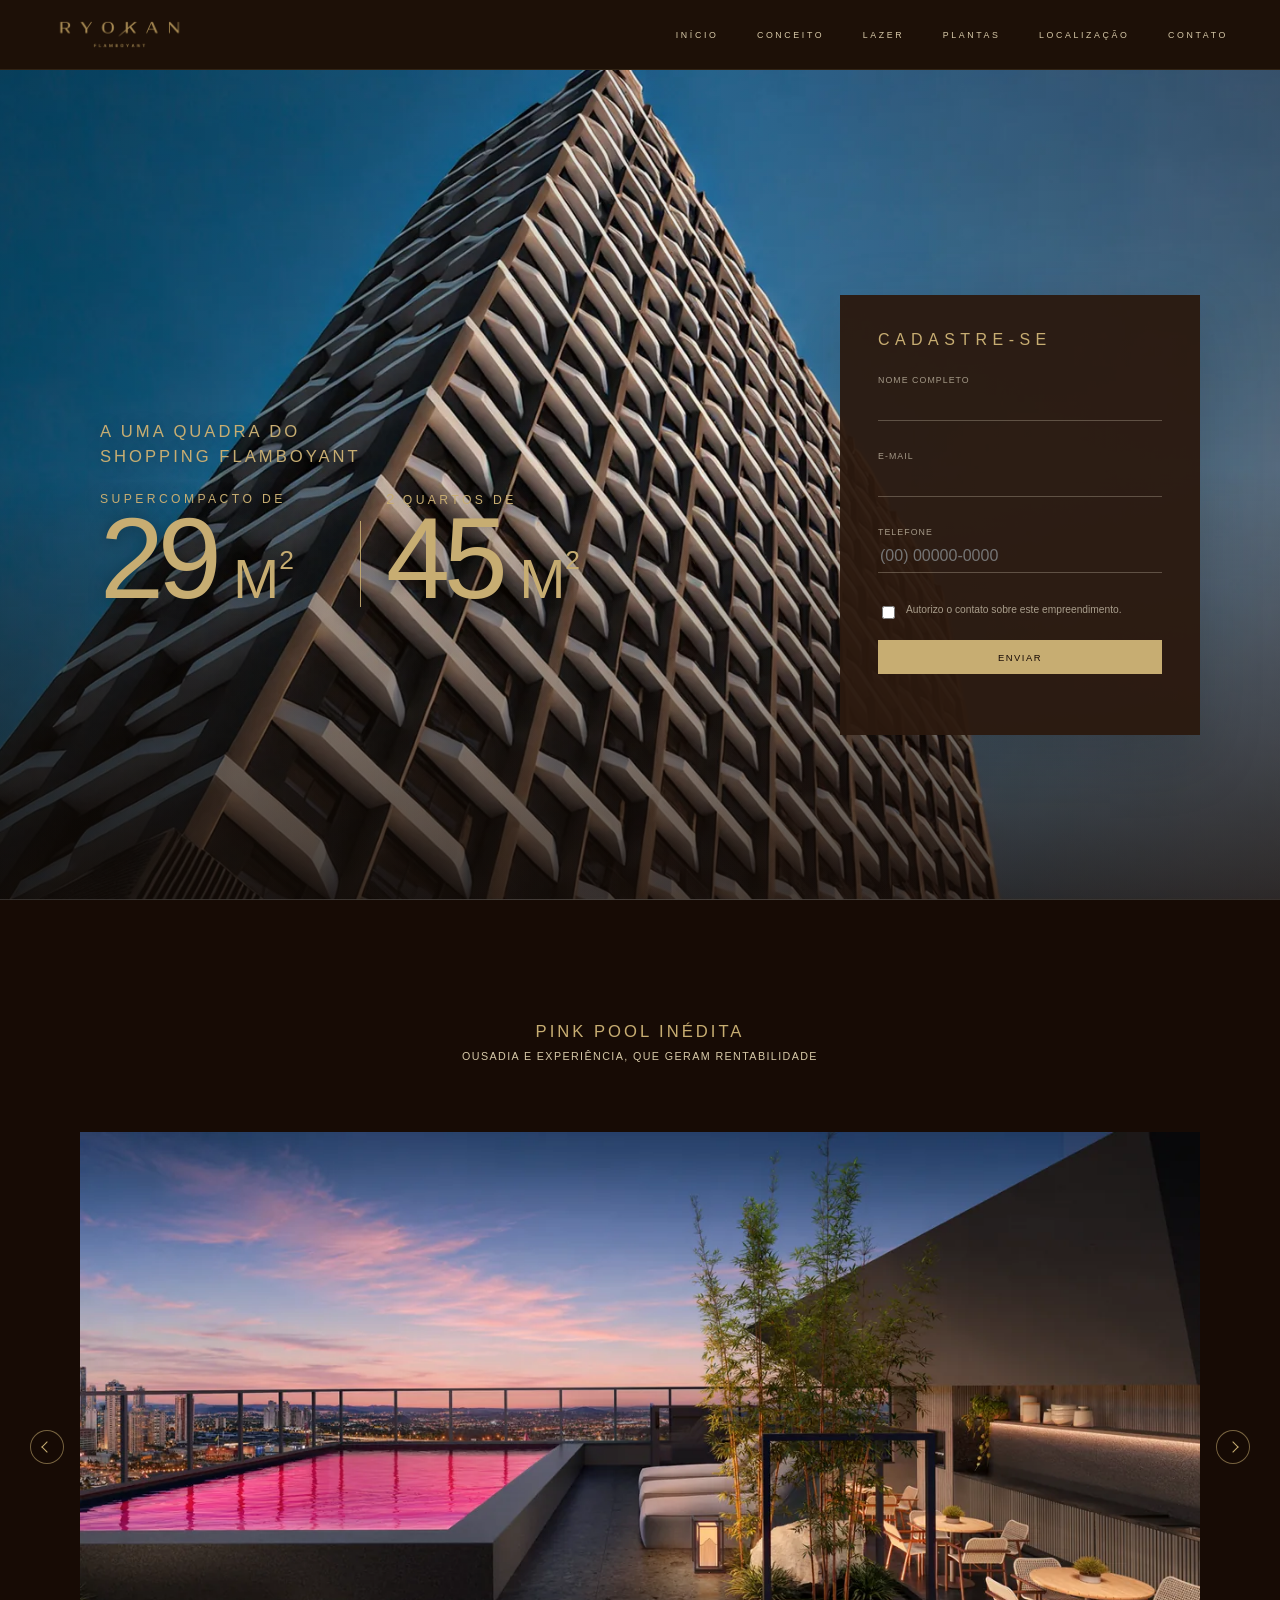
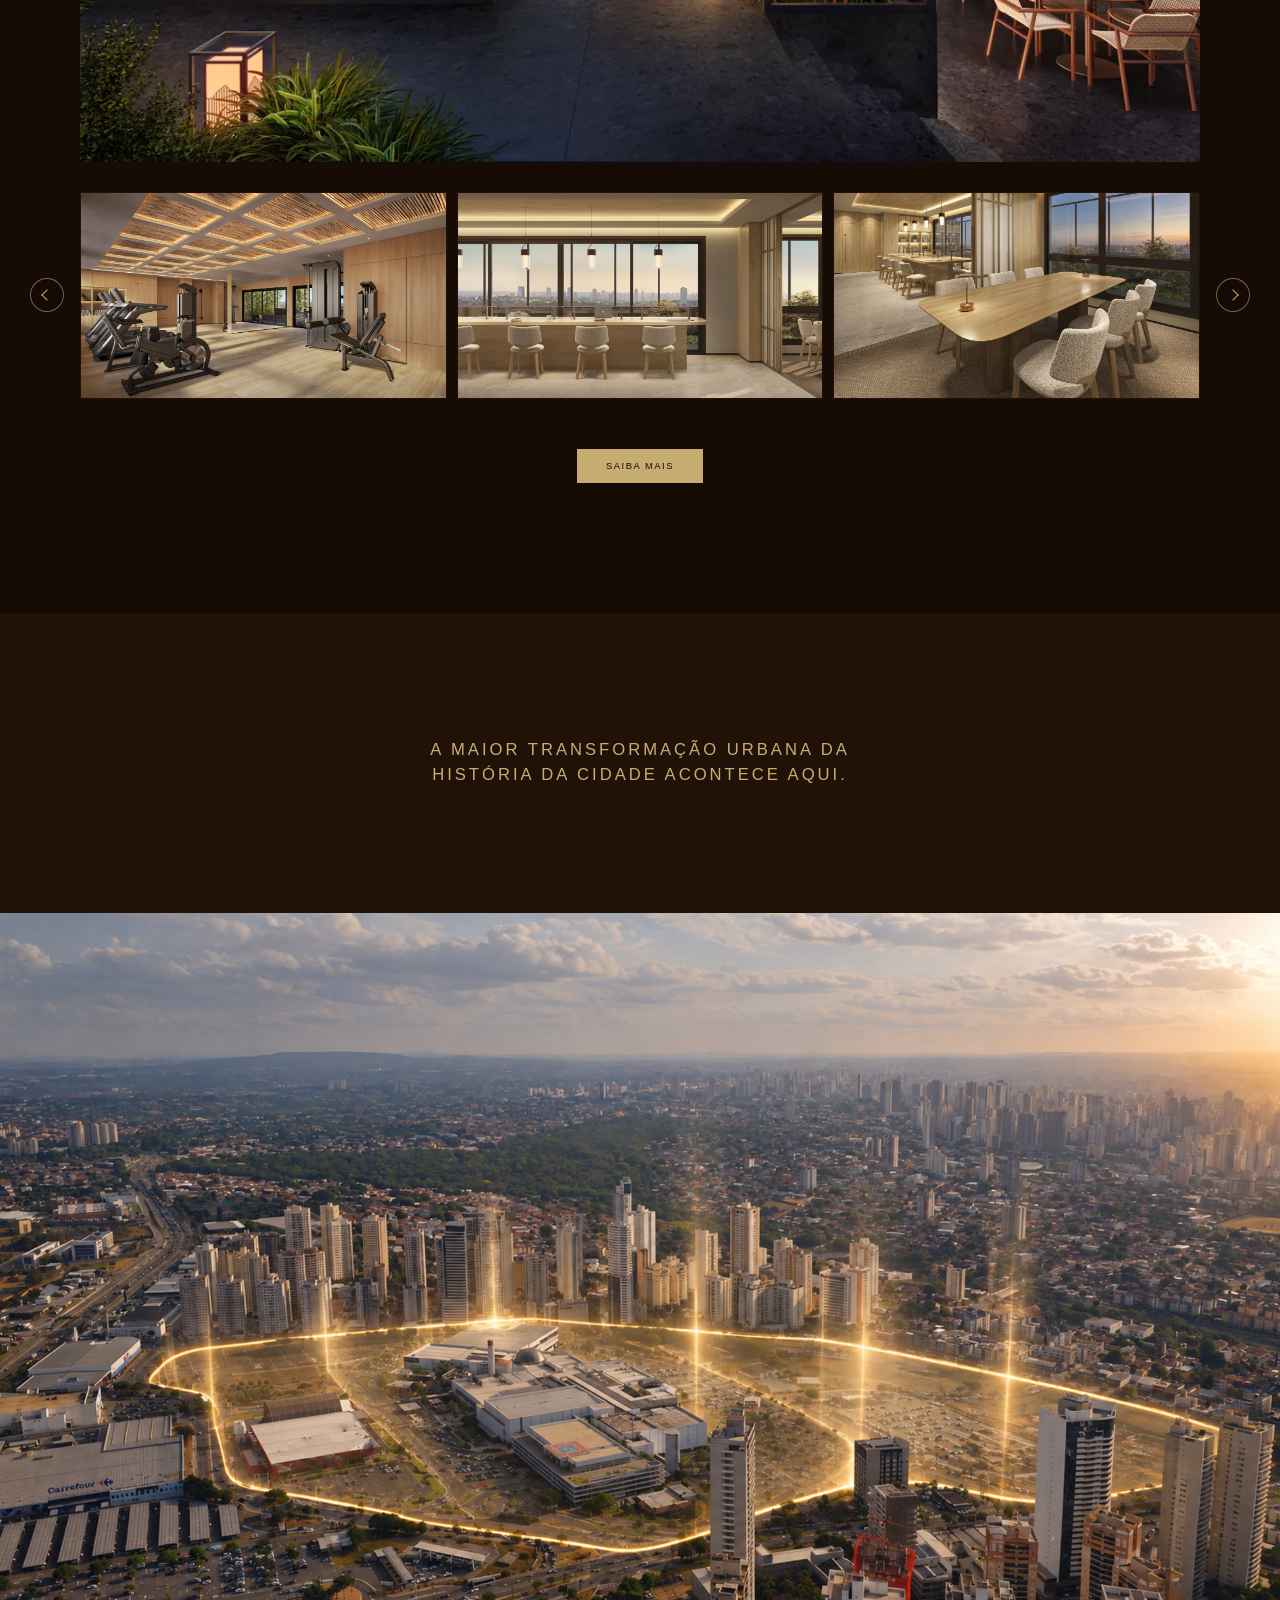
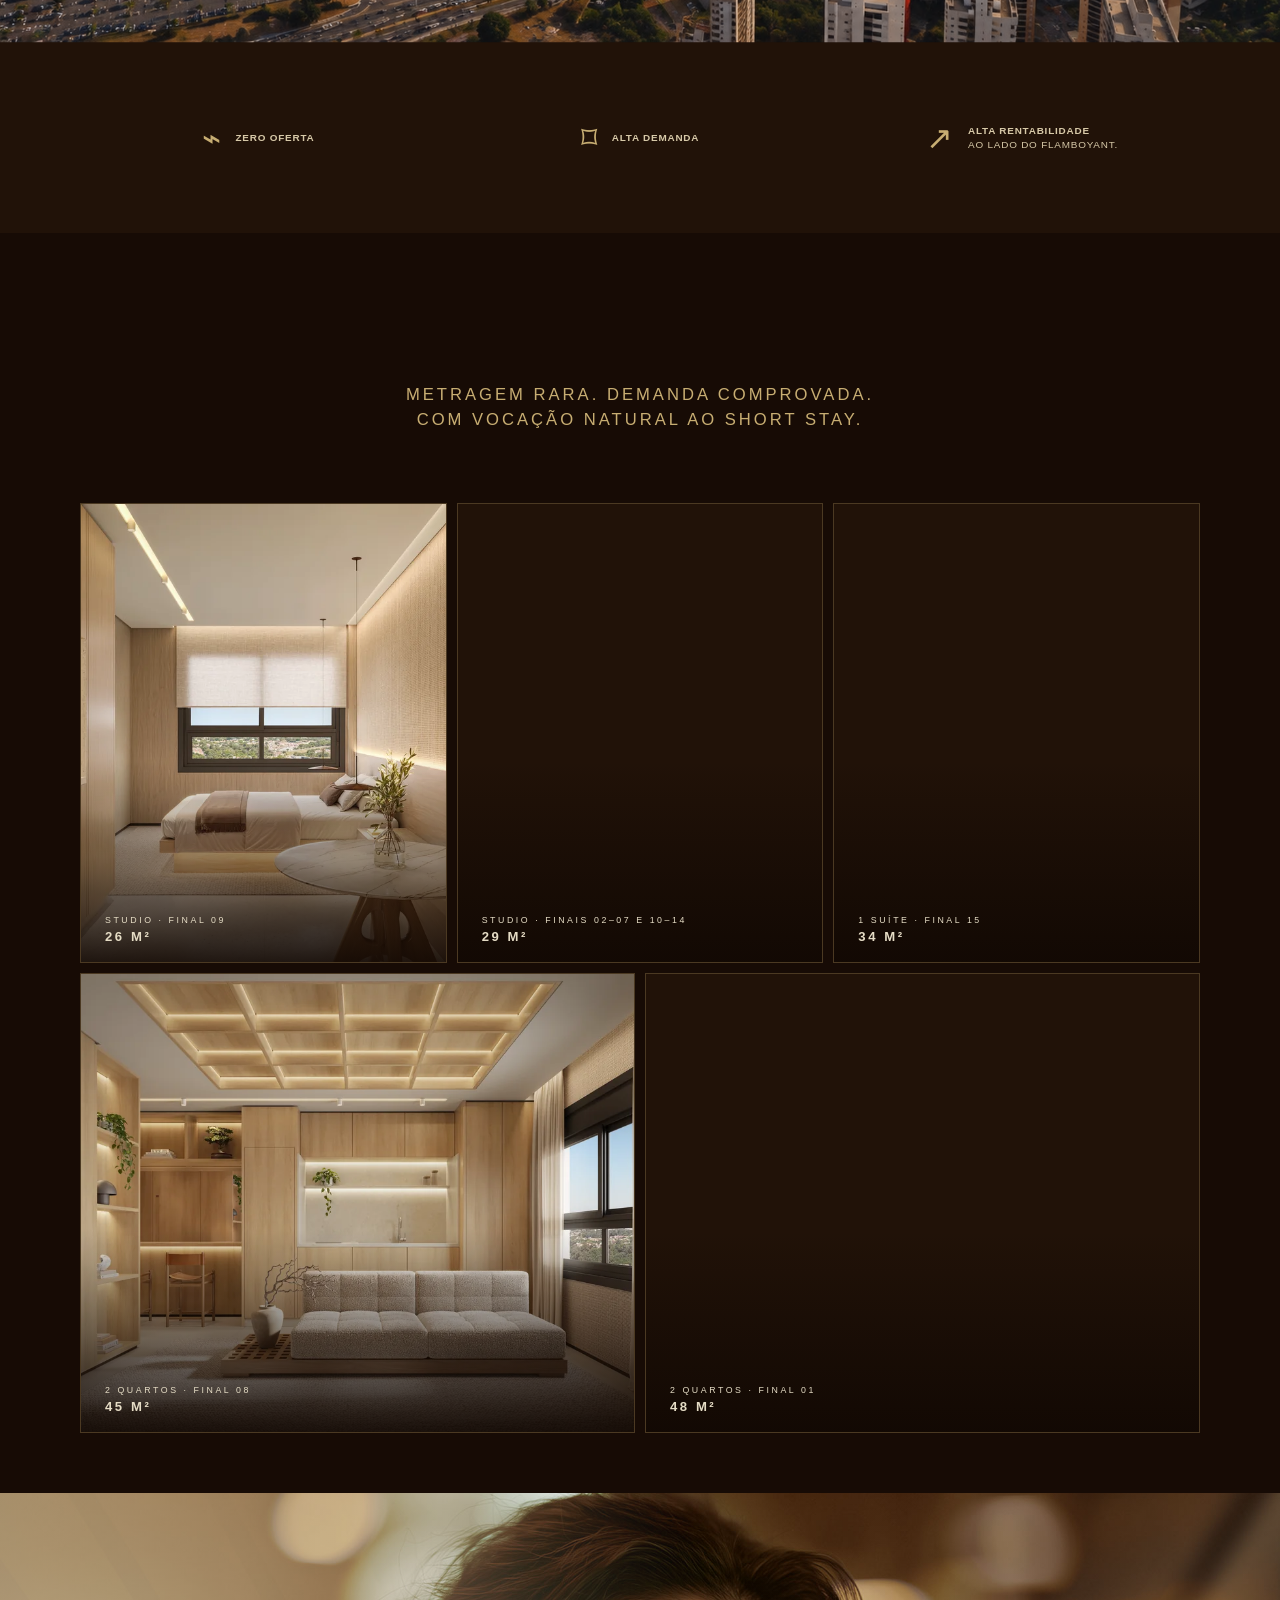
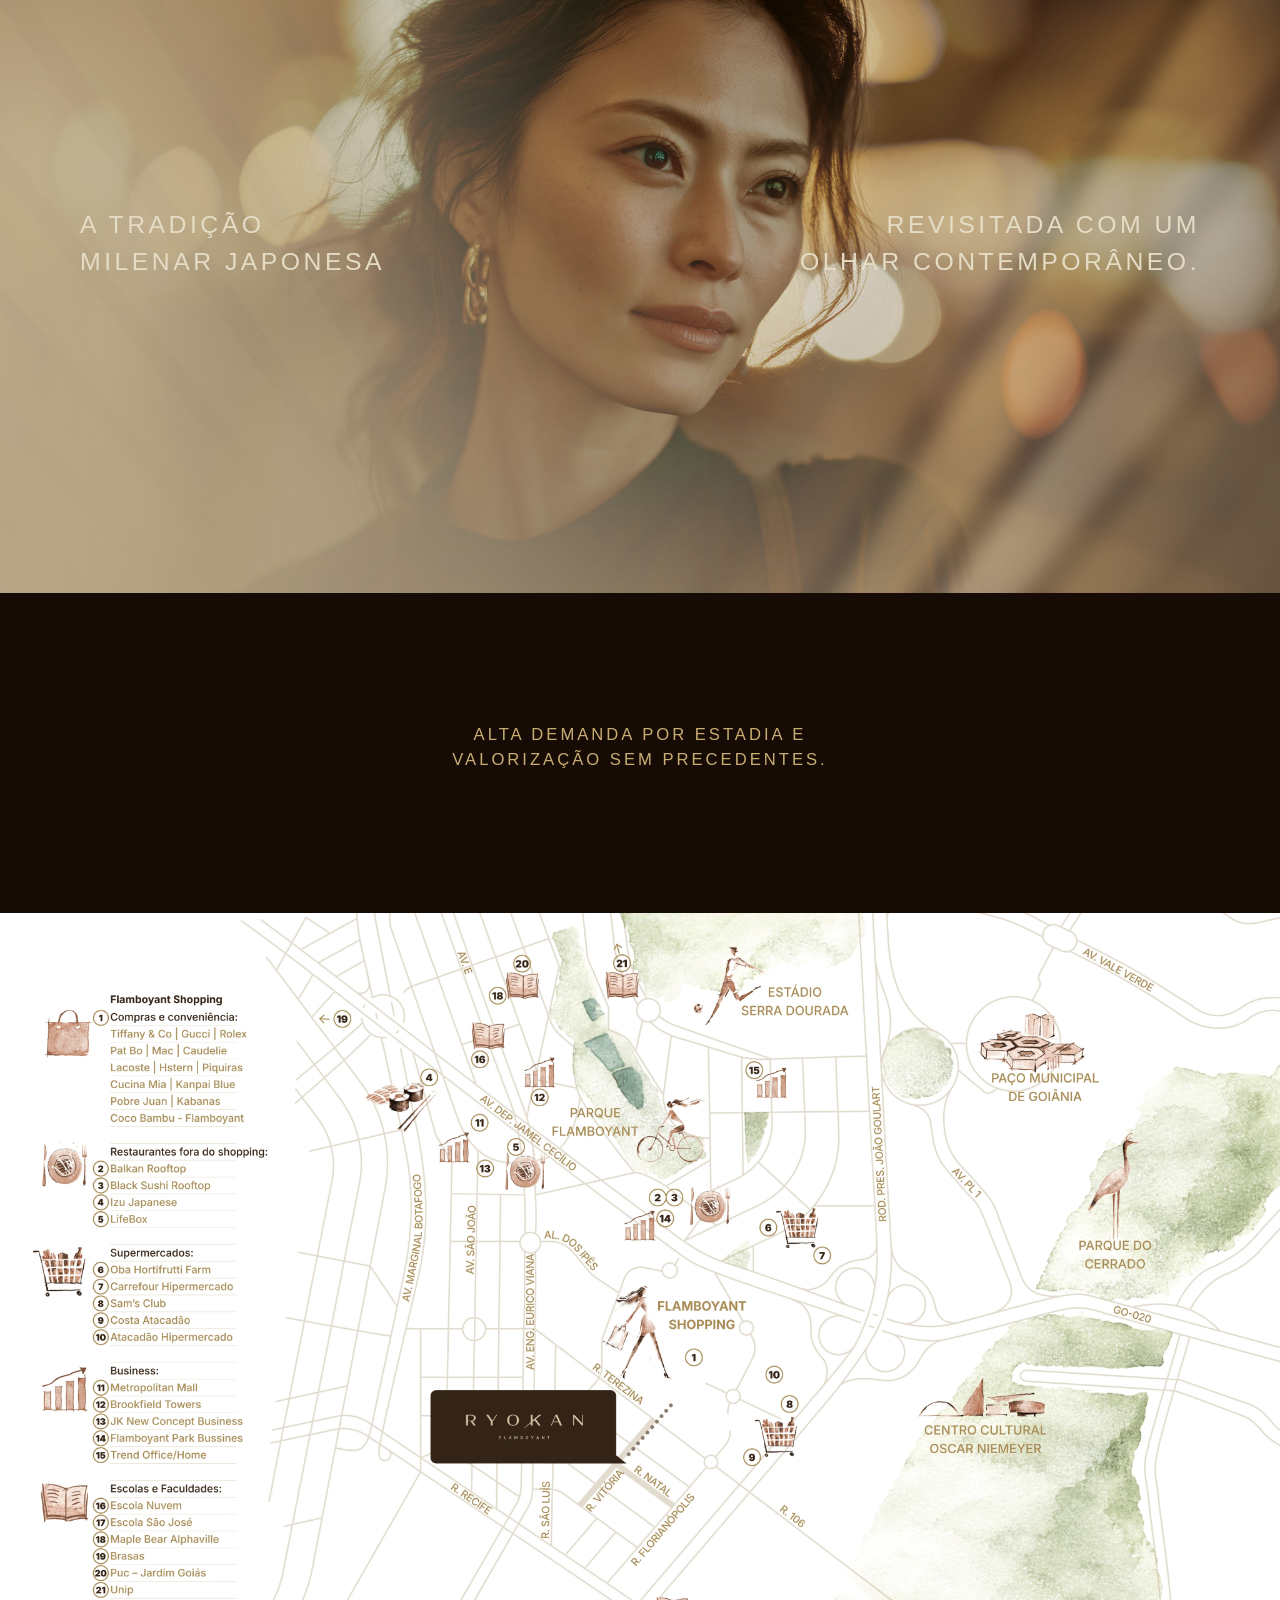
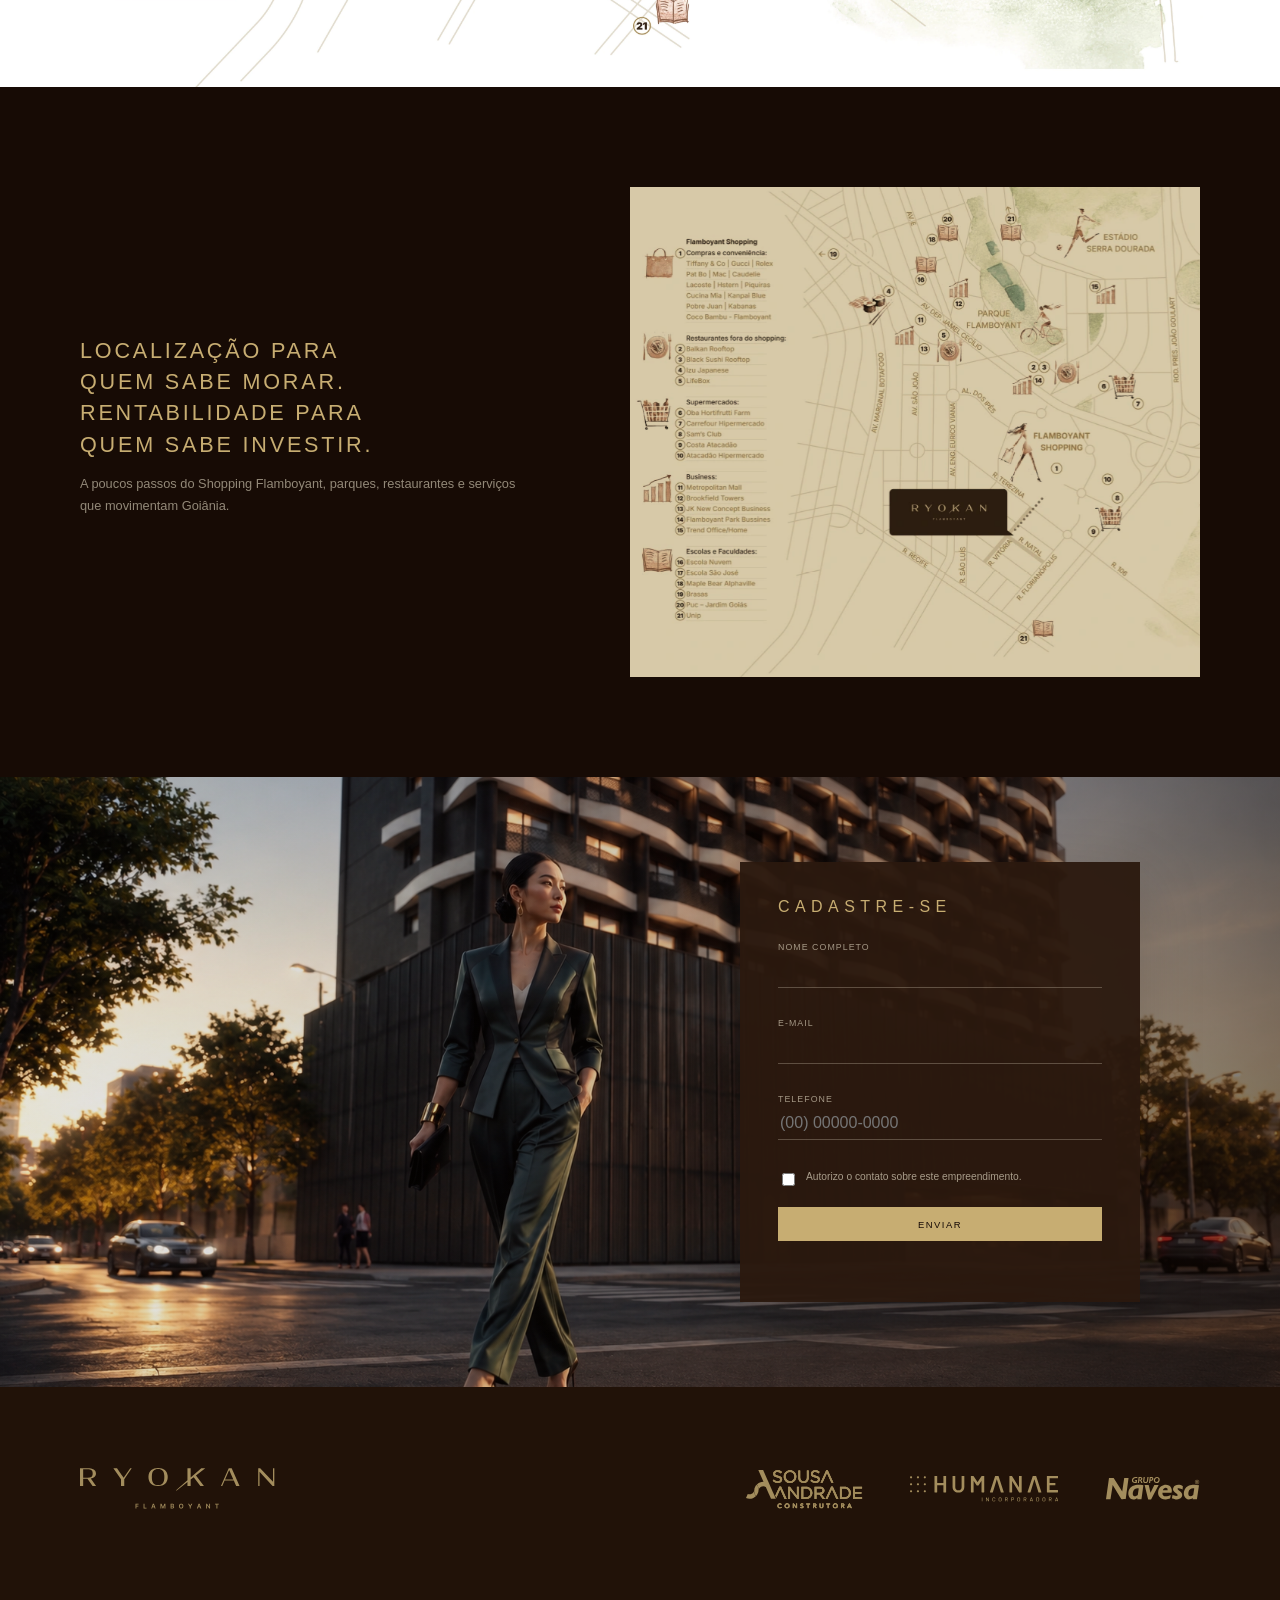
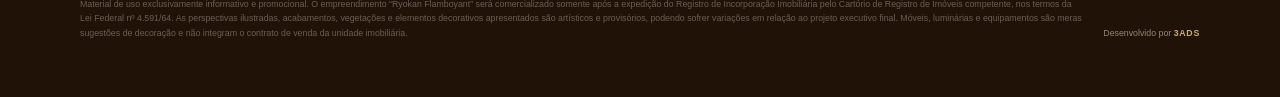
==== commit 6700ba7c: "feat: add Ryokan SVG favicon" ====
--- a/home/index.html
+++ b/home/index.html
@@ -8,7 +8,7 @@
   <meta name="description" content="Ryokan Flamboyant: unidades de 26 m² a 48 m² em uma localização estratégica de Goiânia, ao lado do Shopping Flamboyant.">
   <meta name="theme-color" content="#201108">
   <title>Ryokan Flamboyant | Página em desenvolvimento</title>
-  <link rel="icon" href="../assets/logo.png" type="image/png">
+  <link rel="icon" href="../assets/favicon%20ryokan%20flamboyant.svg" type="image/svg+xml" sizes="any">
   <link rel="preload" href="../assets/hero-building.webp" as="image" type="image/webp" fetchpriority="high">
   <link rel="stylesheet" href="styles.css?v=20261007-14">
   <script src="script.js?v=20261007-7" defer></script>
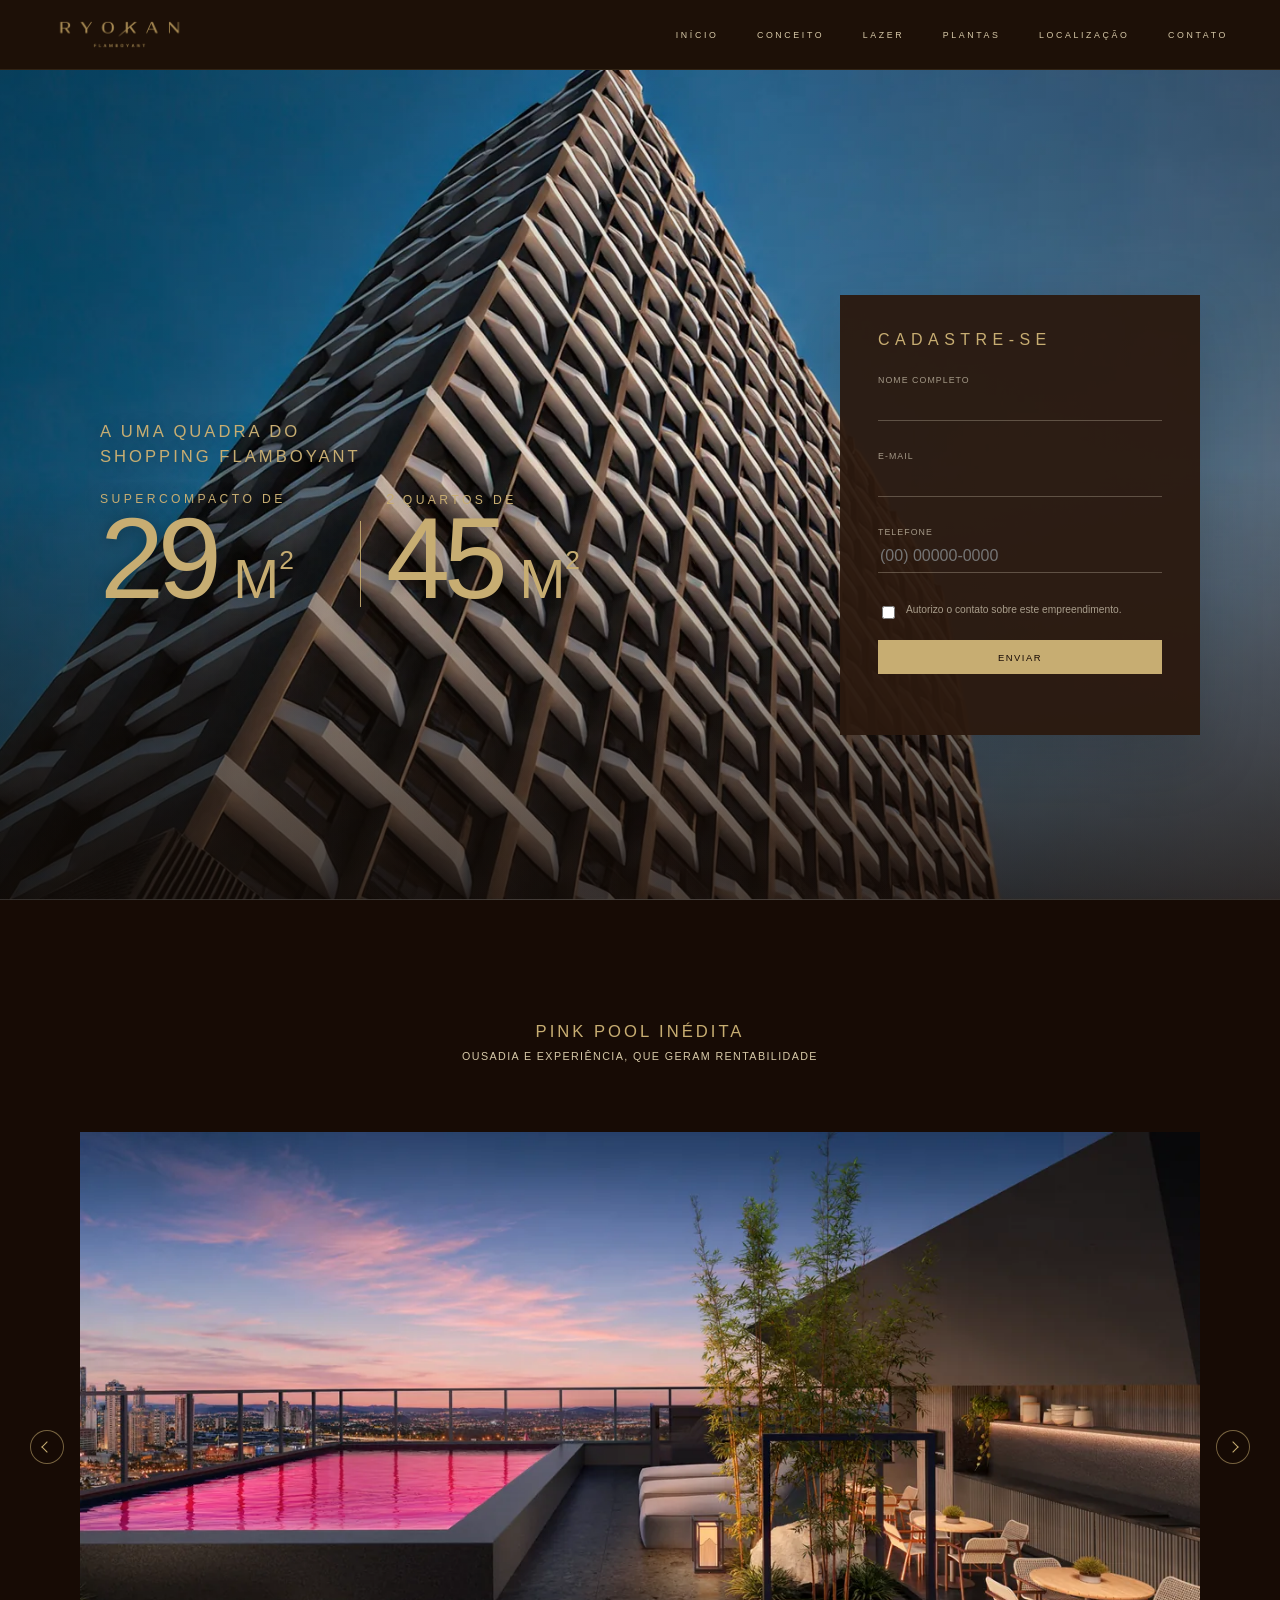
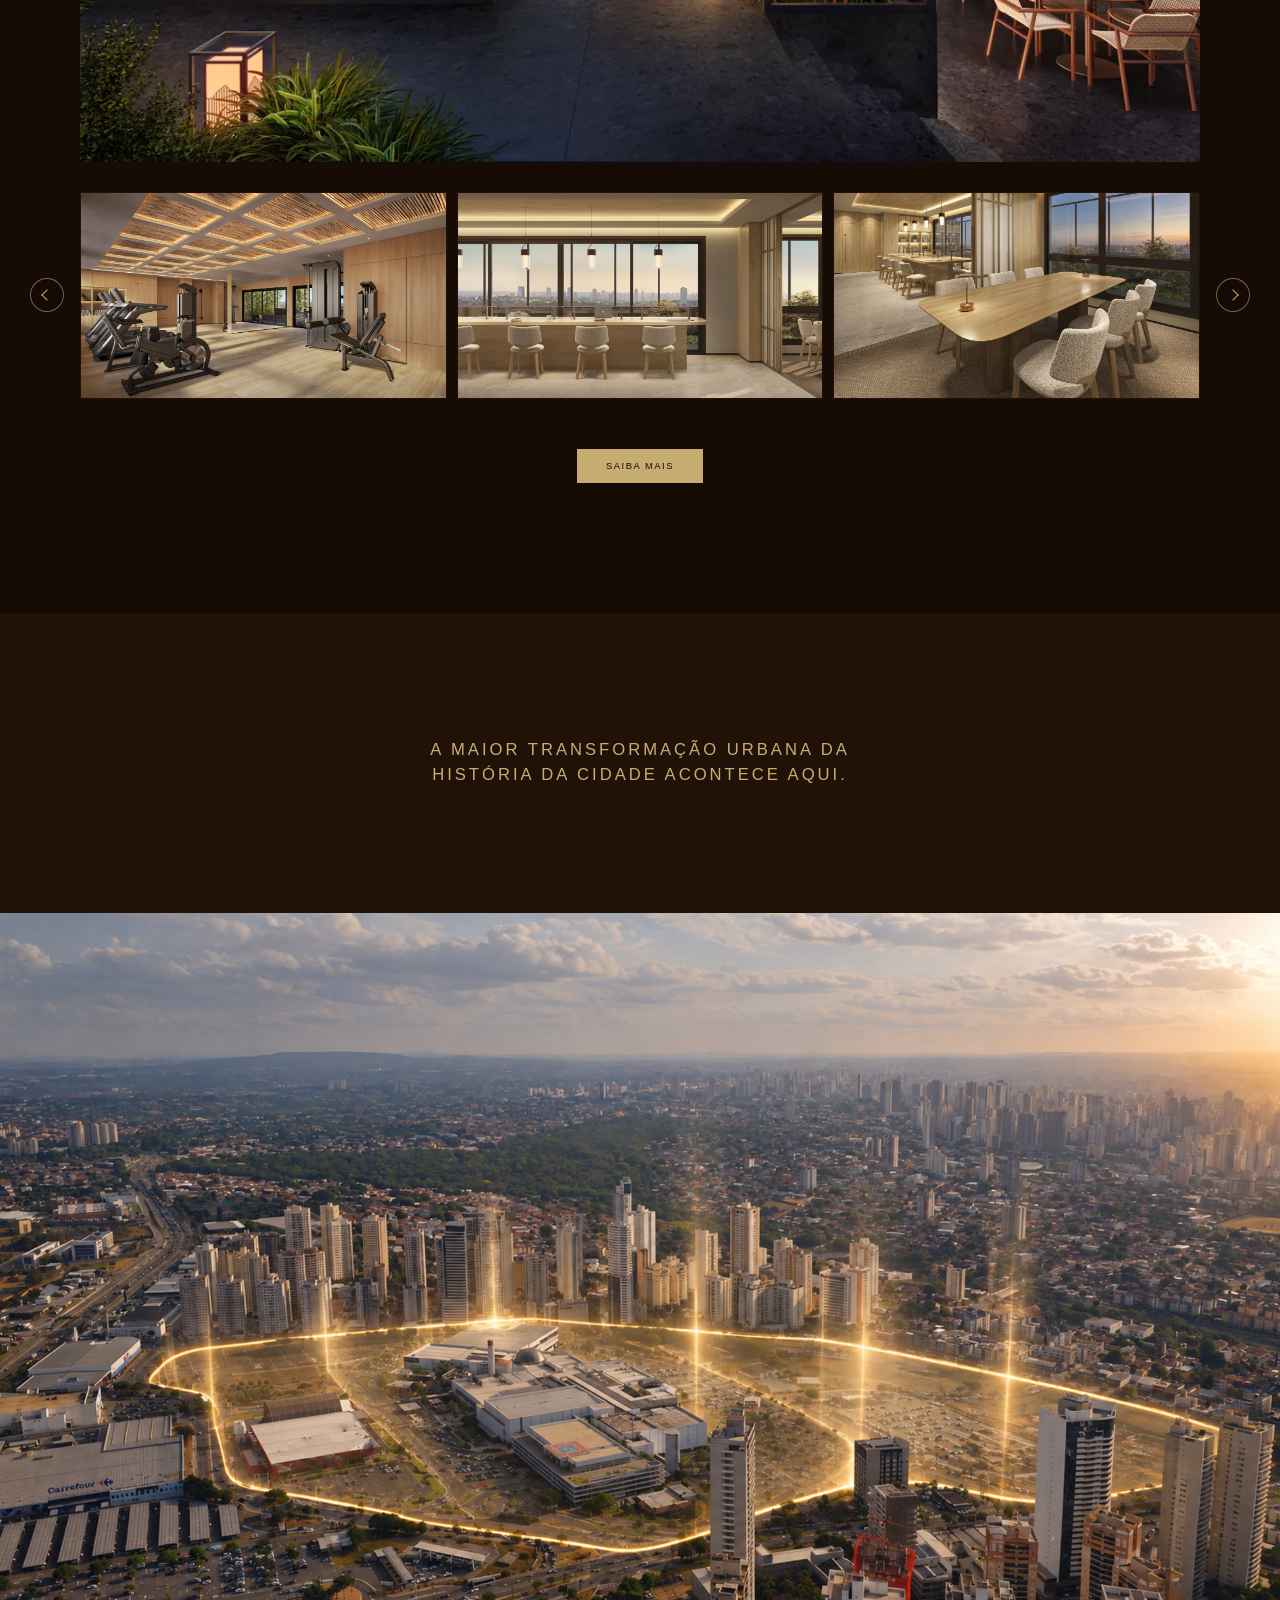
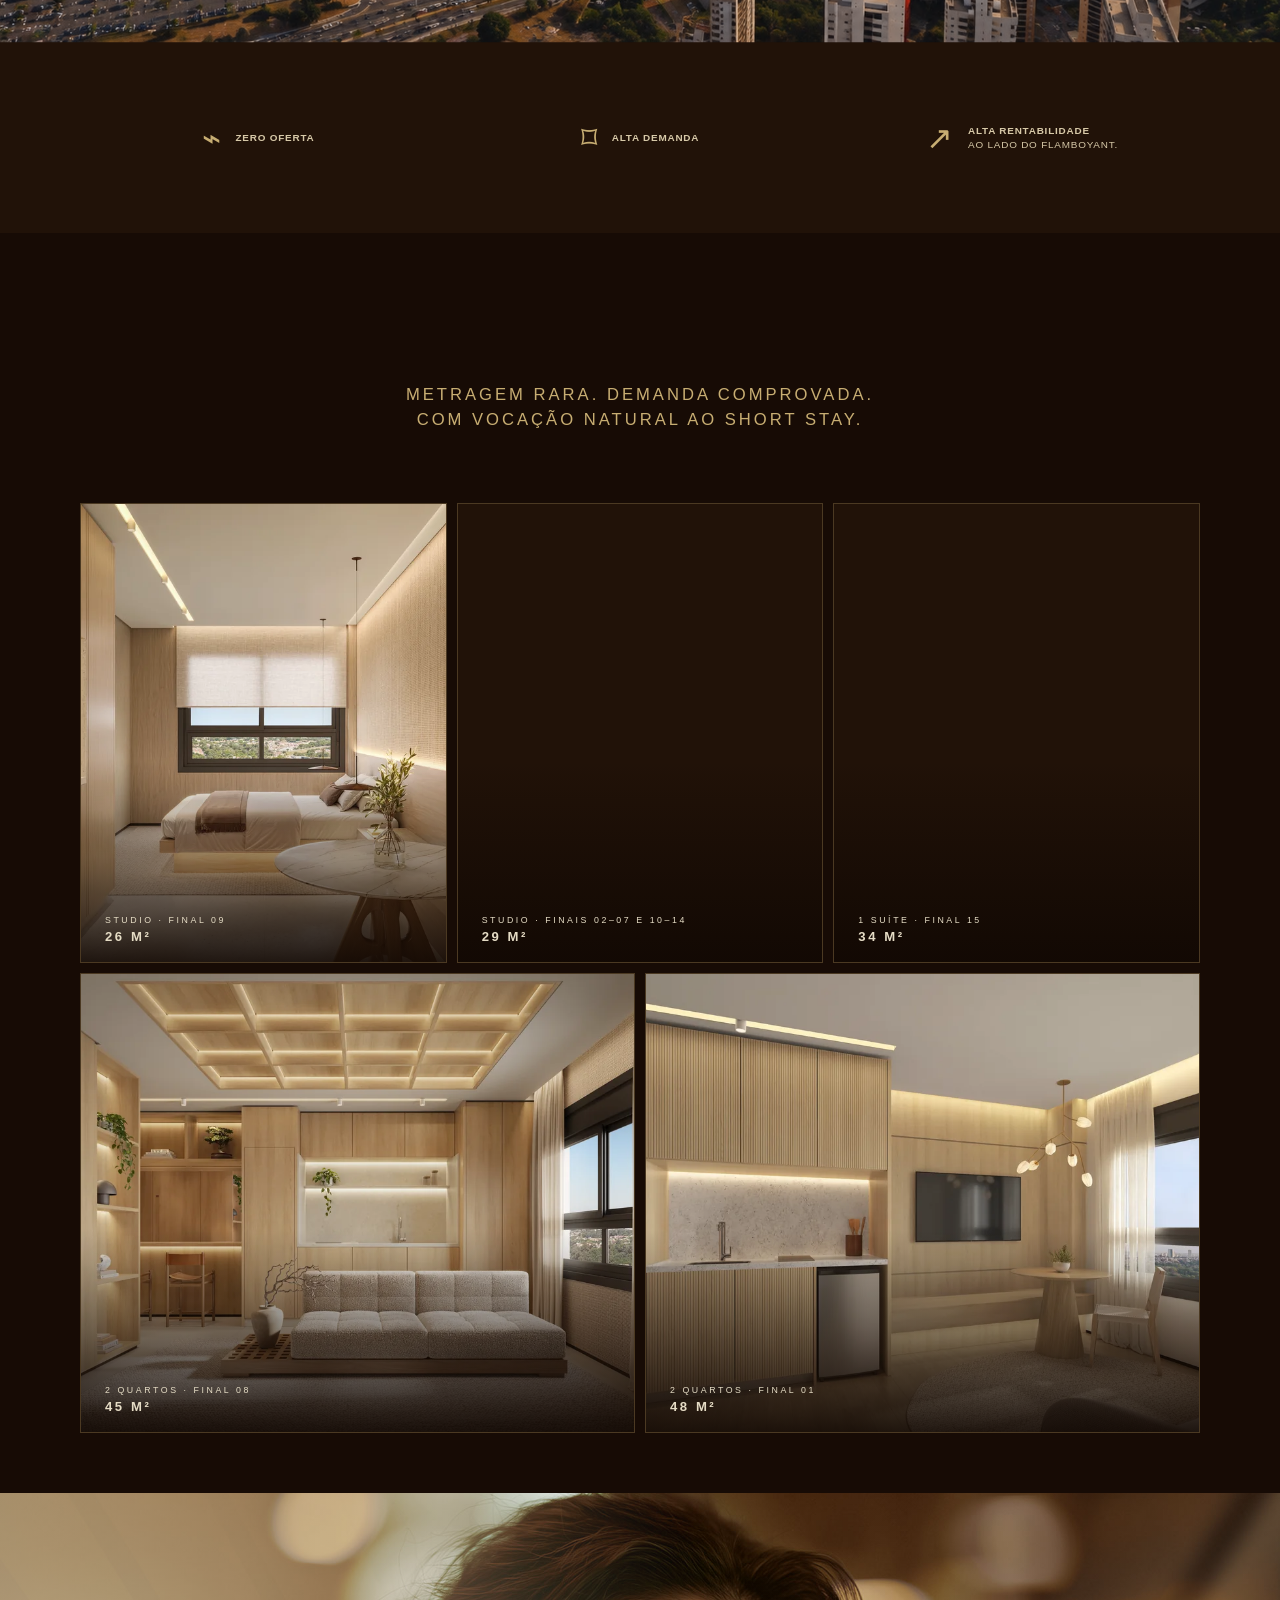
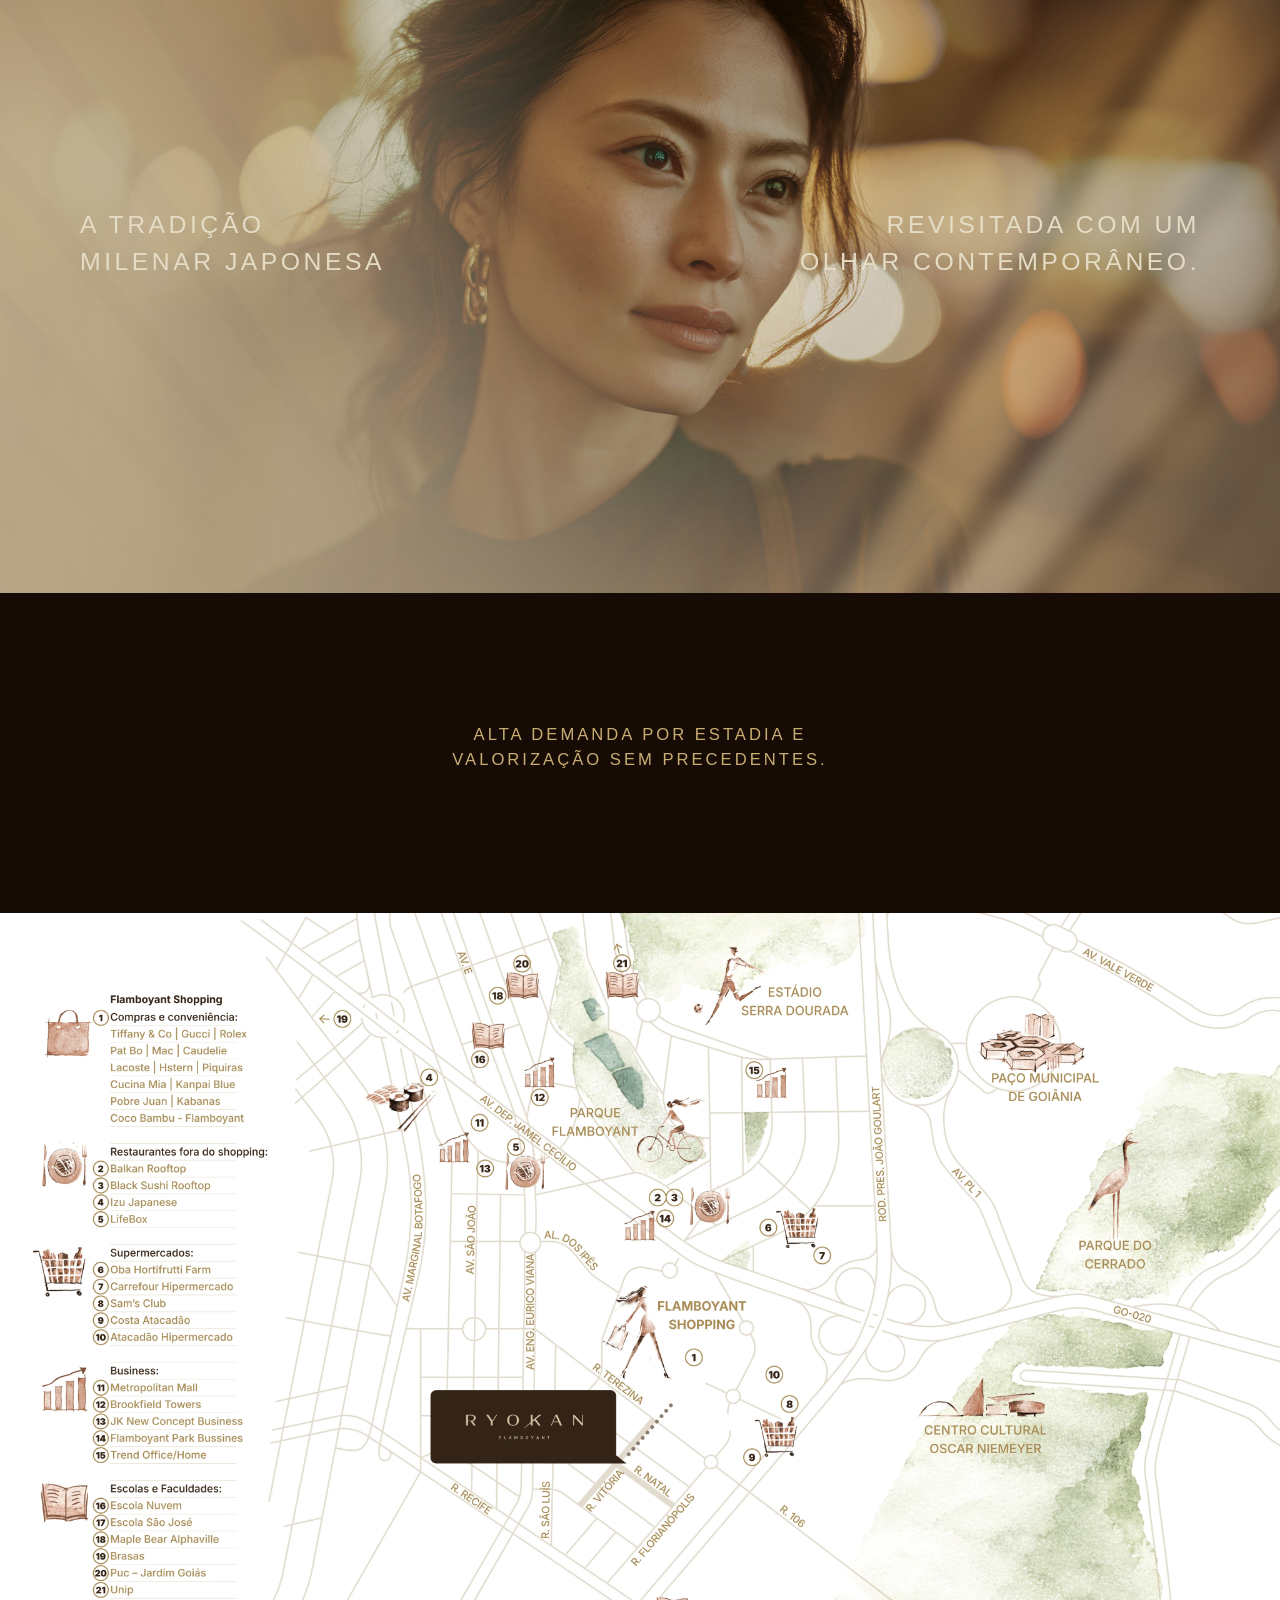
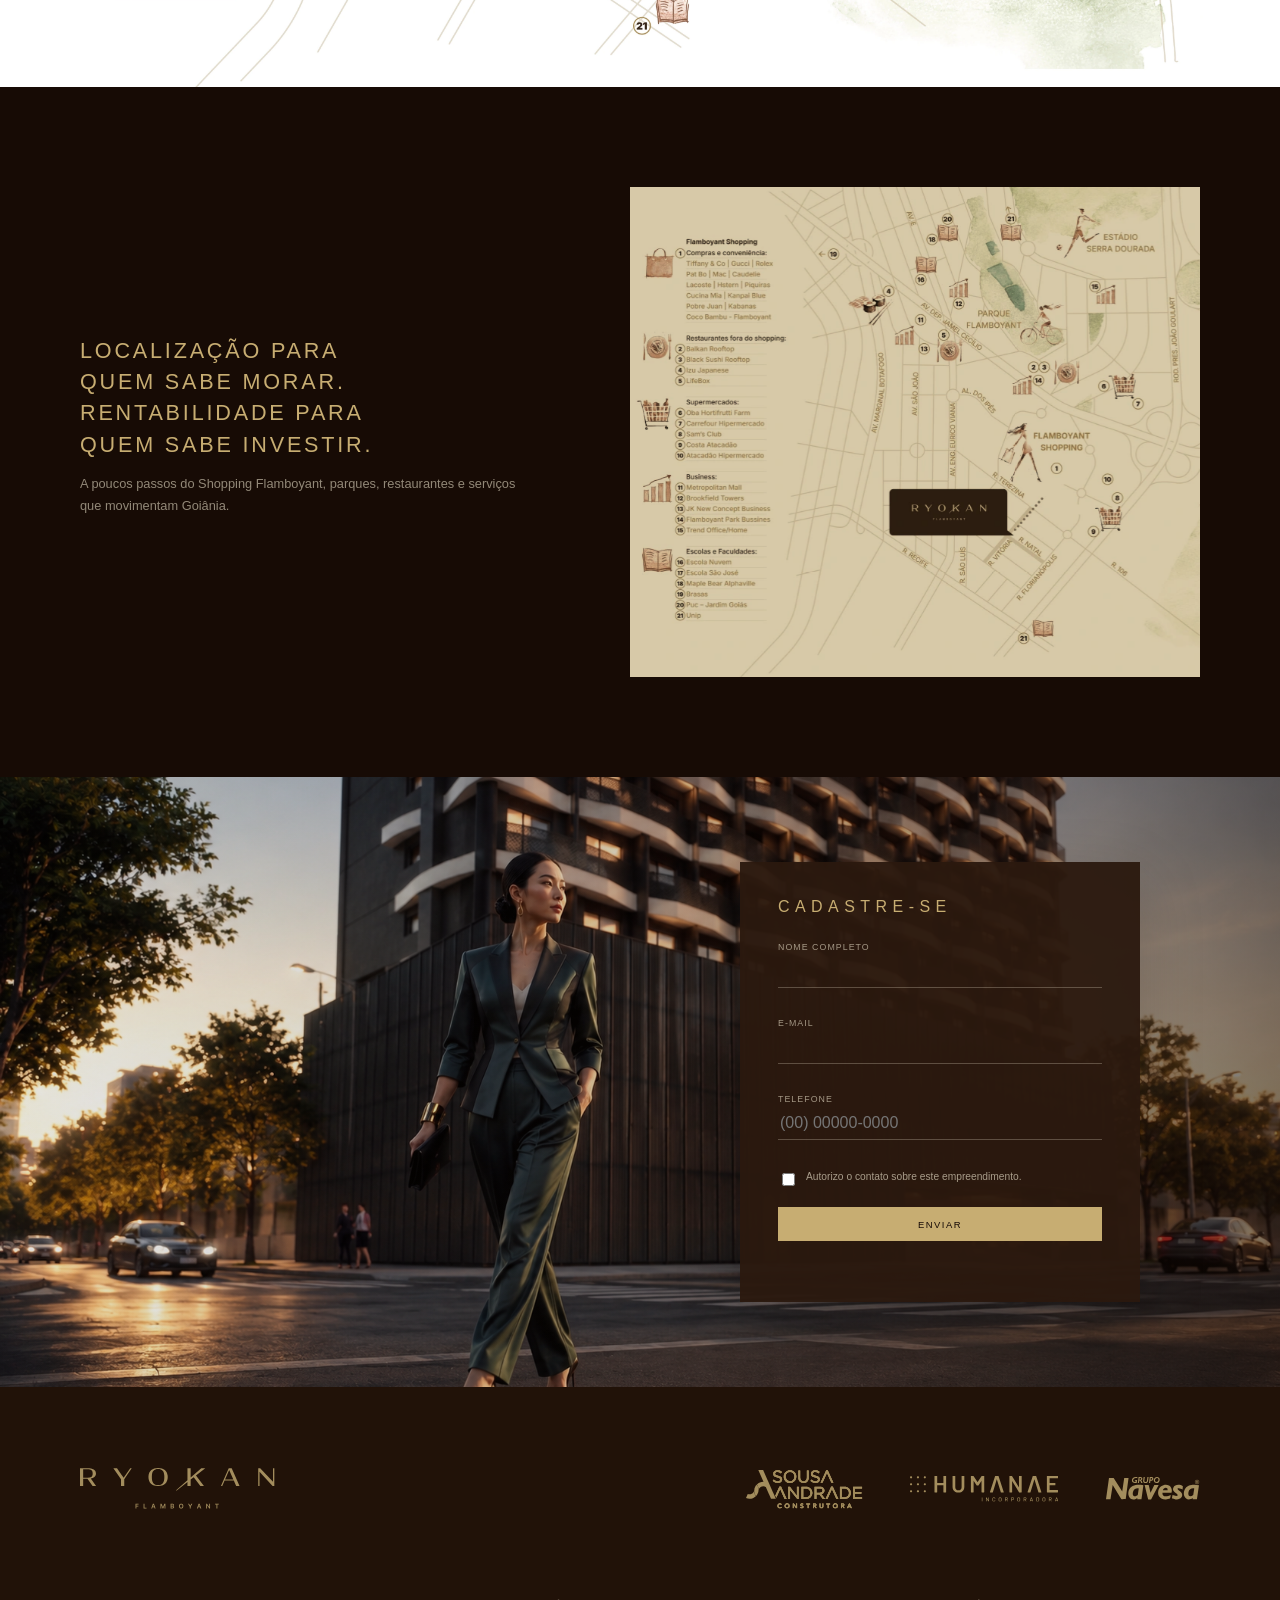
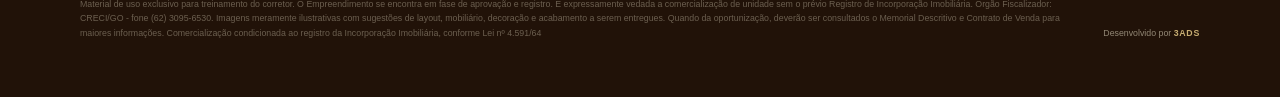
==== commit 57d0a379: "content: update legal footer notice" ====
--- a/home/index.html
+++ b/home/index.html
@@ -232,7 +232,7 @@
     <img class="site-footer__logo reveal" src="../assets/footer-ryokan-logo.svg" width="195" height="41" alt="Ryokan Flamboyant">
     <img class="site-footer__partners reveal" src="../assets/parceiros.svg" width="469" height="40" alt="Parceiros: Sousa Andrade Construtora, Humanae Incorporadora e Grupo NaVesa">
     <div class="site-footer__meta reveal">
-      <p class="site-footer__legal">Material de uso exclusivamente informativo e promocional. O empreendimento “Ryokan Flamboyant” será comercializado somente após a expedição do Registro de Incorporação Imobiliária pelo Cartório de Registro de Imóveis competente, nos termos da Lei Federal nº 4.591/64. As perspectivas ilustradas, acabamentos, vegetações e elementos decorativos apresentados são artísticos e provisórios, podendo sofrer variações em relação ao projeto executivo final. Móveis, luminárias e equipamentos são meras sugestões de decoração e não integram o contrato de venda da unidade imobiliária.</p>
+      <p class="site-footer__legal">Material de uso exclusivo para treinamento do corretor. O Empreendimento se encontra em fase de aprovação e registro. É expressamente vedada a comercialização de unidade sem o prévio Registro de Incorporação Imobiliária. Órgão Fiscalizador: CRECI/GO - fone (62) 3095-6530. Imagens meramente ilustrativas com sugestões de layout, mobiliário, decoração e acabamento a serem entregues. Quando da oportunização, deverão ser consultados o Memorial Descritivo e Contrato de Venda para maiores informações. Comercialização condicionada ao registro da Incorporação Imobiliária, conforme Lei nº 4.591/64</p>
       <p class="site-footer__credit">Desenvolvido por <a href="https://3ads.com.br/" target="_blank" rel="noopener noreferrer" data-developer-credit>3ADS</a></p>
     </div>
   </footer>
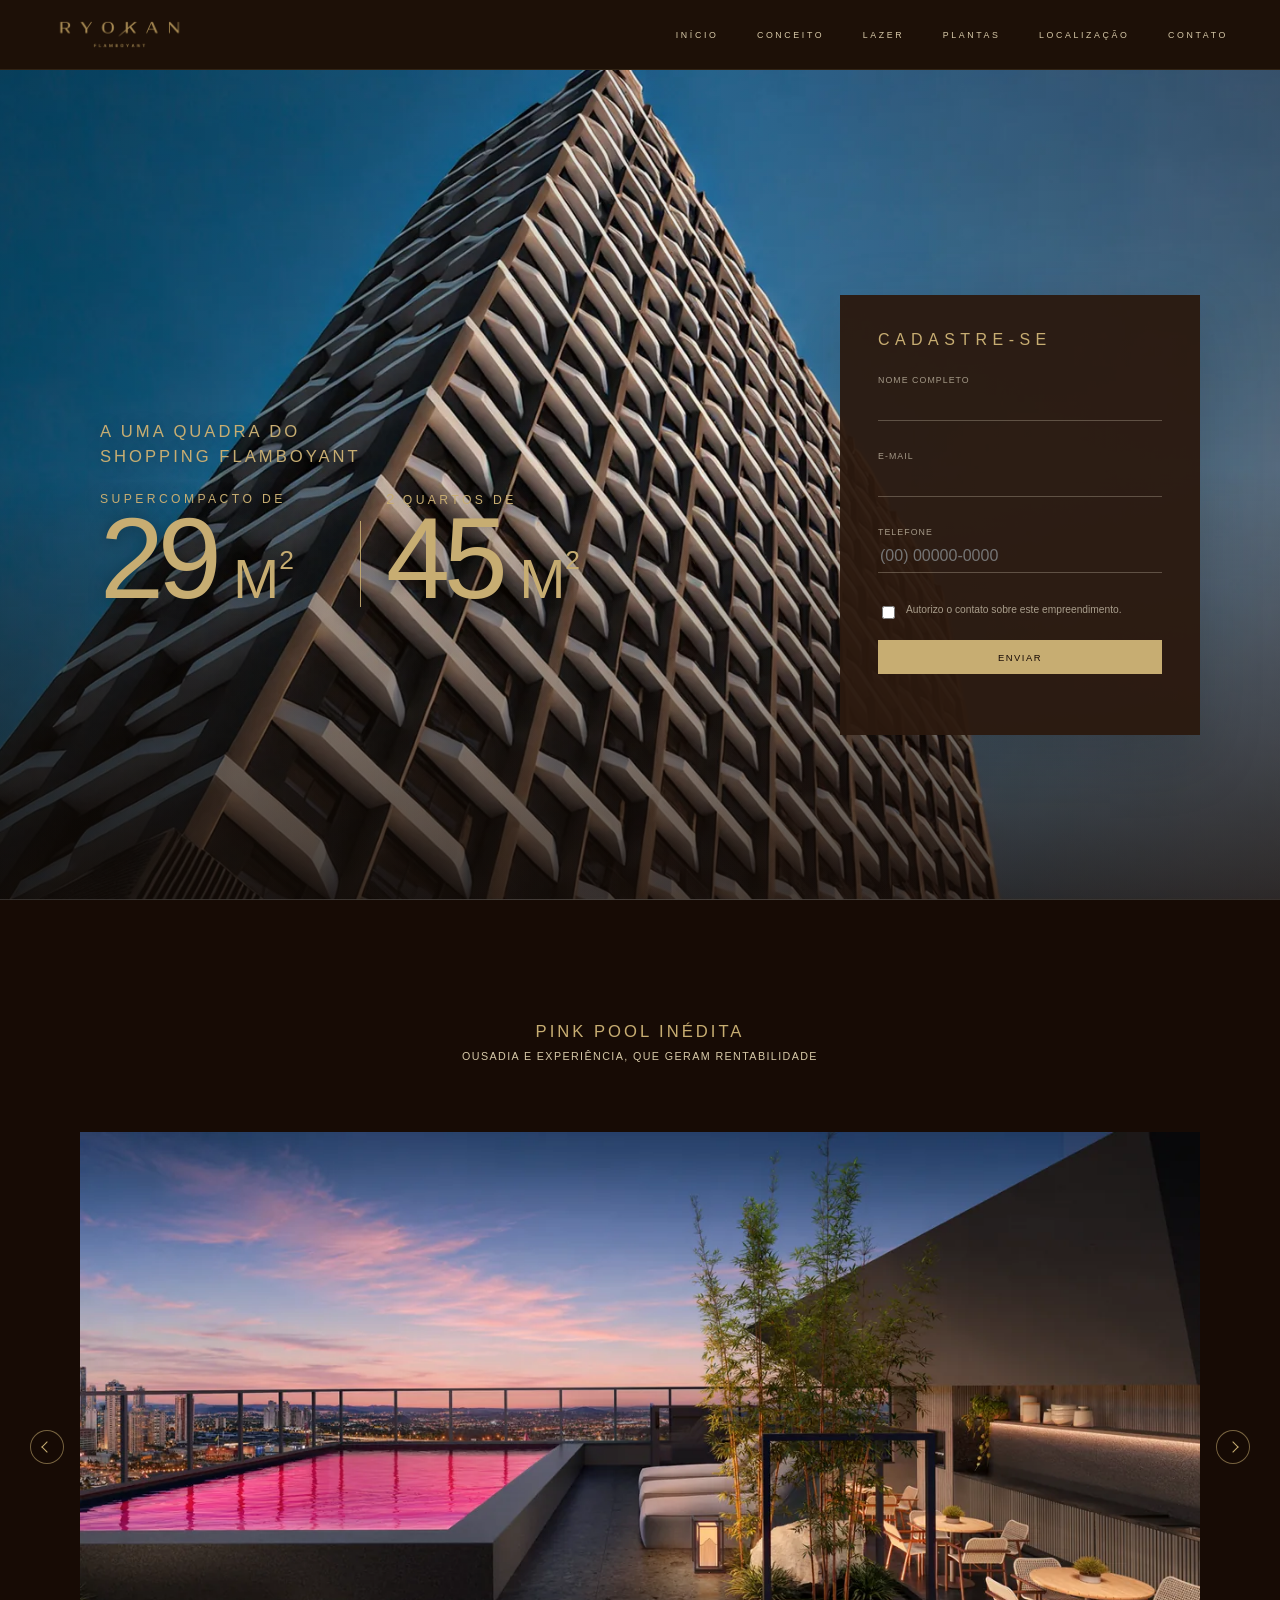
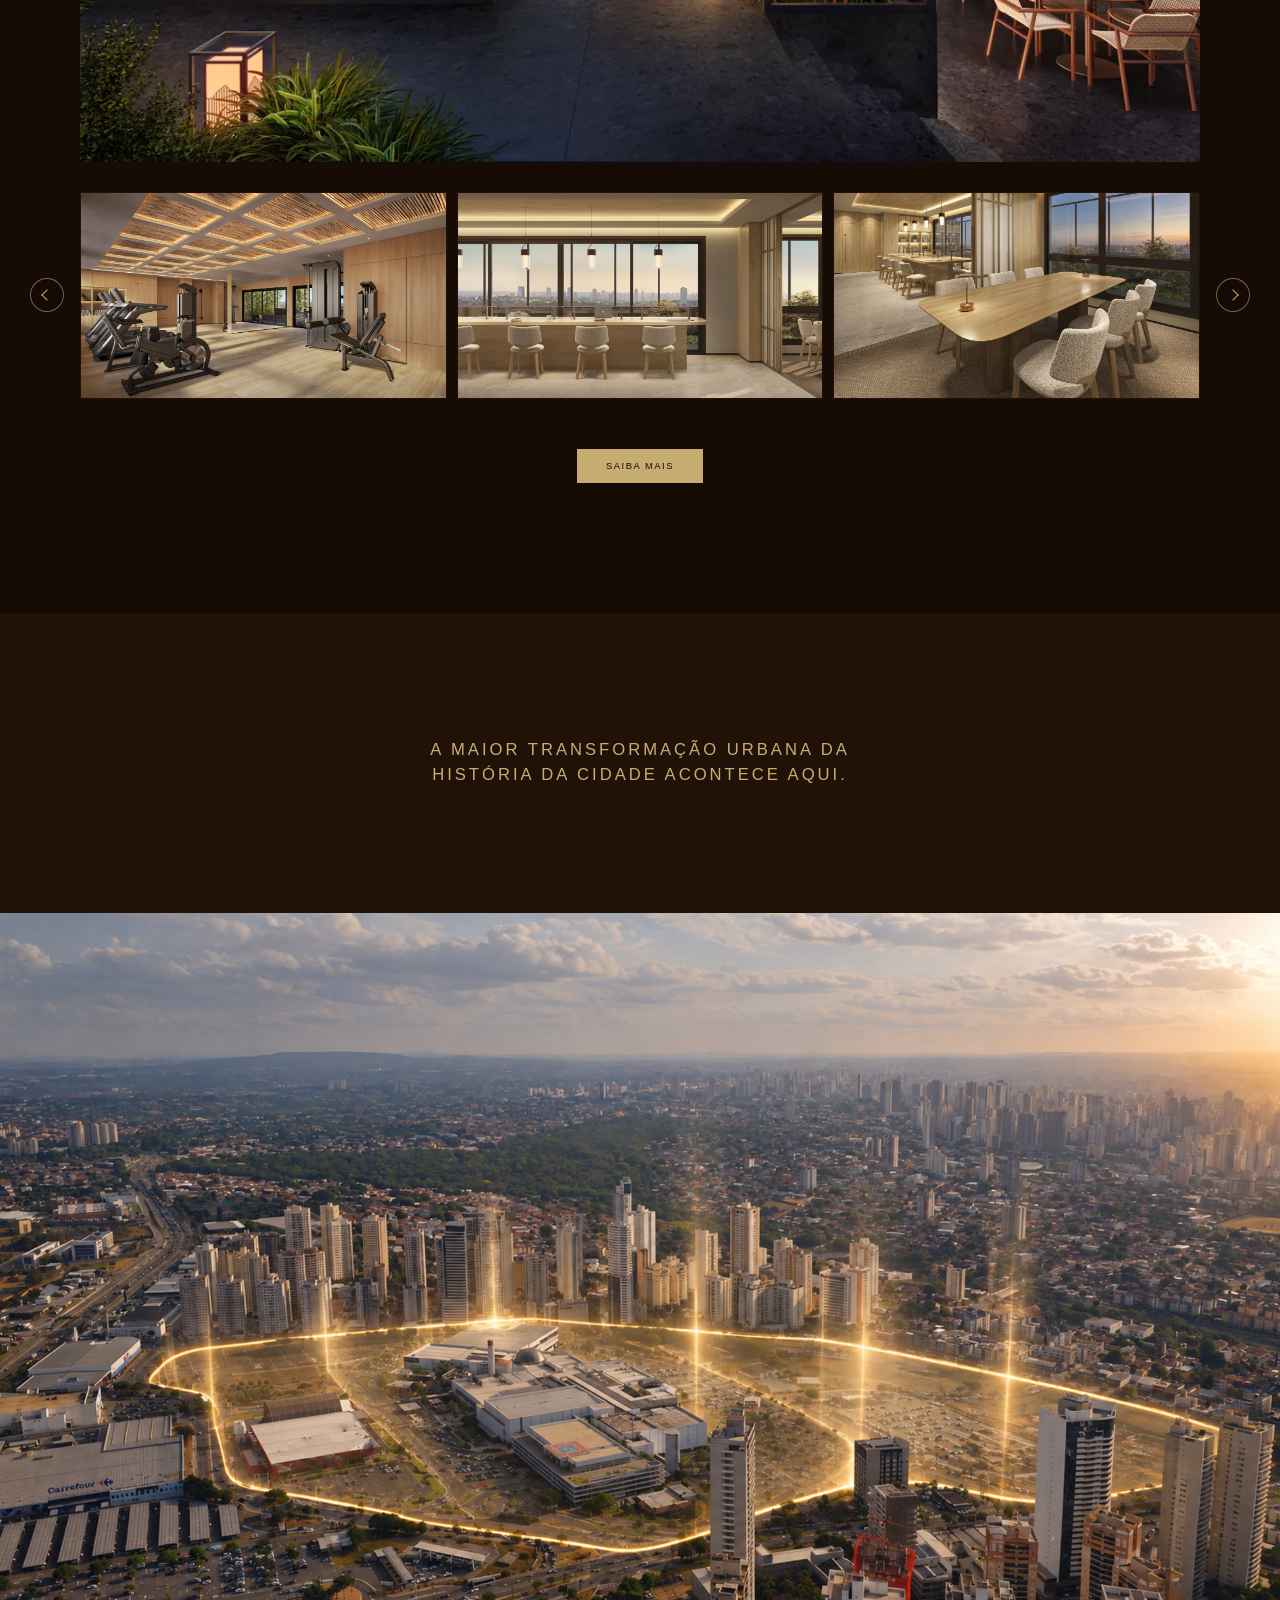
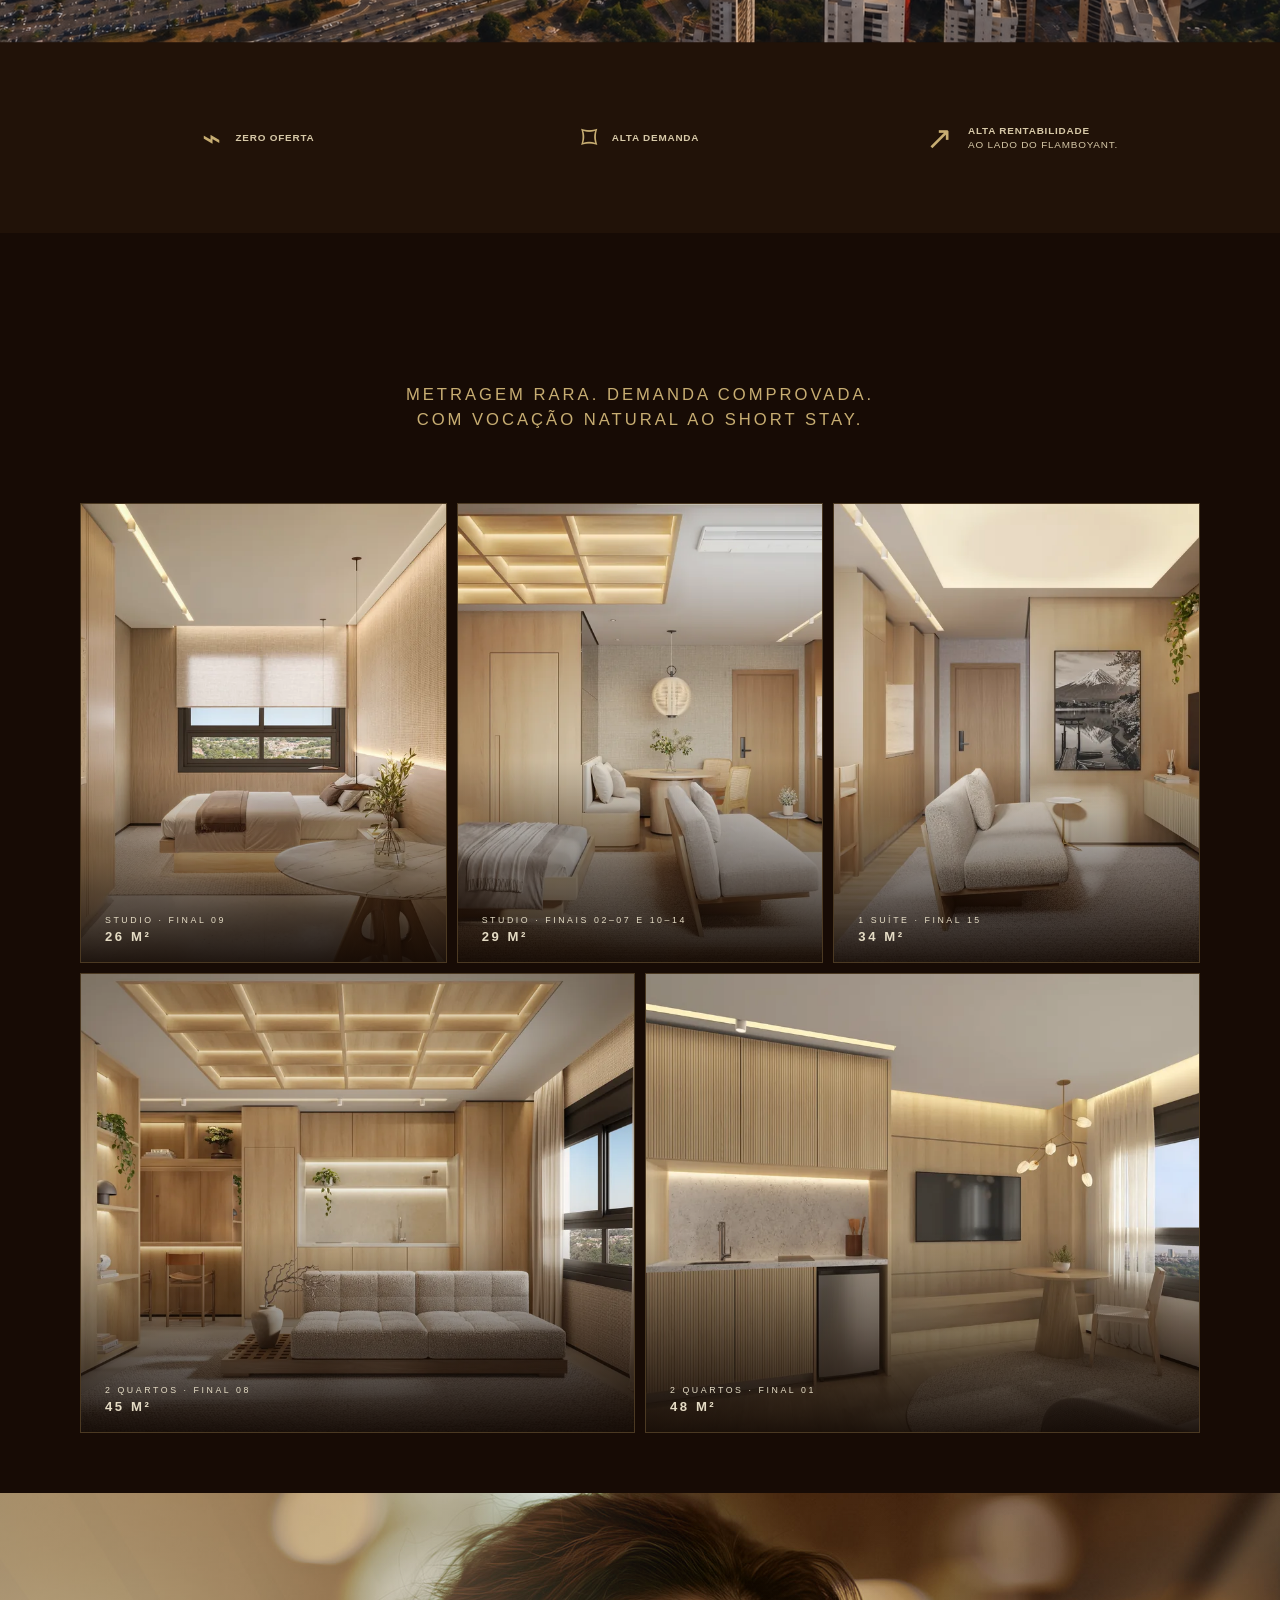
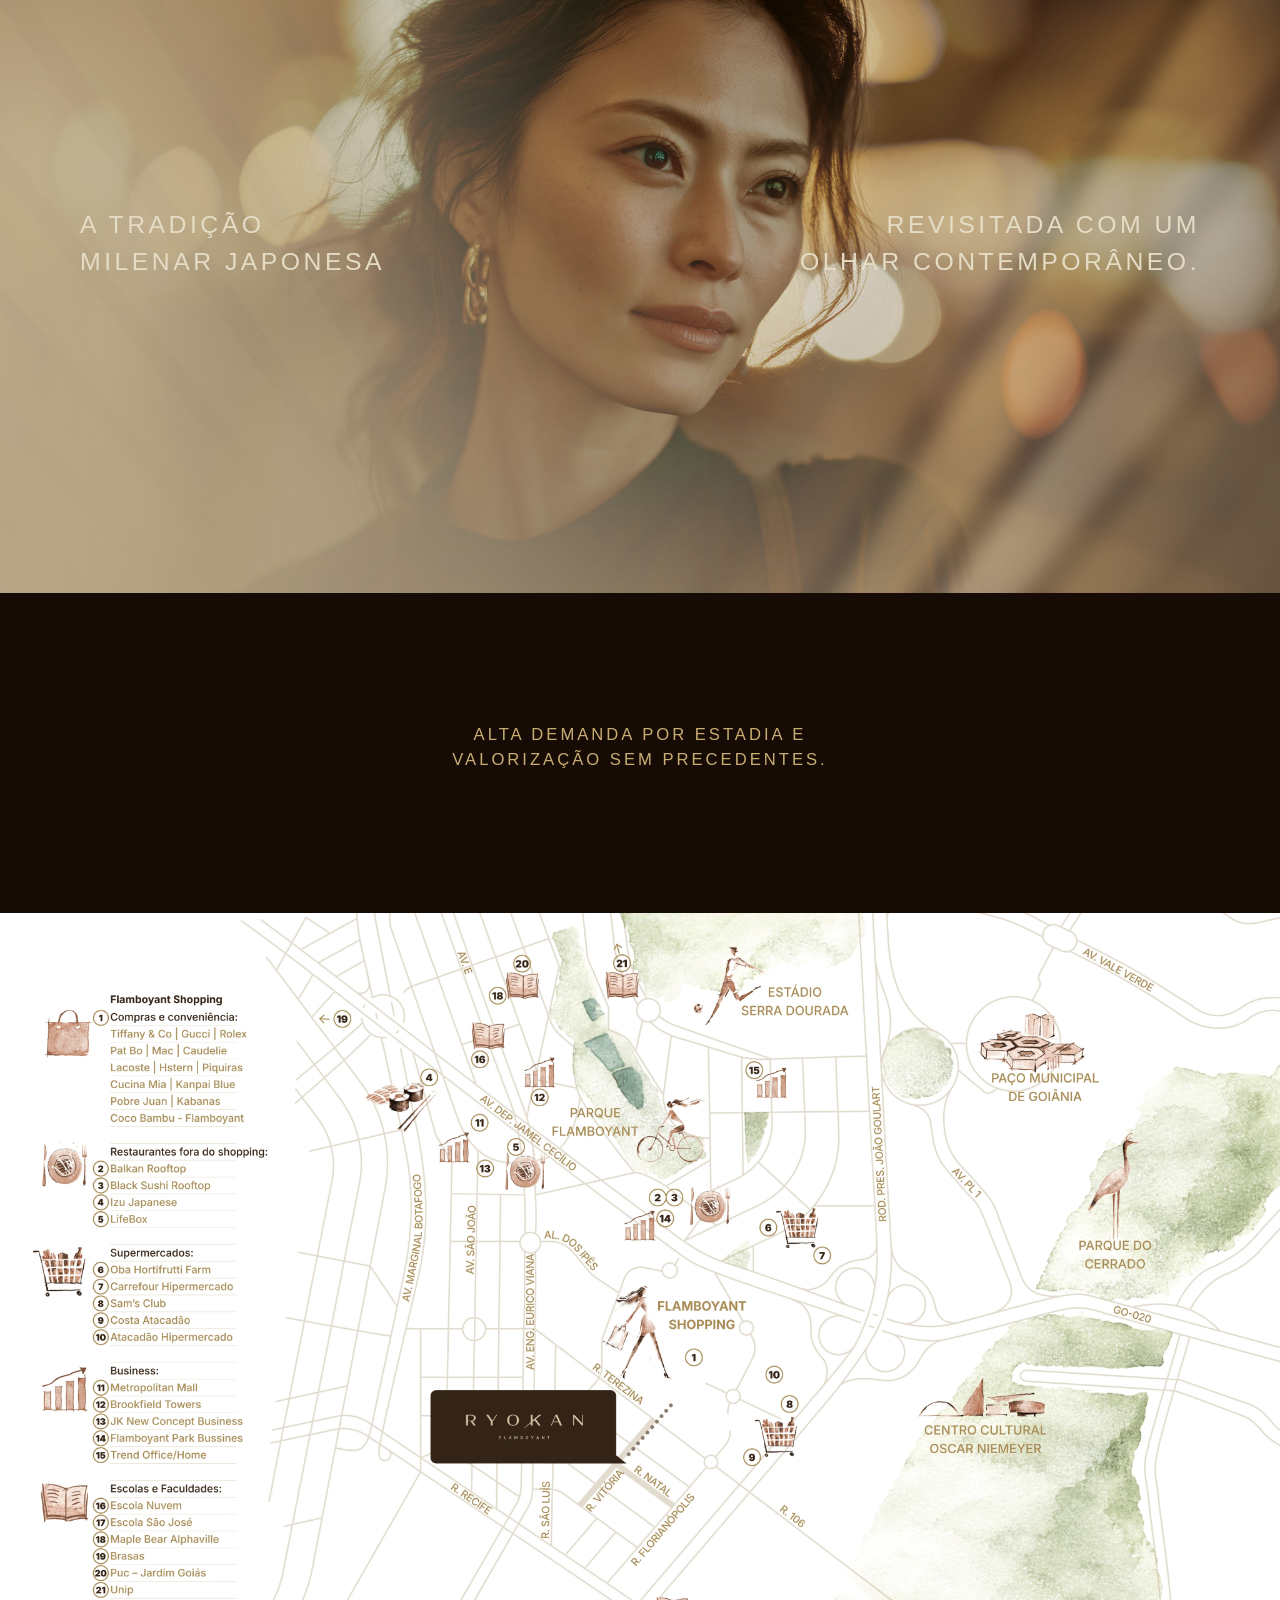
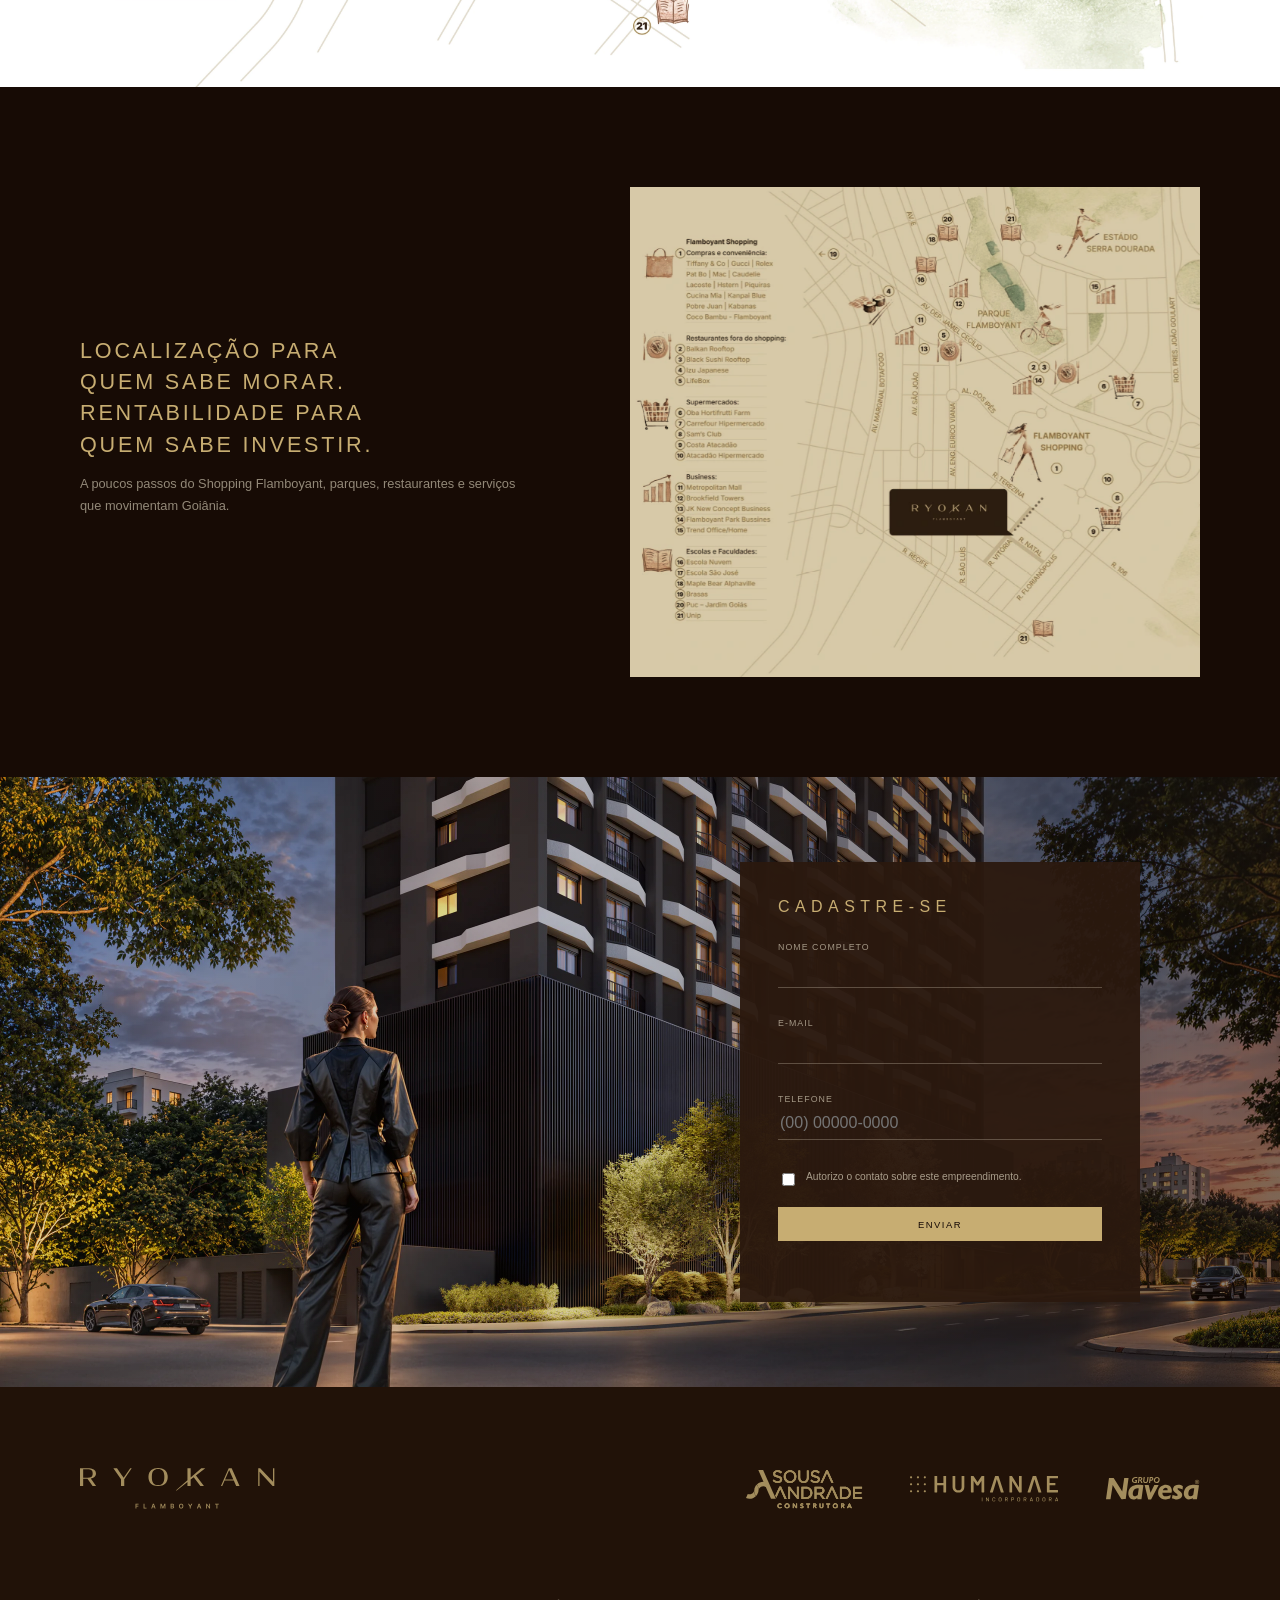
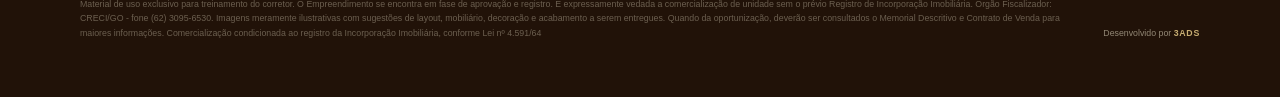
==== commit 48d53740: "feat: update contact section facade" ====
--- a/home/index.html
+++ b/home/index.html
@@ -10,7 +10,7 @@
   <title>Ryokan Flamboyant | Página em desenvolvimento</title>
   <link rel="icon" href="../assets/favicon%20ryokan%20flamboyant.svg" type="image/svg+xml" sizes="any">
   <link rel="preload" href="../assets/hero-building.webp" as="image" type="image/webp" fetchpriority="high">
-  <link rel="stylesheet" href="styles.css?v=20261007-14">
+  <link rel="stylesheet" href="styles.css?v=20261008-15">
   <script src="script.js?v=20261007-7" defer></script>
 </head>
 <body>
@@ -213,7 +213,10 @@
     </section>
 
     <section class="closing" id="contato">
-      <img src="../assets/street-scene.png" width="1672" height="941" alt="Fachada do Ryokan Flamboyant em cena urbana" loading="lazy">
+      <picture class="closing__media">
+        <source media="(max-width: 699px)" srcset="../assets/contact-facade-mobile.webp" width="780" height="1500">
+        <img src="../assets/contact-facade.webp" width="2560" height="1506" alt="Fachada do Ryokan Flamboyant em cena urbana" loading="lazy" decoding="async">
+      </picture>
       <div class="closing__veil"></div>
       <form class="lead-form lead-form--closing reveal reveal--right" id="closing-form" novalidate data-lead-form>
         <h2>Cadastre-se</h2>
--- a/home/styles.css
+++ b/home/styles.css
@@ -139,7 +139,8 @@
 .location__art img { display: block; width: 100%; height: auto; mix-blend-mode: multiply; }
 
 .closing { position: relative; min-height: 750px; display: grid; align-items: center; padding: 70px 20px; }
-.closing > img { position: absolute; inset: 0; width: 100%; height: 100%; object-fit: cover; }
+.closing__media { position: absolute; inset: 0; overflow: hidden; }
+.closing__media img { display: block; width: 100%; height: 100%; object-fit: cover; object-position: center; }
 .closing__veil { position: absolute; inset: 0; background: linear-gradient(90deg, rgba(22,11,5,.1), rgba(22,11,5,.18) 45%, rgba(22,11,5,.55)); }
 .lead-form--closing { position: relative; z-index: 1; margin-inline: auto; }
 .site-footer { min-height: 310px; padding: 58px 20px 34px; display: grid; gap: 42px; align-items: center; background: var(--brown-900); }
